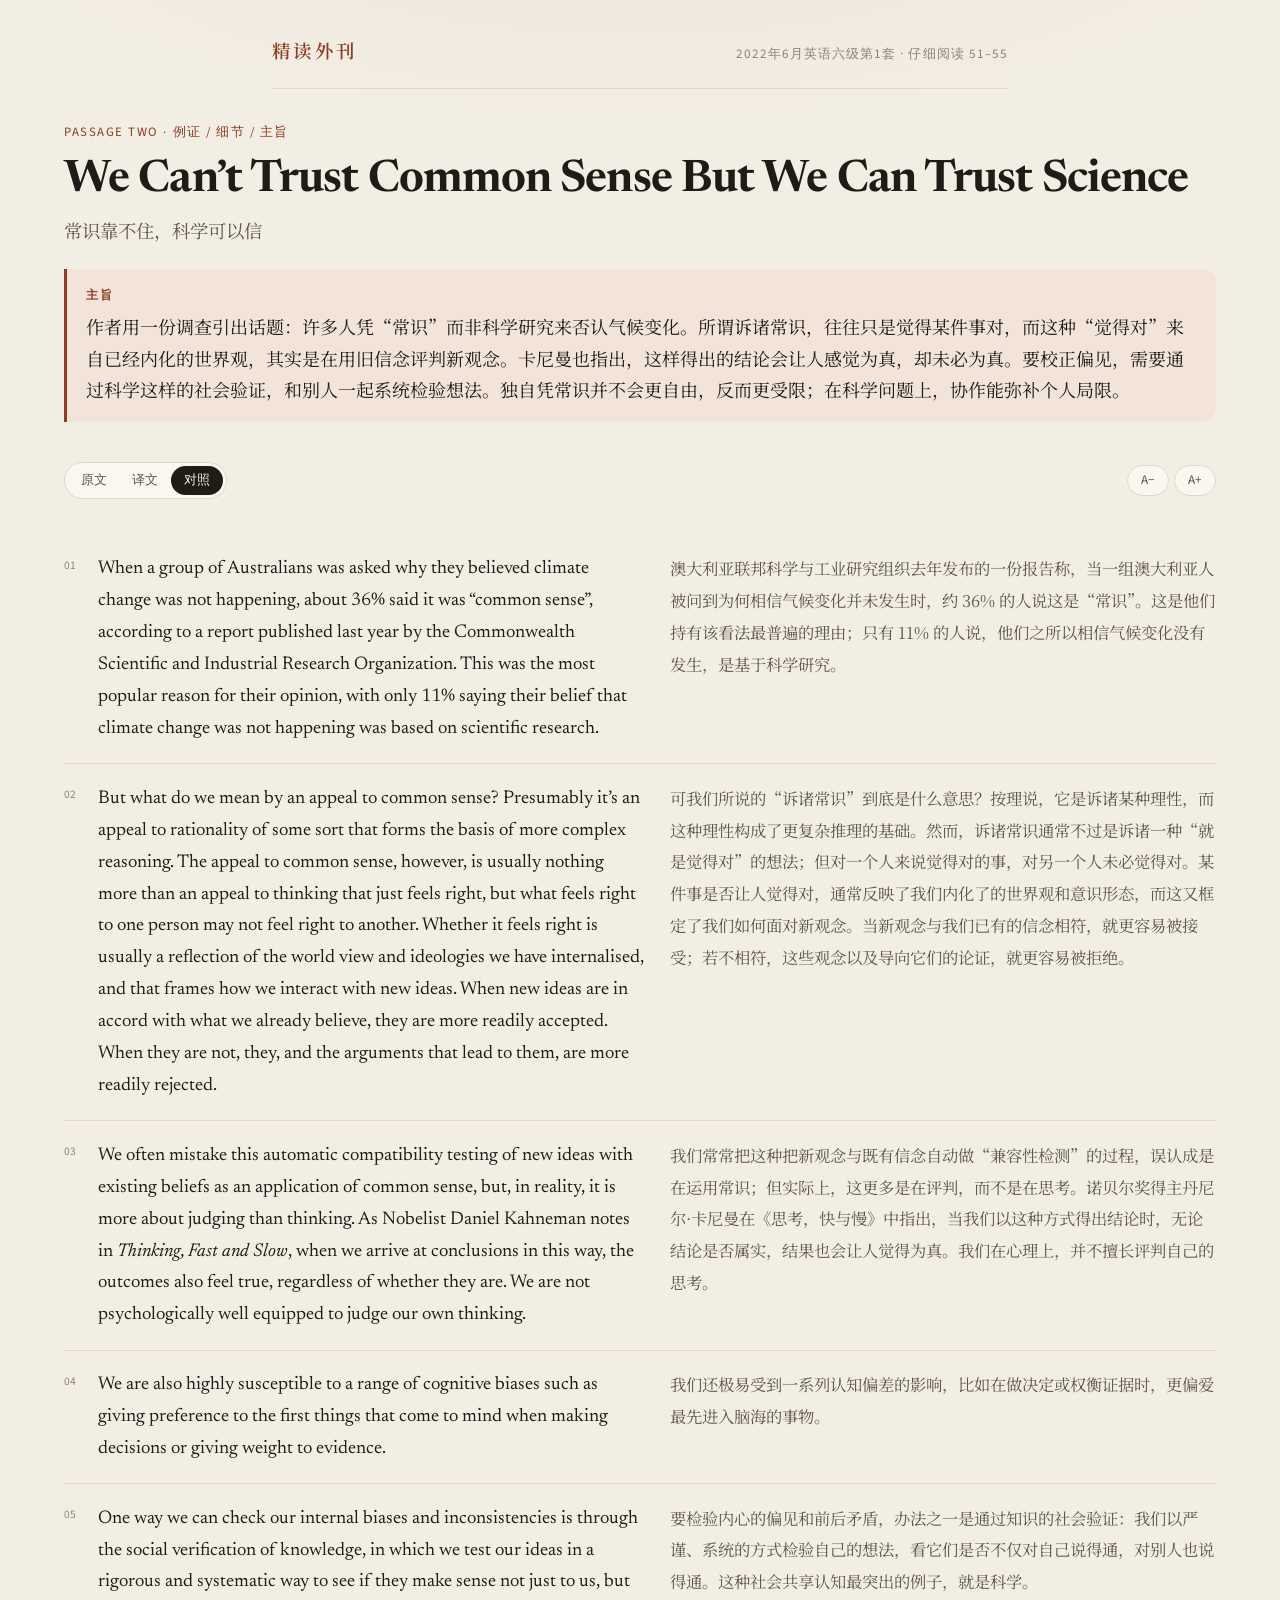
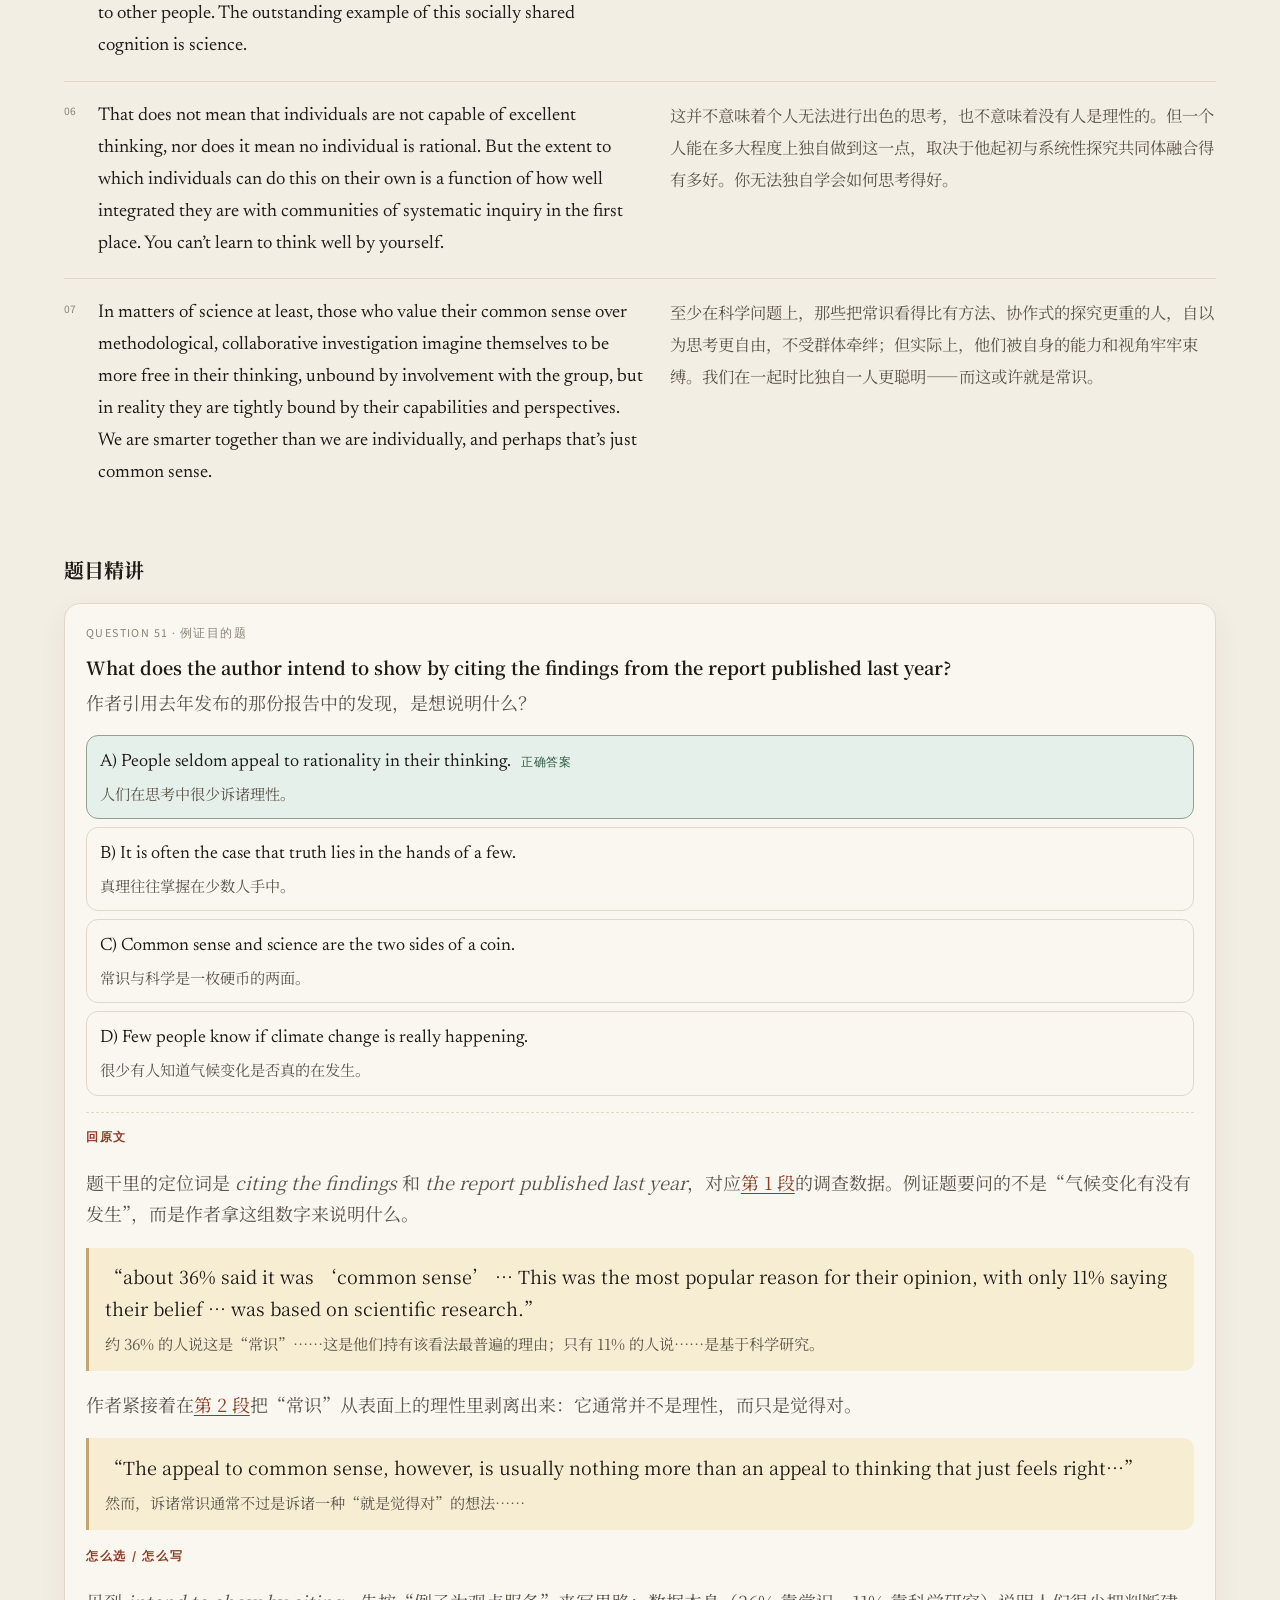
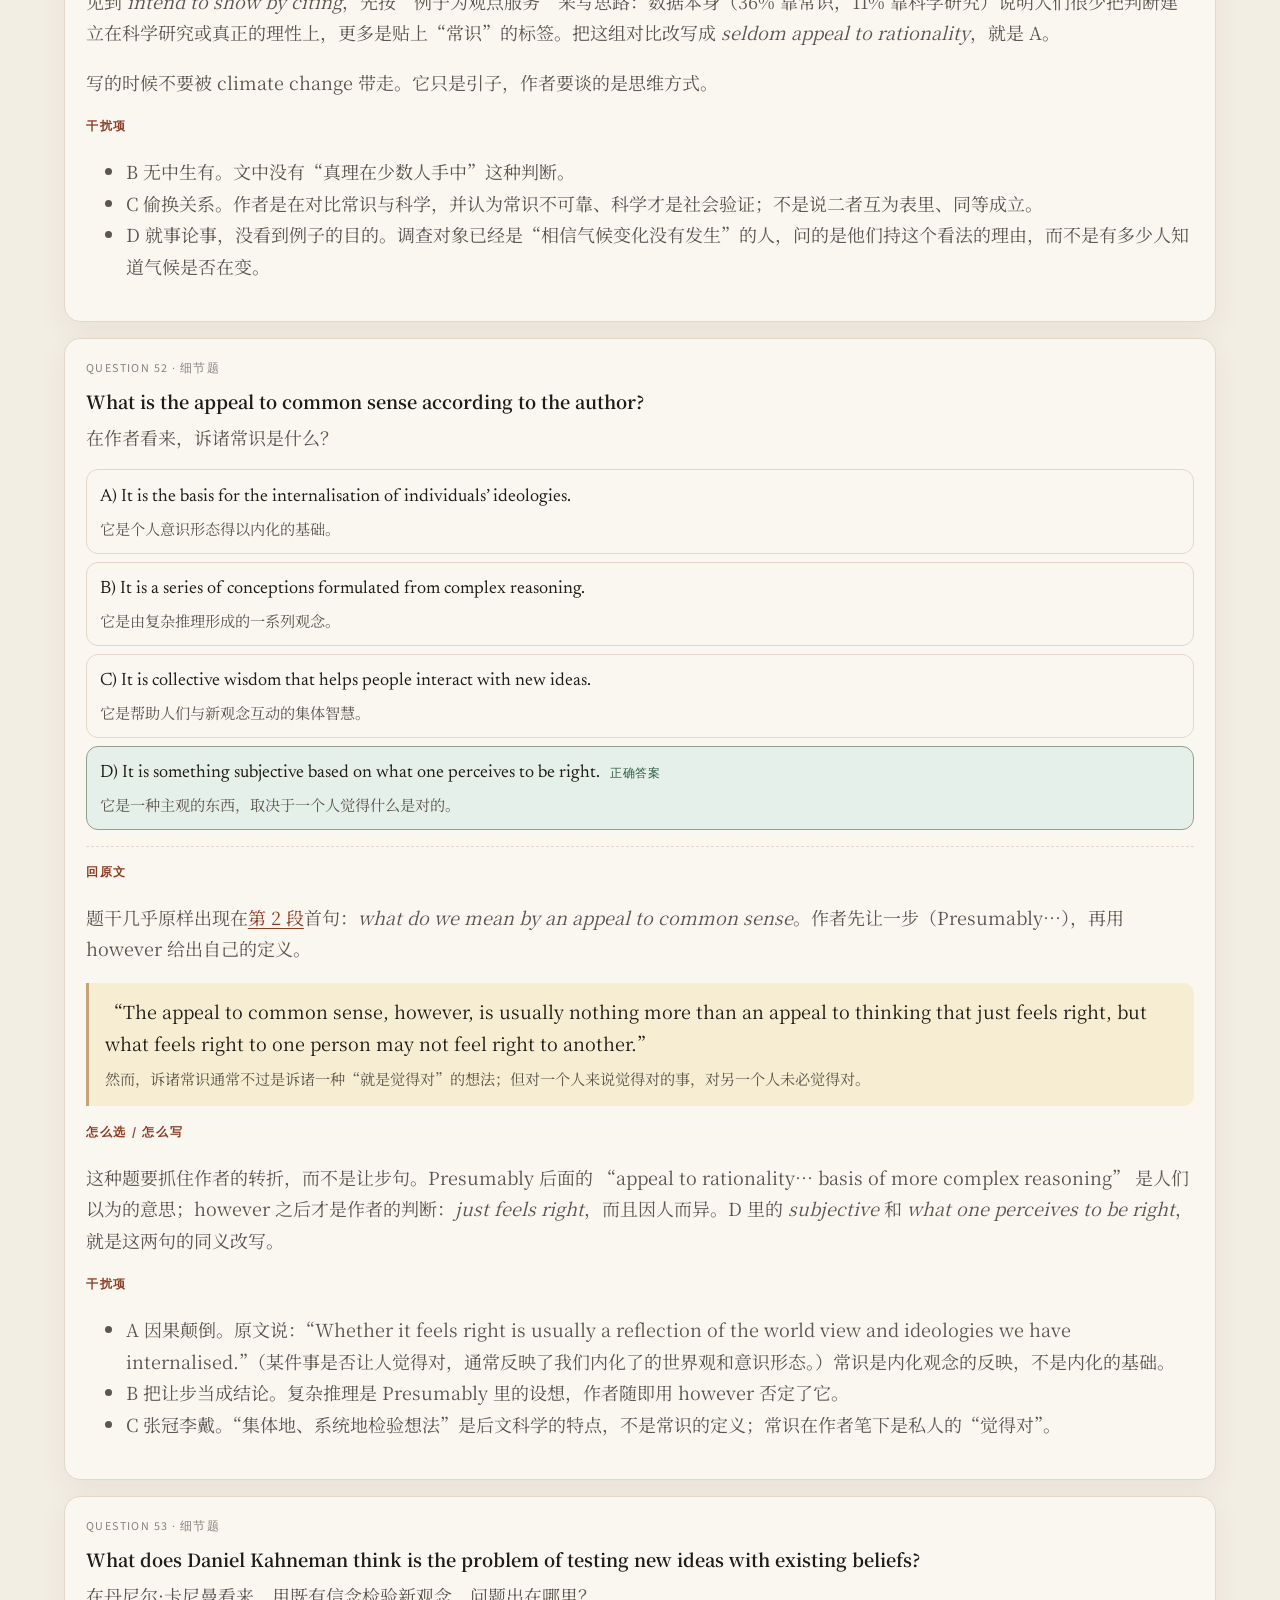
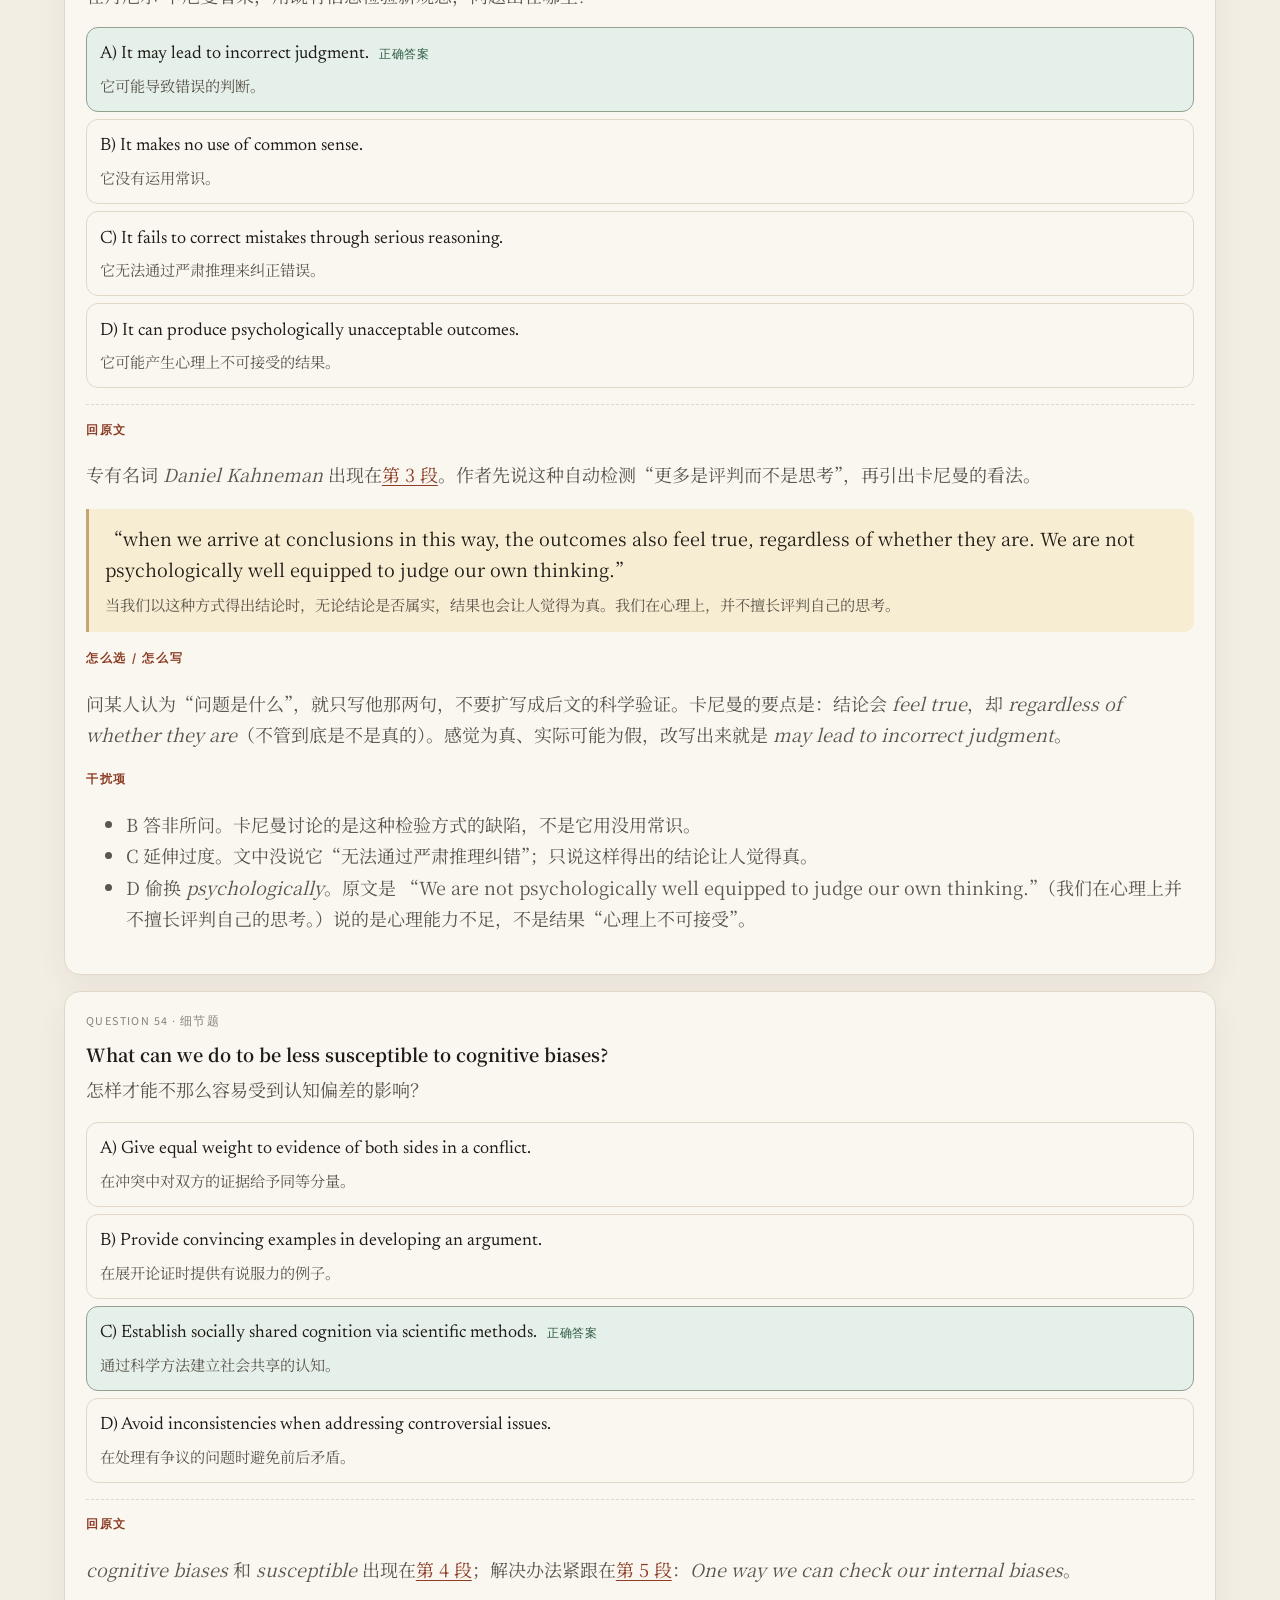
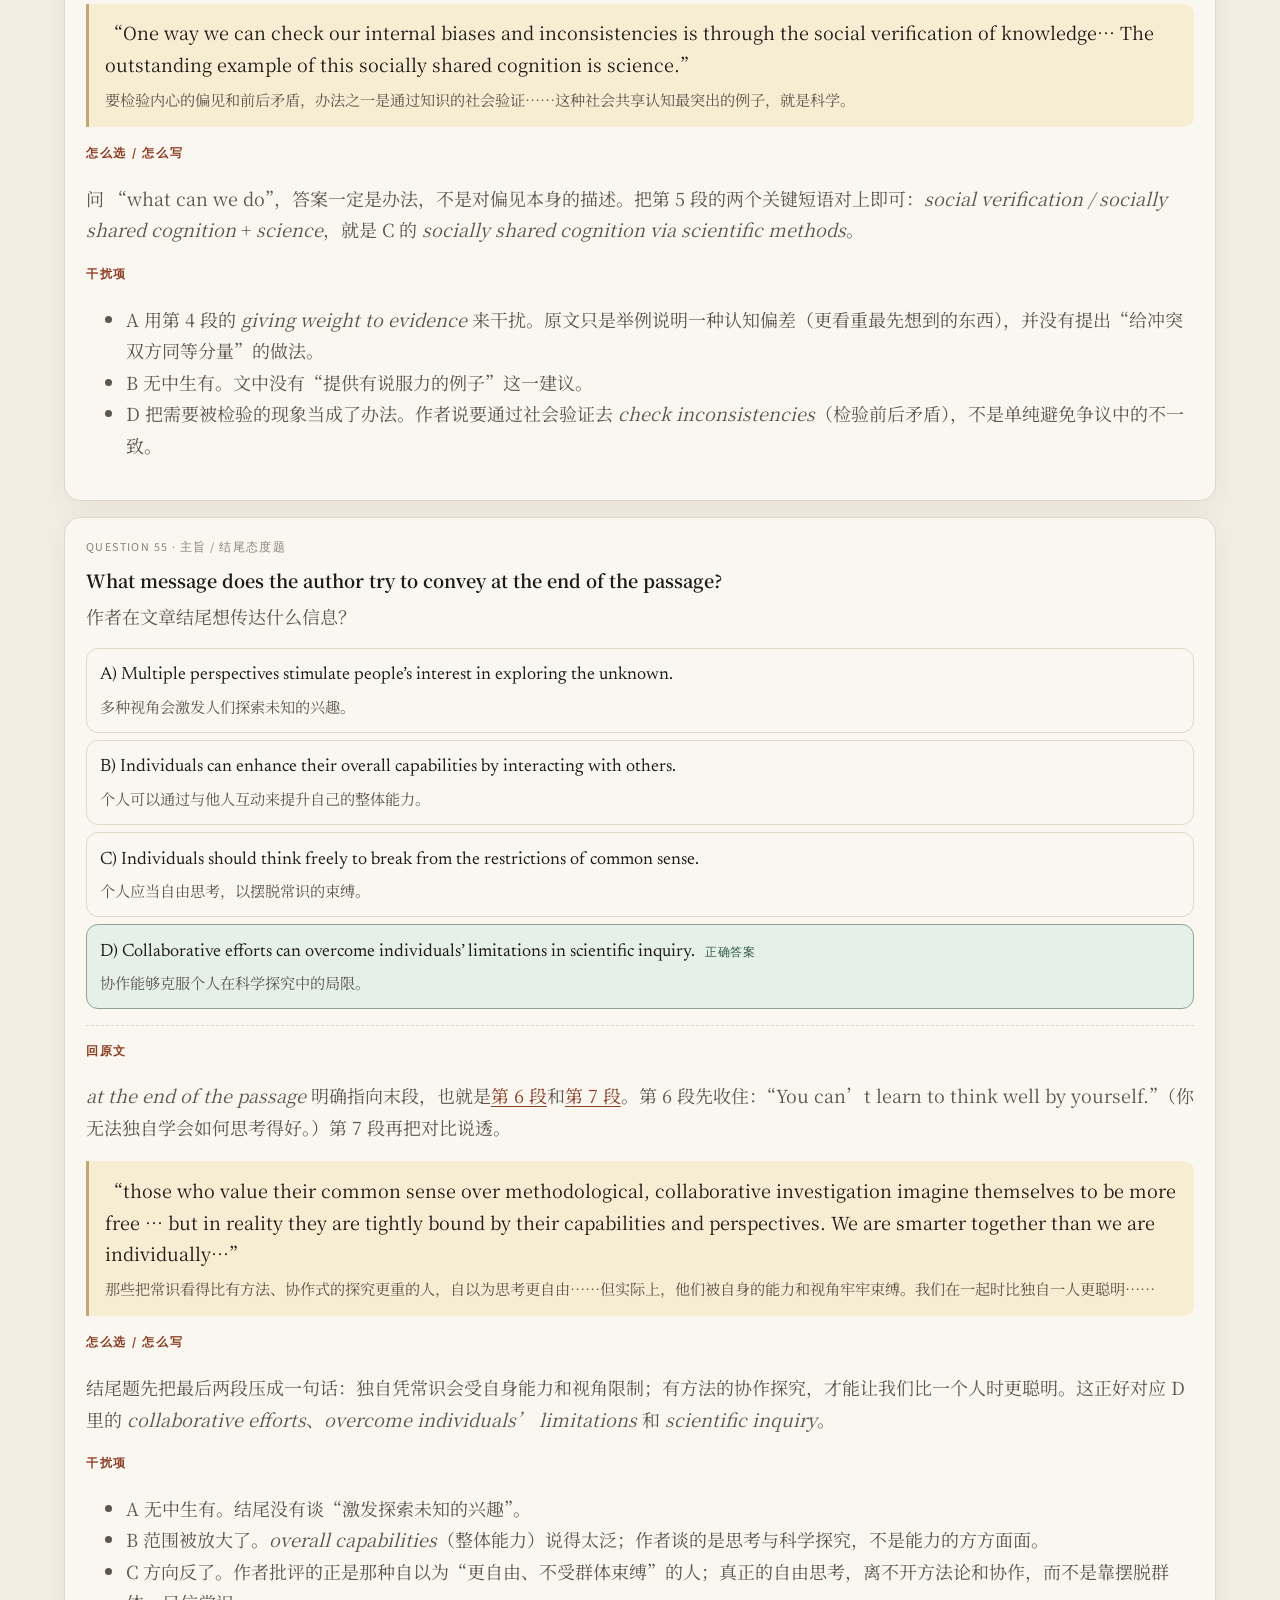
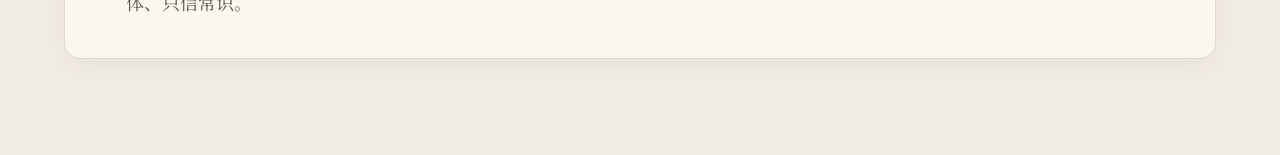
==== articles/cet6-2022-06-1-common-sense.html @ e443b9b5 "Add the static reading site for GitHub Pages. Place the catalog, article pages, assets, and .nojekyl" ====
<!DOCTYPE html>
<html lang="zh-CN">
<head>
  <meta charset="UTF-8" />
  <meta name="viewport" content="width=device-width, initial-scale=1" />
  <title>We Can’t Trust Common Sense But We Can Trust Science — 精读外刊</title>
  <link rel="preconnect" href="https://fonts.googleapis.com" />
  <link rel="preconnect" href="https://fonts.gstatic.com" crossorigin />
  <link href="https://fonts.googleapis.com/css2?family=Newsreader:ital,opsz,wght@0,8..60,400;0,8..60,650;1,8..60,400&family=Noto+Serif+SC:wght@400;600&family=Source+Sans+3:wght@400;600&display=swap" rel="stylesheet" />
  <link rel="stylesheet" href="../assets/style.css" />
</head>
<body>
  <header class="masthead">
    <p class="wordmark"><a href="../index.html">精读外刊</a></p>
    <p class="meta">2022年6月英语六级第1套 · 仔细阅读 51–55</p>
  </header>
  <article class="article-wrap">
    <p class="kicker">Passage Two · 例证 / 细节 / 主旨</p>
    <h1 class="article-title">We Can’t Trust Common Sense But We Can Trust Science</h1>
    <p class="article-title-zh">常识靠不住，科学可以信</p>

    <section class="gist">
      <h2>主旨</h2>
      <p>作者用一份调查引出话题：许多人凭“常识”而非科学研究来否认气候变化。所谓诉诸常识，往往只是觉得某件事对，而这种“觉得对”来自已经内化的世界观，其实是在用旧信念评判新观念。卡尼曼也指出，这样得出的结论会让人感觉为真，却未必为真。要校正偏见，需要通过科学这样的社会验证，和别人一起系统检验想法。独自凭常识并不会更自由，反而更受限；在科学问题上，协作能弥补个人局限。</p>
    </section>

    <div class="toolbar">
      <div class="seg" role="tablist" aria-label="阅读视图">
        <button type="button" data-view="en">原文</button>
        <button type="button" data-view="zh">译文</button>
        <button type="button" class="is-active" data-view="bilingual">对照</button>
      </div>
      <div class="type-controls" aria-label="字号">
        <button type="button" class="type-btn" data-type="-1" title="减小字号">A−</button>
        <button type="button" class="type-btn" data-type="1" title="增大字号">A+</button>
      </div>
    </div>

    <section class="passage" data-passage data-mode="bilingual">
      <div class="para" id="p1">
        <span class="num">01</span>
        <p class="en">When a group of Australians was asked why they believed climate change was not happening, about 36% said it was “common sense”, according to a report published last year by the Commonwealth Scientific and Industrial Research Organization. This was the most popular reason for their opinion, with only 11% saying their belief that climate change was not happening was based on scientific research.</p>
        <p class="zh">澳大利亚联邦科学与工业研究组织去年发布的一份报告称，当一组澳大利亚人被问到为何相信气候变化并未发生时，约 36% 的人说这是“常识”。这是他们持有该看法最普遍的理由；只有 11% 的人说，他们之所以相信气候变化没有发生，是基于科学研究。</p>
      </div>
      <div class="para" id="p2">
        <span class="num">02</span>
        <p class="en">But what do we mean by an appeal to common sense? Presumably it’s an appeal to rationality of some sort that forms the basis of more complex reasoning. The appeal to common sense, however, is usually nothing more than an appeal to thinking that just feels right, but what feels right to one person may not feel right to another. Whether it feels right is usually a reflection of the world view and ideologies we have internalised, and that frames how we interact with new ideas. When new ideas are in accord with what we already believe, they are more readily accepted. When they are not, they, and the arguments that lead to them, are more readily rejected.</p>
        <p class="zh">可我们所说的“诉诸常识”到底是什么意思？按理说，它是诉诸某种理性，而这种理性构成了更复杂推理的基础。然而，诉诸常识通常不过是诉诸一种“就是觉得对”的想法；但对一个人来说觉得对的事，对另一个人未必觉得对。某件事是否让人觉得对，通常反映了我们内化了的世界观和意识形态，而这又框定了我们如何面对新观念。当新观念与我们已有的信念相符，就更容易被接受；若不相符，这些观念以及导向它们的论证，就更容易被拒绝。</p>
      </div>
      <div class="para" id="p3">
        <span class="num">03</span>
        <p class="en">We often mistake this automatic compatibility testing of new ideas with existing beliefs as an application of common sense, but, in reality, it is more about judging than thinking. As Nobelist Daniel Kahneman notes in <em>Thinking, Fast and Slow</em>, when we arrive at conclusions in this way, the outcomes also feel true, regardless of whether they are. We are not psychologically well equipped to judge our own thinking.</p>
        <p class="zh">我们常常把这种把新观念与既有信念自动做“兼容性检测”的过程，误认成是在运用常识；但实际上，这更多是在评判，而不是在思考。诺贝尔奖得主丹尼尔·卡尼曼在《思考，快与慢》中指出，当我们以这种方式得出结论时，无论结论是否属实，结果也会让人觉得为真。我们在心理上，并不擅长评判自己的思考。</p>
      </div>
      <div class="para" id="p4">
        <span class="num">04</span>
        <p class="en">We are also highly susceptible to a range of cognitive biases such as giving preference to the first things that come to mind when making decisions or giving weight to evidence.</p>
        <p class="zh">我们还极易受到一系列认知偏差的影响，比如在做决定或权衡证据时，更偏爱最先进入脑海的事物。</p>
      </div>
      <div class="para" id="p5">
        <span class="num">05</span>
        <p class="en">One way we can check our internal biases and inconsistencies is through the social verification of knowledge, in which we test our ideas in a rigorous and systematic way to see if they make sense not just to us, but to other people. The outstanding example of this socially shared cognition is science.</p>
        <p class="zh">要检验内心的偏见和前后矛盾，办法之一是通过知识的社会验证：我们以严谨、系统的方式检验自己的想法，看它们是否不仅对自己说得通，对别人也说得通。这种社会共享认知最突出的例子，就是科学。</p>
      </div>
      <div class="para" id="p6">
        <span class="num">06</span>
        <p class="en">That does not mean that individuals are not capable of excellent thinking, nor does it mean no individual is rational. But the extent to which individuals can do this on their own is a function of how well integrated they are with communities of systematic inquiry in the first place. You can’t learn to think well by yourself.</p>
        <p class="zh">这并不意味着个人无法进行出色的思考，也不意味着没有人是理性的。但一个人能在多大程度上独自做到这一点，取决于他起初与系统性探究共同体融合得有多好。你无法独自学会如何思考得好。</p>
      </div>
      <div class="para" id="p7">
        <span class="num">07</span>
        <p class="en">In matters of science at least, those who value their common sense over methodological, collaborative investigation imagine themselves to be more free in their thinking, unbound by involvement with the group, but in reality they are tightly bound by their capabilities and perspectives. We are smarter together than we are individually, and perhaps that’s just common sense.</p>
        <p class="zh">至少在科学问题上，那些把常识看得比有方法、协作式的探究更重的人，自以为思考更自由，不受群体牵绊；但实际上，他们被自身的能力和视角牢牢束缚。我们在一起时比独自一人更聪明——而这或许就是常识。</p>
      </div>
    </section>

    <section class="questions">
      <h2>题目精讲</h2>

      <div class="q">
        <p class="q-label">Question 51 · 例证目的题</p>
        <p class="stem">What does the author intend to show by citing the findings from the report published last year?</p>
        <p class="stem-zh">作者引用去年发布的那份报告中的发现，是想说明什么？</p>
        <ul class="options">
          <li class="is-key">
            <p class="opt-en">A) People seldom appeal to rationality in their thinking. <span class="key-flag">正确答案</span></p>
            <p class="opt-zh">人们在思考中很少诉诸理性。</p>
          </li>
          <li>
            <p class="opt-en">B) It is often the case that truth lies in the hands of a few.</p>
            <p class="opt-zh">真理往往掌握在少数人手中。</p>
          </li>
          <li>
            <p class="opt-en">C) Common sense and science are the two sides of a coin.</p>
            <p class="opt-zh">常识与科学是一枚硬币的两面。</p>
          </li>
          <li>
            <p class="opt-en">D) Few people know if climate change is really happening.</p>
            <p class="opt-zh">很少有人知道气候变化是否真的在发生。</p>
          </li>
        </ul>
        <div class="teach">
          <h3>回原文</h3>
          <p>题干里的定位词是 <em>citing the findings</em> 和 <em>the report published last year</em>，对应<button class="jump" type="button" data-jump="p1">第 1 段</button>的调查数据。例证题要问的不是“气候变化有没有发生”，而是作者拿这组数字来说明什么。</p>
          <blockquote class="evidence">
            <p>“about 36% said it was ‘common sense’ … This was the most popular reason for their opinion, with only 11% saying their belief … was based on scientific research.”</p>
            <span class="tr">约 36% 的人说这是“常识”……这是他们持有该看法最普遍的理由；只有 11% 的人说……是基于科学研究。</span>
          </blockquote>
          <p>作者紧接着在<button class="jump" type="button" data-jump="p2">第 2 段</button>把“常识”从表面上的理性里剥离出来：它通常并不是理性，而只是觉得对。</p>
          <blockquote class="evidence">
            <p>“The appeal to common sense, however, is usually nothing more than an appeal to thinking that just feels right…”</p>
            <span class="tr">然而，诉诸常识通常不过是诉诸一种“就是觉得对”的想法……</span>
          </blockquote>
          <h3>怎么选 / 怎么写</h3>
          <p>见到 <em>intend to show by citing</em>，先按“例子为观点服务”来写思路：数据本身（36% 靠常识，11% 靠科学研究）说明人们很少把判断建立在科学研究或真正的理性上，更多是贴上“常识”的标签。把这组对比改写成 <em>seldom appeal to rationality</em>，就是 A。</p>
          <p>写的时候不要被 climate change 带走。它只是引子，作者要谈的是思维方式。</p>
          <h3>干扰项</h3>
          <ul>
            <li>B 无中生有。文中没有“真理在少数人手中”这种判断。</li>
            <li>C 偷换关系。作者是在对比常识与科学，并认为常识不可靠、科学才是社会验证；不是说二者互为表里、同等成立。</li>
            <li>D 就事论事，没看到例子的目的。调查对象已经是“相信气候变化没有发生”的人，问的是他们持这个看法的理由，而不是有多少人知道气候是否在变。</li>
          </ul>
        </div>
      </div>

      <div class="q">
        <p class="q-label">Question 52 · 细节题</p>
        <p class="stem">What is the appeal to common sense according to the author?</p>
        <p class="stem-zh">在作者看来，诉诸常识是什么？</p>
        <ul class="options">
          <li>
            <p class="opt-en">A) It is the basis for the internalisation of individuals’ ideologies.</p>
            <p class="opt-zh">它是个人意识形态得以内化的基础。</p>
          </li>
          <li>
            <p class="opt-en">B) It is a series of conceptions formulated from complex reasoning.</p>
            <p class="opt-zh">它是由复杂推理形成的一系列观念。</p>
          </li>
          <li>
            <p class="opt-en">C) It is collective wisdom that helps people interact with new ideas.</p>
            <p class="opt-zh">它是帮助人们与新观念互动的集体智慧。</p>
          </li>
          <li class="is-key">
            <p class="opt-en">D) It is something subjective based on what one perceives to be right. <span class="key-flag">正确答案</span></p>
            <p class="opt-zh">它是一种主观的东西，取决于一个人觉得什么是对的。</p>
          </li>
        </ul>
        <div class="teach">
          <h3>回原文</h3>
          <p>题干几乎原样出现在<button class="jump" type="button" data-jump="p2">第 2 段</button>首句：<em>what do we mean by an appeal to common sense</em>。作者先让一步（Presumably…），再用 however 给出自己的定义。</p>
          <blockquote class="evidence">
            <p>“The appeal to common sense, however, is usually nothing more than an appeal to thinking that just feels right, but what feels right to one person may not feel right to another.”</p>
            <span class="tr">然而，诉诸常识通常不过是诉诸一种“就是觉得对”的想法；但对一个人来说觉得对的事，对另一个人未必觉得对。</span>
          </blockquote>
          <h3>怎么选 / 怎么写</h3>
          <p>这种题要抓住作者的转折，而不是让步句。Presumably 后面的 “appeal to rationality… basis of more complex reasoning” 是人们以为的意思；however 之后才是作者的判断：<em>just feels right</em>，而且因人而异。D 里的 <em>subjective</em> 和 <em>what one perceives to be right</em>，就是这两句的同义改写。</p>
          <h3>干扰项</h3>
          <ul>
            <li>A 因果颠倒。原文说：“Whether it feels right is usually a reflection of the world view and ideologies we have internalised.”（某件事是否让人觉得对，通常反映了我们内化了的世界观和意识形态。）常识是内化观念的反映，不是内化的基础。</li>
            <li>B 把让步当成结论。复杂推理是 Presumably 里的设想，作者随即用 however 否定了它。</li>
            <li>C 张冠李戴。“集体地、系统地检验想法”是后文科学的特点，不是常识的定义；常识在作者笔下是私人的“觉得对”。</li>
          </ul>
        </div>
      </div>

      <div class="q">
        <p class="q-label">Question 53 · 细节题</p>
        <p class="stem">What does Daniel Kahneman think is the problem of testing new ideas with existing beliefs?</p>
        <p class="stem-zh">在丹尼尔·卡尼曼看来，用既有信念检验新观念，问题出在哪里？</p>
        <ul class="options">
          <li class="is-key">
            <p class="opt-en">A) It may lead to incorrect judgment. <span class="key-flag">正确答案</span></p>
            <p class="opt-zh">它可能导致错误的判断。</p>
          </li>
          <li>
            <p class="opt-en">B) It makes no use of common sense.</p>
            <p class="opt-zh">它没有运用常识。</p>
          </li>
          <li>
            <p class="opt-en">C) It fails to correct mistakes through serious reasoning.</p>
            <p class="opt-zh">它无法通过严肃推理来纠正错误。</p>
          </li>
          <li>
            <p class="opt-en">D) It can produce psychologically unacceptable outcomes.</p>
            <p class="opt-zh">它可能产生心理上不可接受的结果。</p>
          </li>
        </ul>
        <div class="teach">
          <h3>回原文</h3>
          <p>专有名词 <em>Daniel Kahneman</em> 出现在<button class="jump" type="button" data-jump="p3">第 3 段</button>。作者先说这种自动检测“更多是评判而不是思考”，再引出卡尼曼的看法。</p>
          <blockquote class="evidence">
            <p>“when we arrive at conclusions in this way, the outcomes also feel true, regardless of whether they are. We are not psychologically well equipped to judge our own thinking.”</p>
            <span class="tr">当我们以这种方式得出结论时，无论结论是否属实，结果也会让人觉得为真。我们在心理上，并不擅长评判自己的思考。</span>
          </blockquote>
          <h3>怎么选 / 怎么写</h3>
          <p>问某人认为“问题是什么”，就只写他那两句，不要扩写成后文的科学验证。卡尼曼的要点是：结论会 <em>feel true</em>，却 <em>regardless of whether they are</em>（不管到底是不是真的）。感觉为真、实际可能为假，改写出来就是 <em>may lead to incorrect judgment</em>。</p>
          <h3>干扰项</h3>
          <ul>
            <li>B 答非所问。卡尼曼讨论的是这种检验方式的缺陷，不是它用没用常识。</li>
            <li>C 延伸过度。文中没说它“无法通过严肃推理纠错”；只说这样得出的结论让人觉得真。</li>
            <li>D 偷换 <em>psychologically</em>。原文是 “We are not psychologically well equipped to judge our own thinking.”（我们在心理上并不擅长评判自己的思考。）说的是心理能力不足，不是结果“心理上不可接受”。</li>
          </ul>
        </div>
      </div>

      <div class="q">
        <p class="q-label">Question 54 · 细节题</p>
        <p class="stem">What can we do to be less susceptible to cognitive biases?</p>
        <p class="stem-zh">怎样才能不那么容易受到认知偏差的影响？</p>
        <ul class="options">
          <li>
            <p class="opt-en">A) Give equal weight to evidence of both sides in a conflict.</p>
            <p class="opt-zh">在冲突中对双方的证据给予同等分量。</p>
          </li>
          <li>
            <p class="opt-en">B) Provide convincing examples in developing an argument.</p>
            <p class="opt-zh">在展开论证时提供有说服力的例子。</p>
          </li>
          <li class="is-key">
            <p class="opt-en">C) Establish socially shared cognition via scientific methods. <span class="key-flag">正确答案</span></p>
            <p class="opt-zh">通过科学方法建立社会共享的认知。</p>
          </li>
          <li>
            <p class="opt-en">D) Avoid inconsistencies when addressing controversial issues.</p>
            <p class="opt-zh">在处理有争议的问题时避免前后矛盾。</p>
          </li>
        </ul>
        <div class="teach">
          <h3>回原文</h3>
          <p><em>cognitive biases</em> 和 <em>susceptible</em> 出现在<button class="jump" type="button" data-jump="p4">第 4 段</button>；解决办法紧跟在<button class="jump" type="button" data-jump="p5">第 5 段</button>：<em>One way we can check our internal biases</em>。</p>
          <blockquote class="evidence">
            <p>“One way we can check our internal biases and inconsistencies is through the social verification of knowledge… The outstanding example of this socially shared cognition is science.”</p>
            <span class="tr">要检验内心的偏见和前后矛盾，办法之一是通过知识的社会验证……这种社会共享认知最突出的例子，就是科学。</span>
          </blockquote>
          <h3>怎么选 / 怎么写</h3>
          <p>问 “what can we do”，答案一定是办法，不是对偏见本身的描述。把第 5 段的两个关键短语对上即可：<em>social verification / socially shared cognition</em> + <em>science</em>，就是 C 的 <em>socially shared cognition via scientific methods</em>。</p>
          <h3>干扰项</h3>
          <ul>
            <li>A 用第 4 段的 <em>giving weight to evidence</em> 来干扰。原文只是举例说明一种认知偏差（更看重最先想到的东西），并没有提出“给冲突双方同等分量”的做法。</li>
            <li>B 无中生有。文中没有“提供有说服力的例子”这一建议。</li>
            <li>D 把需要被检验的现象当成了办法。作者说要通过社会验证去 <em>check inconsistencies</em>（检验前后矛盾），不是单纯避免争议中的不一致。</li>
          </ul>
        </div>
      </div>

      <div class="q">
        <p class="q-label">Question 55 · 主旨 / 结尾态度题</p>
        <p class="stem">What message does the author try to convey at the end of the passage?</p>
        <p class="stem-zh">作者在文章结尾想传达什么信息？</p>
        <ul class="options">
          <li>
            <p class="opt-en">A) Multiple perspectives stimulate people’s interest in exploring the unknown.</p>
            <p class="opt-zh">多种视角会激发人们探索未知的兴趣。</p>
          </li>
          <li>
            <p class="opt-en">B) Individuals can enhance their overall capabilities by interacting with others.</p>
            <p class="opt-zh">个人可以通过与他人互动来提升自己的整体能力。</p>
          </li>
          <li>
            <p class="opt-en">C) Individuals should think freely to break from the restrictions of common sense.</p>
            <p class="opt-zh">个人应当自由思考，以摆脱常识的束缚。</p>
          </li>
          <li class="is-key">
            <p class="opt-en">D) Collaborative efforts can overcome individuals’ limitations in scientific inquiry. <span class="key-flag">正确答案</span></p>
            <p class="opt-zh">协作能够克服个人在科学探究中的局限。</p>
          </li>
        </ul>
        <div class="teach">
          <h3>回原文</h3>
          <p><em>at the end of the passage</em> 明确指向末段，也就是<button class="jump" type="button" data-jump="p6">第 6 段</button>和<button class="jump" type="button" data-jump="p7">第 7 段</button>。第 6 段先收住：“You can’t learn to think well by yourself.”（你无法独自学会如何思考得好。）第 7 段再把对比说透。</p>
          <blockquote class="evidence">
            <p>“those who value their common sense over methodological, collaborative investigation imagine themselves to be more free … but in reality they are tightly bound by their capabilities and perspectives. We are smarter together than we are individually…”</p>
            <span class="tr">那些把常识看得比有方法、协作式的探究更重的人，自以为思考更自由……但实际上，他们被自身的能力和视角牢牢束缚。我们在一起时比独自一人更聪明……</span>
          </blockquote>
          <h3>怎么选 / 怎么写</h3>
          <p>结尾题先把最后两段压成一句话：独自凭常识会受自身能力和视角限制；有方法的协作探究，才能让我们比一个人时更聪明。这正好对应 D 里的 <em>collaborative efforts</em>、<em>overcome individuals’ limitations</em> 和 <em>scientific inquiry</em>。</p>
          <h3>干扰项</h3>
          <ul>
            <li>A 无中生有。结尾没有谈“激发探索未知的兴趣”。</li>
            <li>B 范围被放大了。<em>overall capabilities</em>（整体能力）说得太泛；作者谈的是思考与科学探究，不是能力的方方面面。</li>
            <li>C 方向反了。作者批评的正是那种自以为“更自由、不受群体束缚”的人；真正的自由思考，离不开方法论和协作，而不是靠摆脱群体、只信常识。</li>
          </ul>
        </div>
      </div>
    </section>
  </article>
  <script src="../assets/app.js"></script>
</body>
</html>
---- assets/style.css ----
/* 精读外刊 — readable editorial style */
:root {
  --paper: #f3eee4;
  --paper-raised: #faf7f1;
  --ink: #1f1b16;
  --ink-soft: #5c564c;
  --ink-faint: #8a8378;
  --rule: #e2d8c8;
  --rule-strong: #c9bba6;
  --accent: #8c3d24;
  --accent-soft: #f3e4da;
  --gold: #c4a574;
  --highlight: #f4e2b0;
  --correct: #2f5d43;
  --correct-bg: #e6f0ea;
  --shadow: 0 10px 30px rgba(50, 38, 22, 0.06);
  --serif-en: "Newsreader", Georgia, "Times New Roman", serif;
  --serif-zh: "Noto Serif SC", "Songti SC", "STSong", "SimSun", serif;
  --sans: "Source Sans 3", "Source Sans Pro", "PingFang SC", "Noto Sans SC", sans-serif;
  --measure: 46rem;
}

* { box-sizing: border-box; }
html { scroll-behavior: smooth; }
body {
  margin: 0;
  background:
    radial-gradient(1200px 420px at 50% -120px, rgba(140, 61, 36, 0.06), transparent 60%),
    var(--paper);
  color: var(--ink);
  font-family: var(--serif-zh);
  font-size: 18px;
  line-height: 1.75;
  -webkit-font-smoothing: antialiased;
  text-rendering: optimizeLegibility;
}

a { color: var(--accent); text-decoration-thickness: 1px; text-underline-offset: 0.18em; }
a:hover { color: #6b2c18; }
:focus-visible { outline: 2px solid var(--accent); outline-offset: 3px; }

.masthead, .article-wrap, .home-main, .site-footer {
  width: min(var(--measure), calc(100% - 2.5rem));
  margin-left: auto;
  margin-right: auto;
}
body.is-bilingual .article-wrap {
  width: min(72rem, calc(100% - 2.5rem));
}

.masthead {
  padding: 2.1rem 0 1.4rem;
  border-bottom: 1px solid var(--rule);
  display: flex;
  align-items: baseline;
  justify-content: space-between;
  gap: 1rem;
}
.wordmark {
  margin: 0;
  font-family: var(--serif-zh);
  font-size: 1.15rem;
  font-weight: 600;
  letter-spacing: 0.18em;
  color: var(--accent);
}
.wordmark a { color: inherit; text-decoration: none; }
.tagline, .meta {
  margin: 0;
  font-family: var(--sans);
  font-size: 0.82rem;
  letter-spacing: 0.08em;
  color: var(--ink-faint);
}

.home-main { padding: 2.4rem 0 4rem; }
.lede {
  max-width: 36rem;
  margin: 0 0 2.4rem;
  color: var(--ink-soft);
  font-size: 1.05rem;
}

.catalog { display: grid; gap: 1rem; }
.card {
  display: block;
  background: var(--paper-raised);
  border: 1px solid var(--rule);
  border-radius: 16px;
  padding: 1.25rem 1.35rem 1.2rem;
  text-decoration: none;
  color: inherit;
  box-shadow: var(--shadow);
  transition: transform 0.18s ease, border-color 0.18s ease;
}
.card:hover { transform: translateY(-2px); border-color: var(--rule-strong); }
.card-kicker {
  display: flex;
  gap: 0.7rem;
  align-items: center;
  font-family: var(--sans);
  font-size: 0.78rem;
  letter-spacing: 0.06em;
  color: var(--ink-faint);
  margin-bottom: 0.45rem;
}
.badge {
  display: inline-block;
  padding: 0.1rem 0.45rem;
  border: 1px solid var(--rule-strong);
  border-radius: 999px;
  color: var(--accent);
}
.card h2 {
  margin: 0 0 0.35rem;
  font-size: 1.35rem;
  line-height: 1.35;
  font-weight: 650;
}
.card h2 small {
  display: block;
  margin-top: 0.2rem;
  font-family: var(--serif-en);
  font-weight: 400;
  font-style: italic;
  font-size: 0.95rem;
  color: var(--ink-soft);
}
.card p { margin: 0; color: var(--ink-soft); font-size: 0.95rem; }

.empty {
  padding: 1.4rem 0 0.2rem;
  color: var(--ink-soft);
}

.article-wrap { padding: 2rem 0 5rem; }
.kicker {
  font-family: var(--sans);
  font-size: 0.8rem;
  letter-spacing: 0.12em;
  text-transform: uppercase;
  color: var(--accent);
  margin: 0 0 0.7rem;
}
.article-title {
  margin: 0 0 0.5rem;
  font-family: var(--serif-en);
  font-size: clamp(2rem, 4vw, 2.8rem);
  line-height: 1.15;
  font-weight: 650;
  letter-spacing: -0.02em;
}
.article-title-zh {
  margin: 0 0 1.4rem;
  font-size: 1.15rem;
  color: var(--ink-soft);
  font-weight: 400;
}

.toolbar {
  position: sticky;
  top: 0;
  z-index: 5;
  display: flex;
  flex-wrap: wrap;
  gap: 0.5rem;
  align-items: center;
  justify-content: space-between;
  padding: 0.7rem 0;
  background: color-mix(in srgb, var(--paper) 88%, transparent);
  backdrop-filter: blur(10px);
  border-bottom: 1px solid transparent;
}
.seg {
  display: inline-flex;
  background: var(--paper-raised);
  border: 1px solid var(--rule);
  border-radius: 999px;
  padding: 0.18rem;
}
.seg button, .type-btn {
  appearance: none;
  border: 0;
  background: transparent;
  color: var(--ink-soft);
  font-family: var(--sans);
  font-size: 0.82rem;
  padding: 0.35rem 0.8rem;
  border-radius: 999px;
  cursor: pointer;
}
.seg button.is-active {
  background: var(--ink);
  color: var(--paper);
}
.type-btn { border: 1px solid var(--rule); background: var(--paper-raised); }
.type-controls { display: flex; gap: 0.35rem; }

.gist {
  background: var(--accent-soft);
  border-left: 3px solid var(--accent);
  border-radius: 0 14px 14px 0;
  padding: 1rem 1.2rem;
  margin: 1.4rem 0 1.8rem;
}
.gist h2 {
  margin: 0 0 0.35rem;
  font-family: var(--sans);
  font-size: 0.75rem;
  letter-spacing: 0.16em;
  text-transform: uppercase;
  color: var(--accent);
  font-weight: 600;
}
.gist p { margin: 0; color: var(--ink); }

.passage { margin: 1.5rem 0 2.8rem; }
.para {
  position: relative;
  padding: 1.15rem 0 1.15rem 2.1rem;
  border-bottom: 1px solid var(--rule);
}
.para:last-child { border-bottom: 0; }
.para .num {
  position: absolute;
  left: 0;
  top: 1.3rem;
  font-family: var(--sans);
  font-size: 0.72rem;
  color: var(--ink-faint);
  letter-spacing: 0.04em;
}
.en {
  font-family: var(--serif-en);
  font-size: 1.16rem;
  line-height: 1.72;
  margin: 0;
}
.zh {
  font-family: var(--serif-zh);
  font-size: 1.02rem;
  line-height: 1.95;
  margin: 0;
  color: var(--ink-soft);
}
[data-mode="en"] .zh,
[data-mode="zh"] .en { display: none; }
[data-mode="zh"] .zh { color: var(--ink); }
[data-mode="bilingual"] .para {
  display: grid;
  grid-template-columns: 1fr 1fr;
  gap: 1.6rem;
  padding-left: 2.1rem;
}
[data-mode="bilingual"] .zh { margin: 0; }
.para.is-lit {
  background: color-mix(in srgb, var(--highlight) 55%, transparent);
  margin-left: -0.8rem;
  margin-right: -0.8rem;
  padding-left: calc(2.1rem + 0.8rem);
  padding-right: 0.8rem;
  border-radius: 10px;
}

.questions h2 {
  margin: 0 0 1rem;
  font-size: 1.25rem;
}
.q {
  background: var(--paper-raised);
  border: 1px solid var(--rule);
  border-radius: 16px;
  padding: 1.2rem 1.3rem 1.3rem;
  margin: 0 0 1rem;
  box-shadow: var(--shadow);
}
.q-label {
  font-family: var(--sans);
  font-size: 0.75rem;
  letter-spacing: 0.12em;
  text-transform: uppercase;
  color: var(--ink-faint);
  margin: 0 0 0.45rem;
}
.stem { margin: 0 0 0.25rem; font-weight: 650; }
.stem-zh { margin: 0 0 1rem; color: var(--ink-soft); }

.options { list-style: none; margin: 0; padding: 0; display: grid; gap: 0.45rem; }
.options li {
  border: 1px solid var(--rule);
  border-radius: 12px;
  padding: 0.7rem 0.85rem;
}
.options .opt-en { font-family: var(--serif-en); margin: 0; }
.options .opt-zh { margin: 0.15rem 0 0; color: var(--ink-soft); font-size: 0.95rem; }
.options li.is-key {
  border-color: color-mix(in srgb, var(--correct) 45%, var(--rule));
  background: var(--correct-bg);
}
.key-flag {
  display: inline-block;
  margin-left: 0.35rem;
  font-family: var(--sans);
  font-size: 0.72rem;
  letter-spacing: 0.06em;
  color: var(--correct);
}

.teach { margin-top: 1rem; padding-top: 0.9rem; border-top: 1px dashed var(--rule); }
.teach h3 {
  margin: 1rem 0 0.35rem;
  font-family: var(--sans);
  font-size: 0.78rem;
  letter-spacing: 0.14em;
  text-transform: uppercase;
  color: var(--accent);
}
.teach h3:first-child { margin-top: 0; }
.teach p, .teach li { color: var(--ink-soft); }
blockquote.evidence {
  margin: 0.4rem 0 0.8rem;
  padding: 0.85rem 1rem;
  background: color-mix(in srgb, var(--highlight) 48%, var(--paper-raised));
  border-left: 3px solid var(--gold);
  border-radius: 0 10px 10px 0;
}
blockquote.evidence p { margin: 0; color: var(--ink); }
blockquote.evidence .tr {
  display: block;
  margin-top: 0.4rem;
  color: var(--ink-soft);
  font-size: 0.95rem;
}
.jump {
  appearance: none;
  border: 0;
  background: none;
  color: var(--accent);
  font-family: inherit;
  font-size: inherit;
  cursor: pointer;
  padding: 0;
  text-decoration: underline;
  text-underline-offset: 0.16em;
}

.site-footer {
  padding: 0 0 2.8rem;
  color: var(--ink-faint);
  font-family: var(--sans);
  font-size: 0.82rem;
}

@media (max-width: 820px) {
  [data-mode="bilingual"] .para {
    grid-template-columns: 1fr;
    gap: 0.55rem;
  }
  body.is-bilingual .article-wrap {
    width: min(var(--measure), calc(100% - 2rem));
  }
}
@media print {
  .toolbar, .masthead { position: static; }
  .card, .q { box-shadow: none; }
  body { background: white; }
}
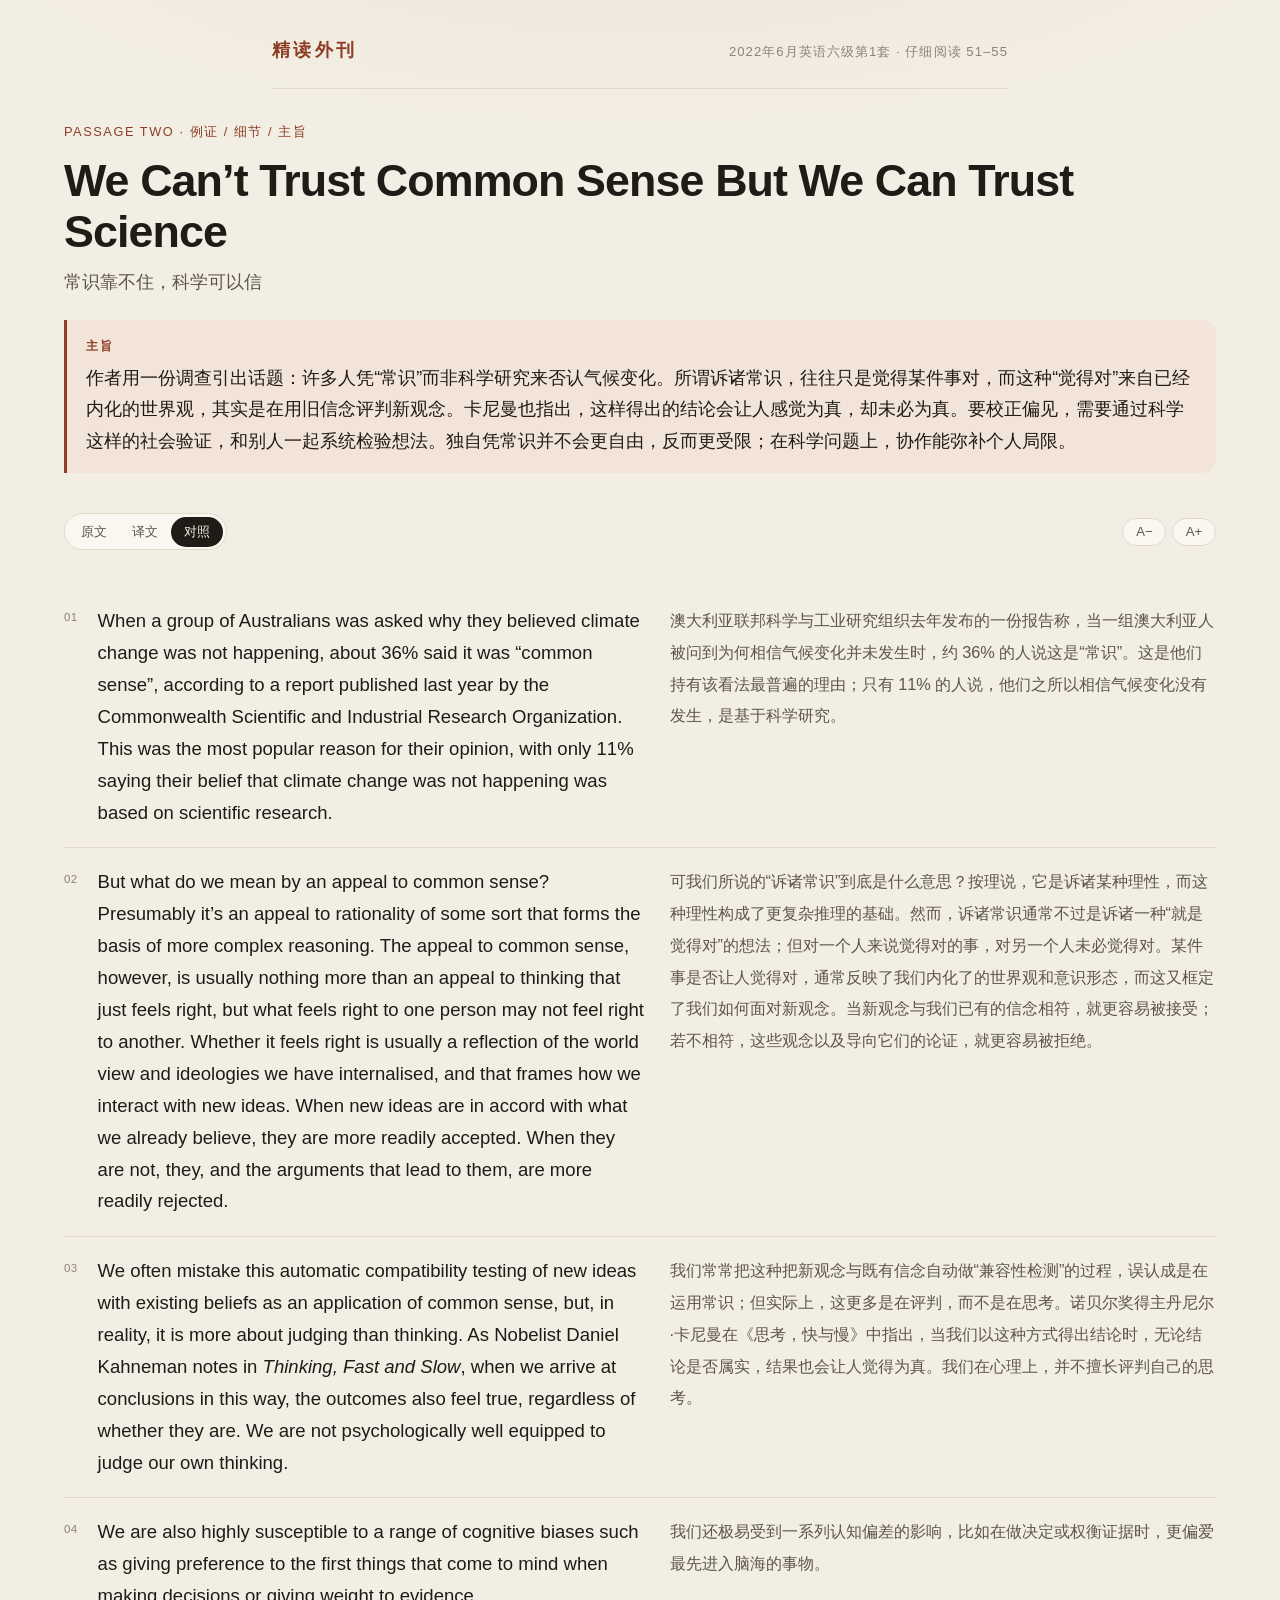
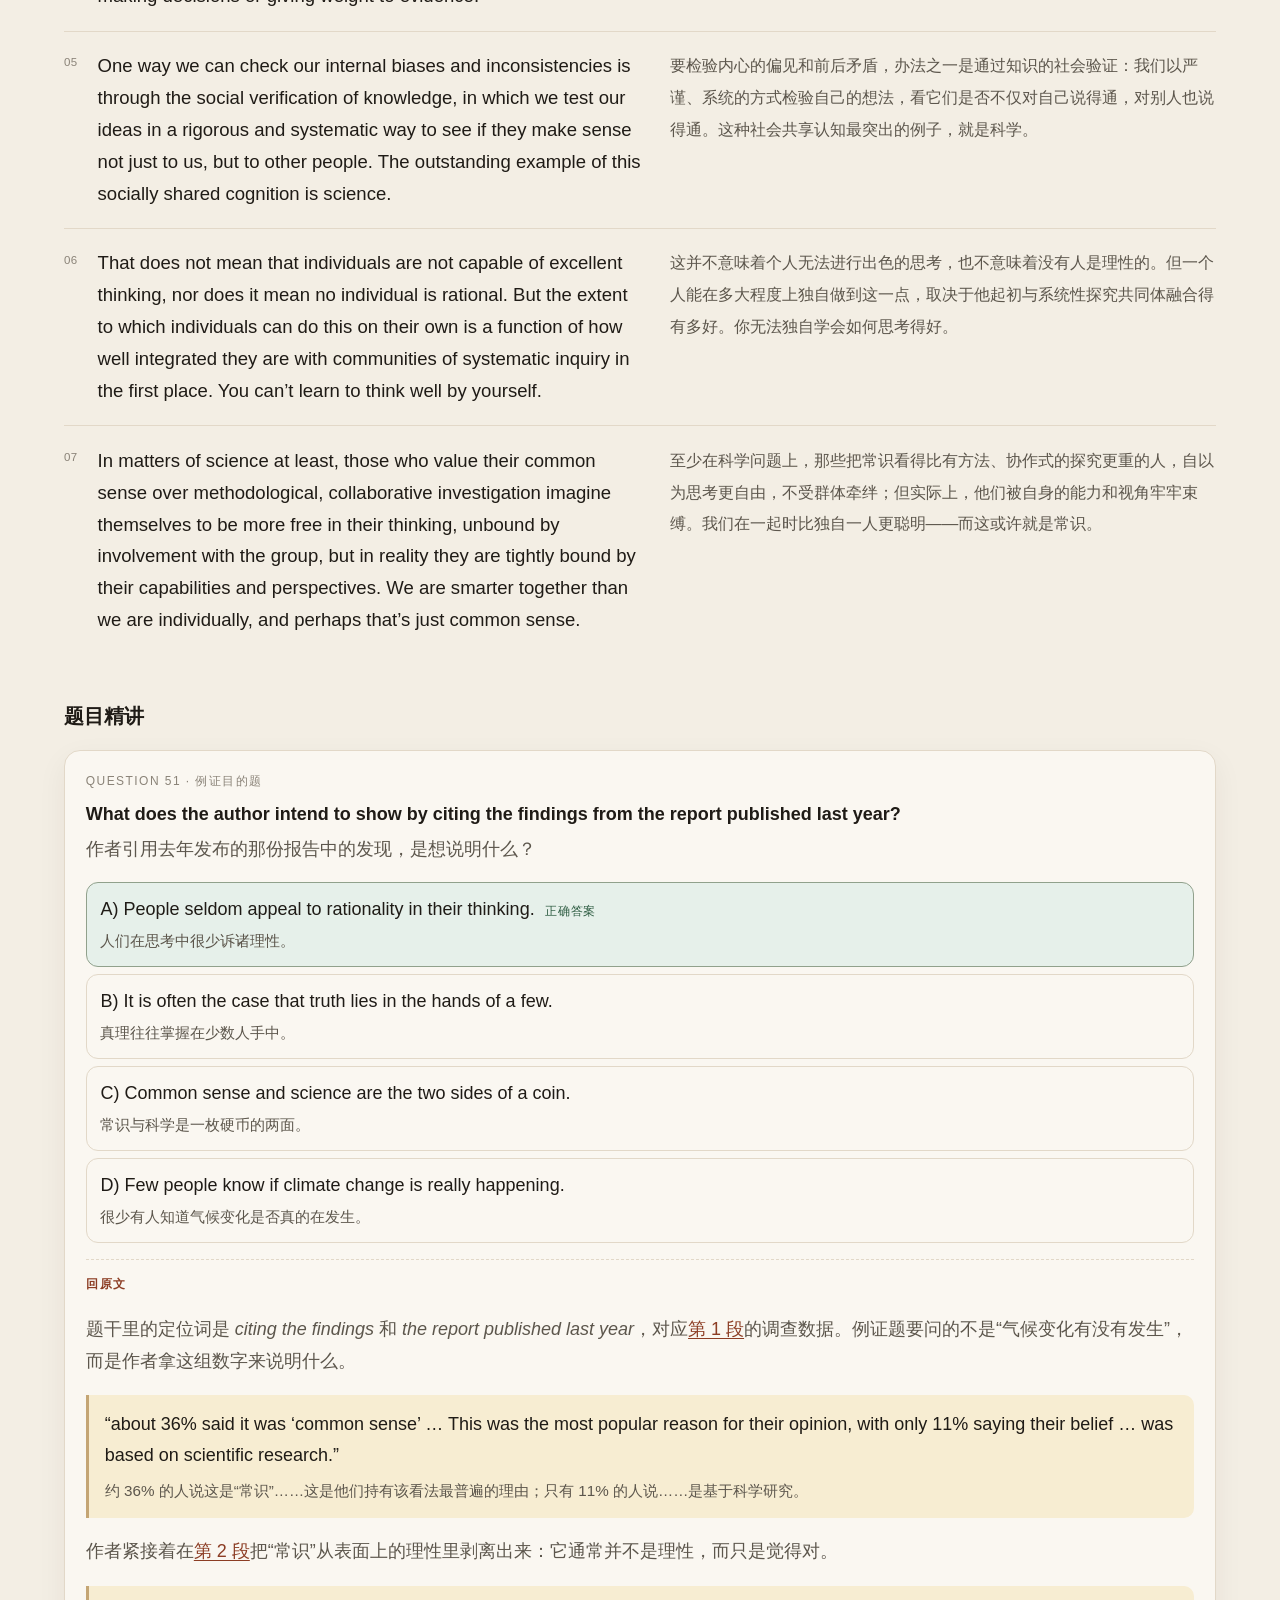
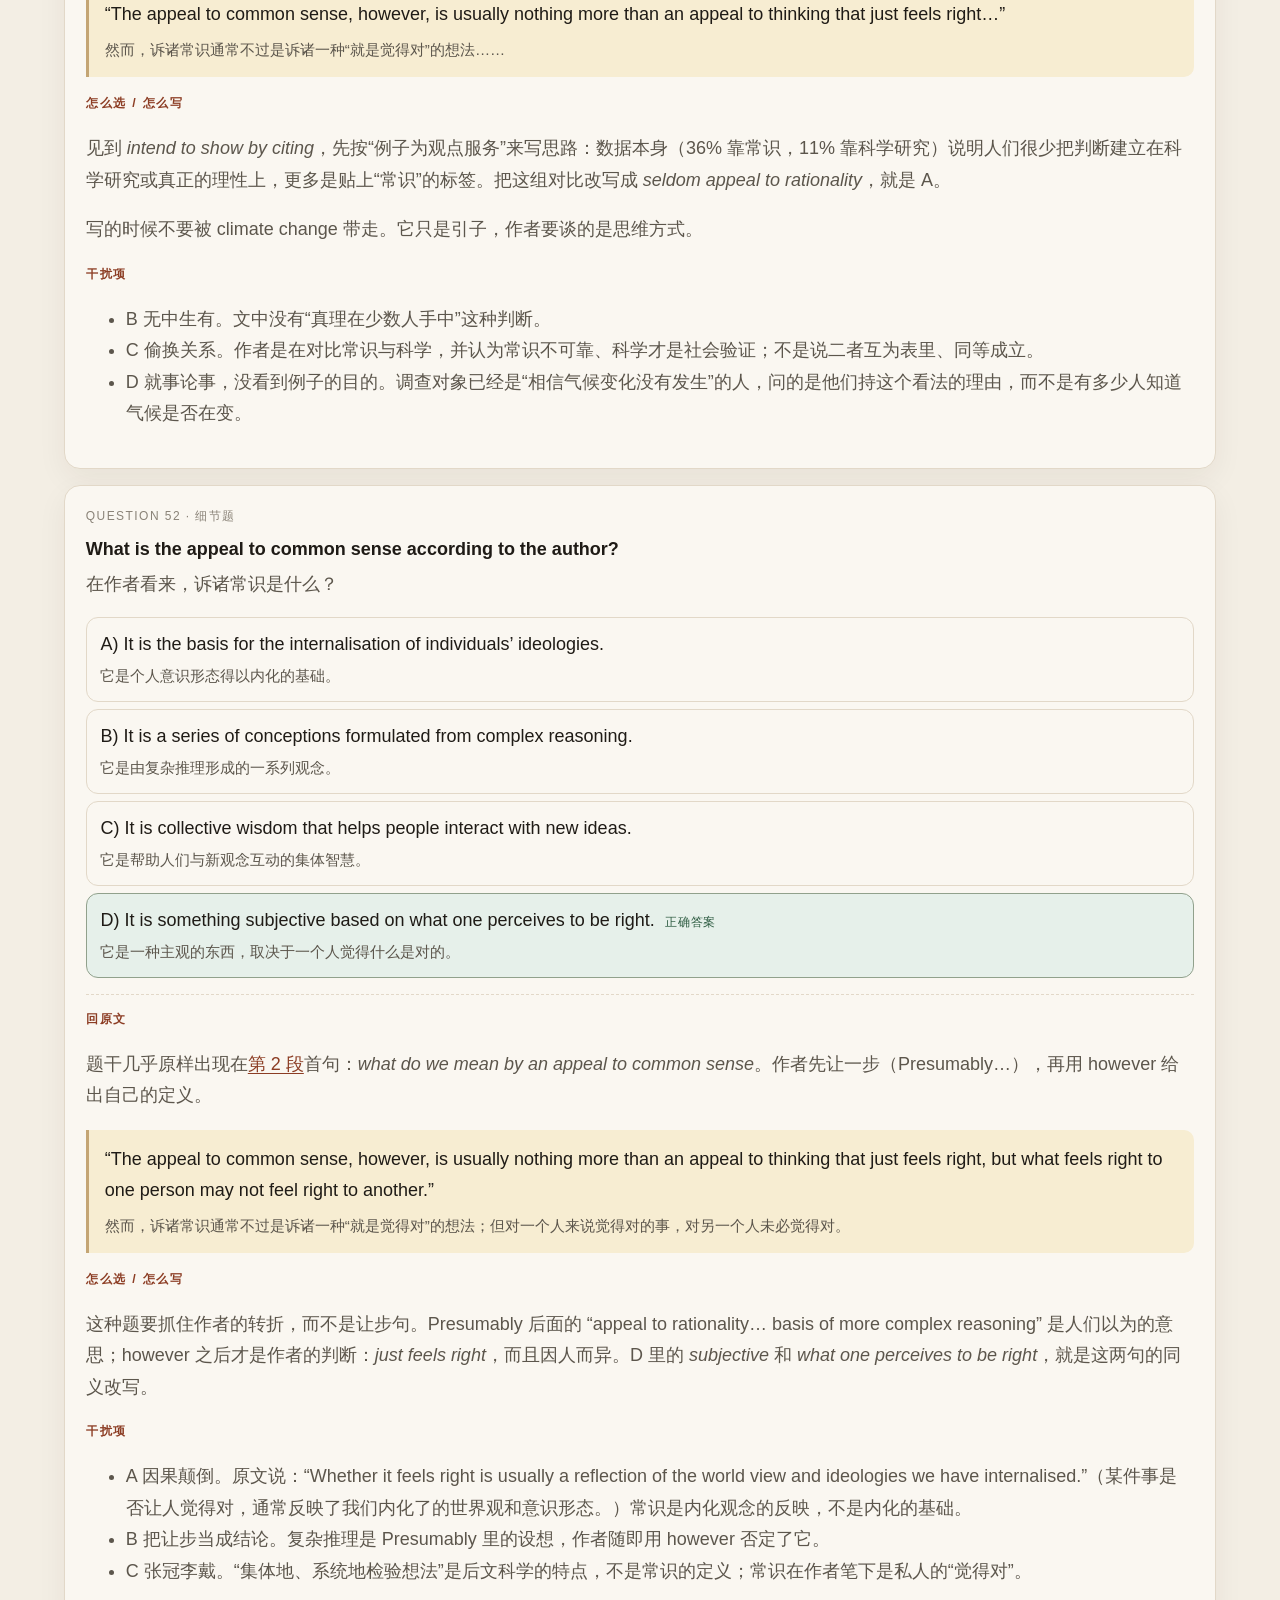
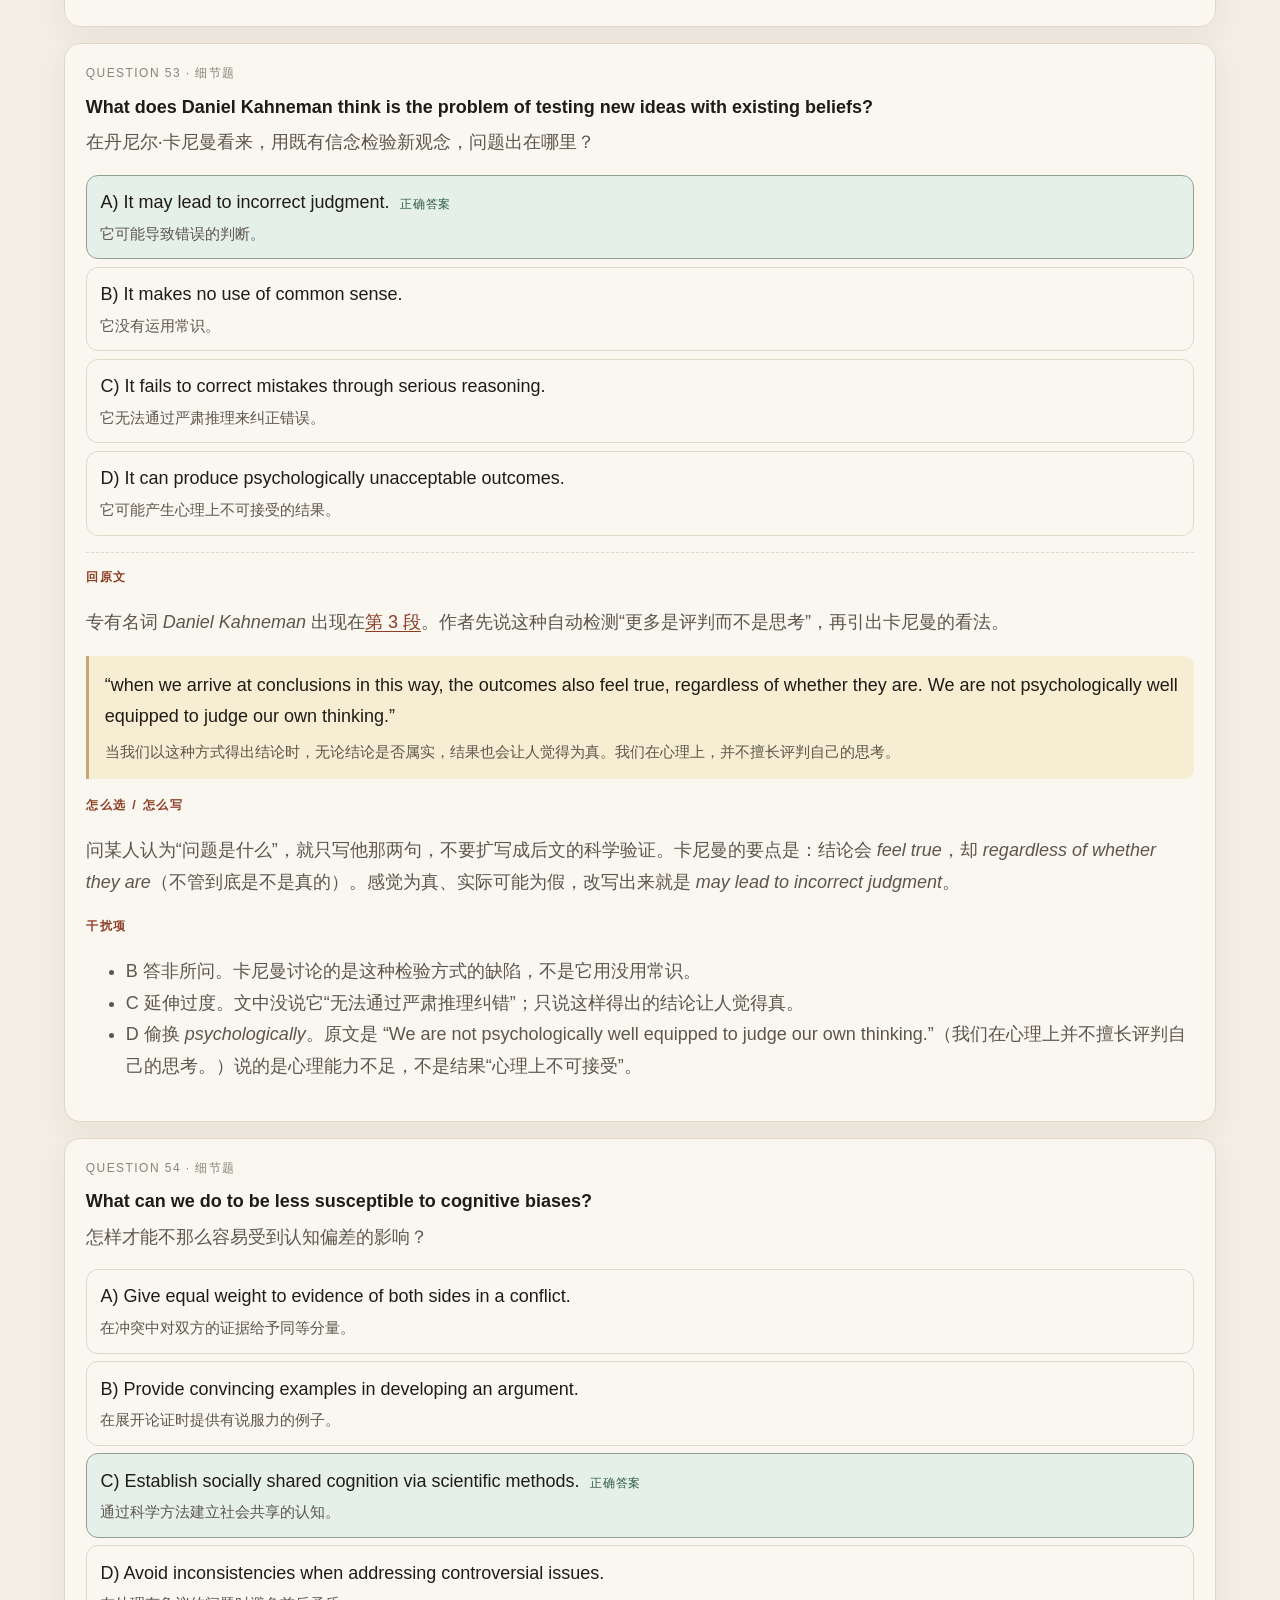
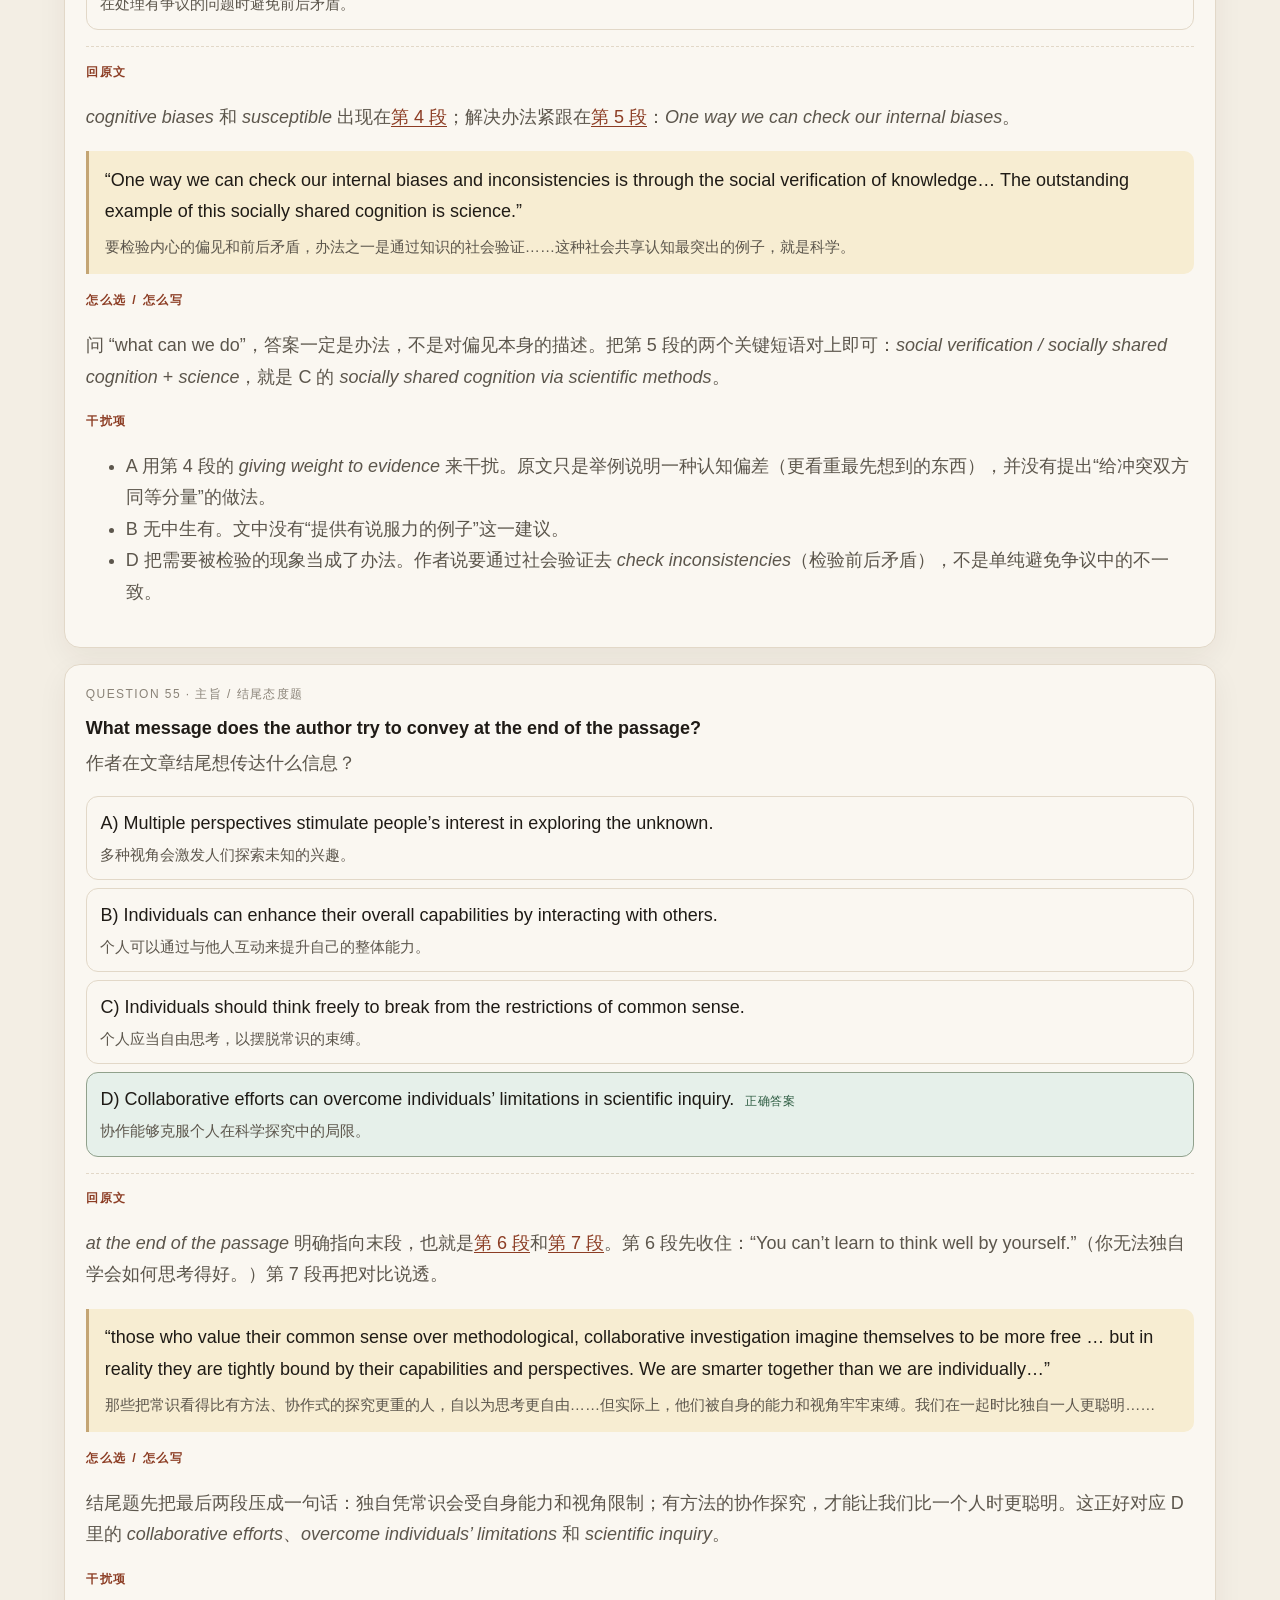
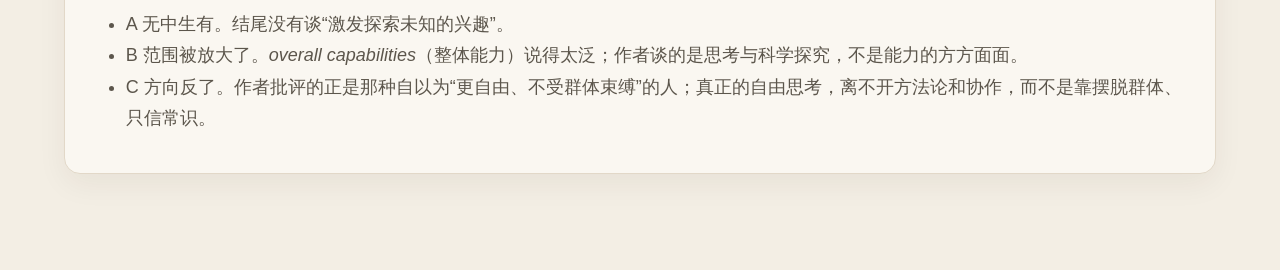
==== commit 77814f25: "Use Apple system fonts instead of decorative Google serifs. Drop Newsreader, Noto Serif SC, and Sour" ====
--- a/articles/cet6-2022-06-1-common-sense.html
+++ b/articles/cet6-2022-06-1-common-sense.html
@@ -4,9 +4,6 @@
   <meta charset="UTF-8" />
   <meta name="viewport" content="width=device-width, initial-scale=1" />
   <title>We Can’t Trust Common Sense But We Can Trust Science — 精读外刊</title>
-  <link rel="preconnect" href="https://fonts.googleapis.com" />
-  <link rel="preconnect" href="https://fonts.gstatic.com" crossorigin />
-  <link href="https://fonts.googleapis.com/css2?family=Newsreader:ital,opsz,wght@0,8..60,400;0,8..60,650;1,8..60,400&family=Noto+Serif+SC:wght@400;600&family=Source+Sans+3:wght@400;600&display=swap" rel="stylesheet" />
   <link rel="stylesheet" href="../assets/style.css" />
 </head>
 <body>
--- a/assets/style.css
+++ b/assets/style.css
@@ -14,9 +14,10 @@
   --correct: #2f5d43;
   --correct-bg: #e6f0ea;
   --shadow: 0 10px 30px rgba(50, 38, 22, 0.06);
-  --serif-en: "Newsreader", Georgia, "Times New Roman", serif;
-  --serif-zh: "Noto Serif SC", "Songti SC", "STSong", "SimSun", serif;
-  --sans: "Source Sans 3", "Source Sans Pro", "PingFang SC", "Noto Sans SC", sans-serif;
+  --apple: -apple-system, BlinkMacSystemFont, "SF Pro Text", "SF Pro Display", "Helvetica Neue", "PingFang SC", "Hiragino Sans GB", "Microsoft YaHei UI", "Microsoft YaHei", sans-serif;
+  --serif-en: var(--apple);
+  --serif-zh: var(--apple);
+  --sans: var(--apple);
   --measure: 46rem;
 }
 
@@ -28,7 +29,7 @@
     radial-gradient(1200px 420px at 50% -120px, rgba(140, 61, 36, 0.06), transparent 60%),
     var(--paper);
   color: var(--ink);
-  font-family: var(--serif-zh);
+  font-family: var(--apple);
   font-size: 18px;
   line-height: 1.75;
   -webkit-font-smoothing: antialiased;
@@ -115,7 +116,7 @@
   margin: 0 0 0.35rem;
   font-size: 1.35rem;
   line-height: 1.35;
-  font-weight: 650;
+  font-weight: 600;
 }
 .card h2 small {
   display: block;
@@ -147,7 +148,7 @@
   font-family: var(--serif-en);
   font-size: clamp(2rem, 4vw, 2.8rem);
   line-height: 1.15;
-  font-weight: 650;
+  font-weight: 600;
   letter-spacing: -0.02em;
 }
 .article-title-zh {
@@ -282,7 +283,7 @@
   color: var(--ink-faint);
   margin: 0 0 0.45rem;
 }
-.stem { margin: 0 0 0.25rem; font-weight: 650; }
+.stem { margin: 0 0 0.25rem; font-weight: 600; }
 .stem-zh { margin: 0 0 1rem; color: var(--ink-soft); }
 
 .options { list-style: none; margin: 0; padding: 0; display: grid; gap: 0.45rem; }
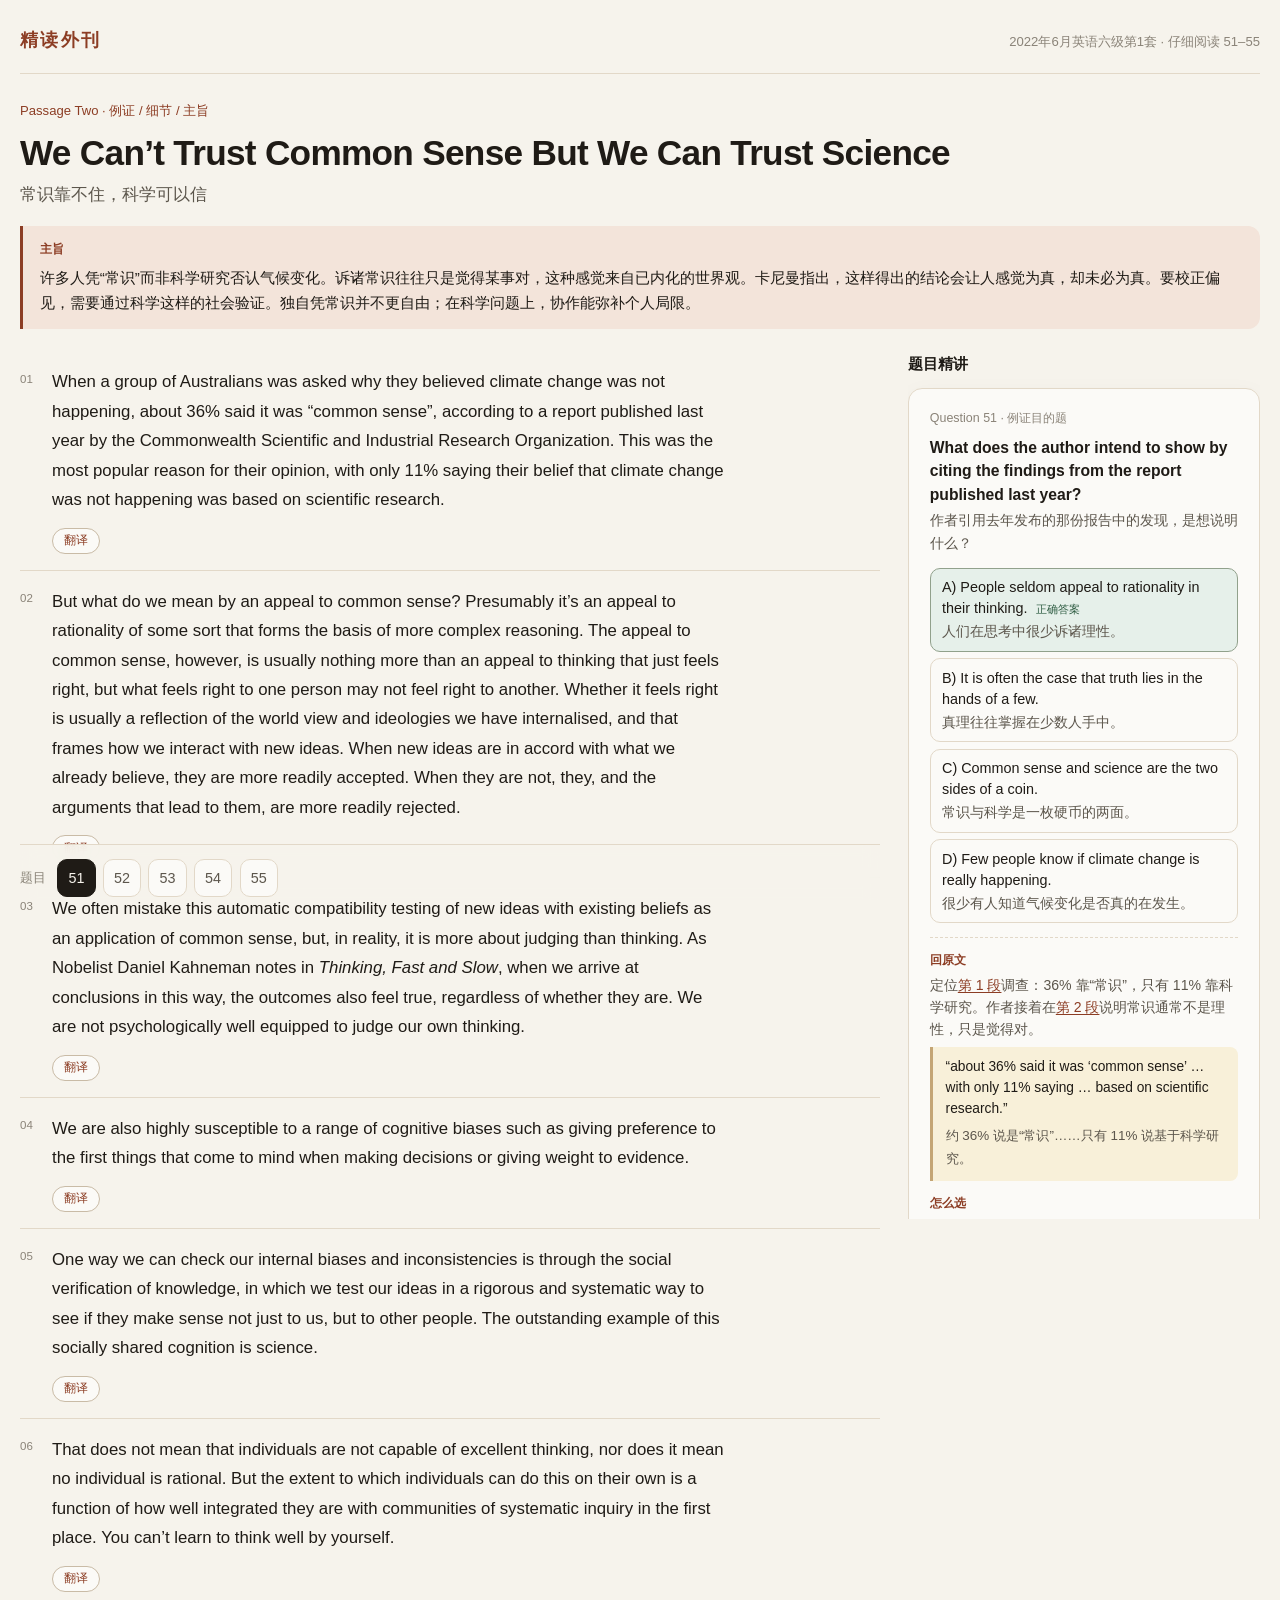
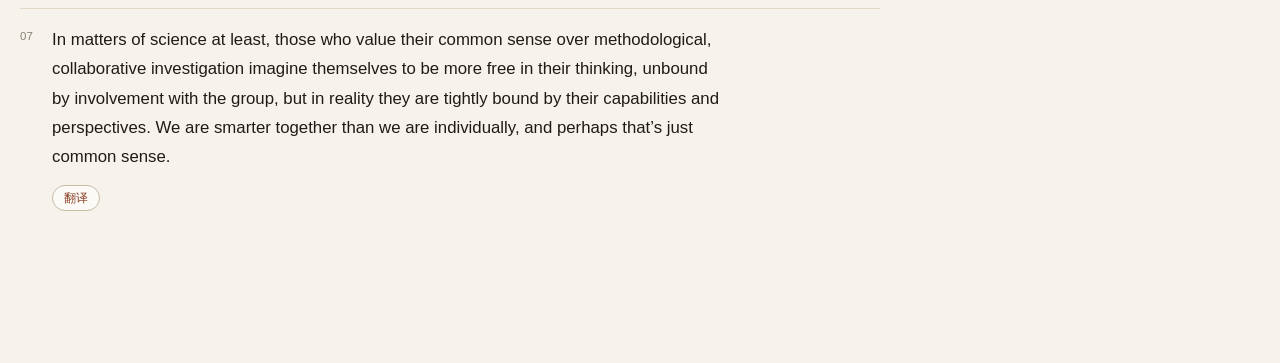
==== commit 6200378a: "Add a split-pane reading layout for the CET article. Keep the English passage and the 51–55 switcher" ====
--- a/articles/cet6-2022-06-1-common-sense.html
+++ b/articles/cet6-2022-06-1-common-sense.html
@@ -7,279 +7,274 @@
   <link rel="stylesheet" href="../assets/style.css" />
 </head>
 <body>
-  <header class="masthead">
+  <header class="masthead masthead-wide">
     <p class="wordmark"><a href="../index.html">精读外刊</a></p>
     <p class="meta">2022年6月英语六级第1套 · 仔细阅读 51–55</p>
   </header>
-  <article class="article-wrap">
-    <p class="kicker">Passage Two · 例证 / 细节 / 主旨</p>
-    <h1 class="article-title">We Can’t Trust Common Sense But We Can Trust Science</h1>
-    <p class="article-title-zh">常识靠不住，科学可以信</p>
-
-    <section class="gist">
-      <h2>主旨</h2>
-      <p>作者用一份调查引出话题：许多人凭“常识”而非科学研究来否认气候变化。所谓诉诸常识，往往只是觉得某件事对，而这种“觉得对”来自已经内化的世界观，其实是在用旧信念评判新观念。卡尼曼也指出，这样得出的结论会让人感觉为真，却未必为真。要校正偏见，需要通过科学这样的社会验证，和别人一起系统检验想法。独自凭常识并不会更自由，反而更受限；在科学问题上，协作能弥补个人局限。</p>
-    </section>
-
-    <div class="toolbar">
-      <div class="seg" role="tablist" aria-label="阅读视图">
-        <button type="button" data-view="en">原文</button>
-        <button type="button" data-view="zh">译文</button>
-        <button type="button" class="is-active" data-view="bilingual">对照</button>
+
+  <article class="article-wrap study">
+    <header class="study-intro">
+      <p class="kicker">Passage Two · 例证 / 细节 / 主旨</p>
+      <h1 class="article-title">We Can’t Trust Common Sense But We Can Trust Science</h1>
+      <p class="article-title-zh">常识靠不住，科学可以信</p>
+      <section class="gist">
+        <h2>主旨</h2>
+        <p>许多人凭“常识”而非科学研究否认气候变化。诉诸常识往往只是觉得某事对，这种感觉来自已内化的世界观。卡尼曼指出，这样得出的结论会让人感觉为真，却未必为真。要校正偏见，需要通过科学这样的社会验证。独自凭常识并不更自由；在科学问题上，协作能弥补个人局限。</p>
+      </section>
+    </header>
+
+    <div class="study-grid">
+      <div class="study-left">
+        <section class="passage" data-passage>
+          <div class="para" id="p1">
+            <span class="num">01</span>
+            <p class="en">When a group of Australians was asked why they believed climate change was not happening, about 36% said it was “common sense”, according to a report published last year by the Commonwealth Scientific and Industrial Research Organization. This was the most popular reason for their opinion, with only 11% saying their belief that climate change was not happening was based on scientific research.</p>
+            <button type="button" class="tr-toggle" aria-expanded="false">翻译</button>
+            <p class="zh">澳大利亚联邦科学与工业研究组织去年发布的一份报告称，当一组澳大利亚人被问到为何相信气候变化并未发生时，约 36% 的人说这是“常识”。这是他们持有该看法最普遍的理由；只有 11% 的人说，他们之所以相信气候变化没有发生，是基于科学研究。</p>
+          </div>
+          <div class="para" id="p2">
+            <span class="num">02</span>
+            <p class="en">But what do we mean by an appeal to common sense? Presumably it’s an appeal to rationality of some sort that forms the basis of more complex reasoning. The appeal to common sense, however, is usually nothing more than an appeal to thinking that just feels right, but what feels right to one person may not feel right to another. Whether it feels right is usually a reflection of the world view and ideologies we have internalised, and that frames how we interact with new ideas. When new ideas are in accord with what we already believe, they are more readily accepted. When they are not, they, and the arguments that lead to them, are more readily rejected.</p>
+            <button type="button" class="tr-toggle" aria-expanded="false">翻译</button>
+            <p class="zh">可我们所说的“诉诸常识”到底是什么意思？按理说，它是诉诸某种理性，而这种理性构成了更复杂推理的基础。然而，诉诸常识通常不过是诉诸一种“就是觉得对”的想法；但对一个人来说觉得对的事，对另一个人未必觉得对。某件事是否让人觉得对，通常反映了我们内化了的世界观和意识形态，而这又框定了我们如何面对新观念。当新观念与我们已有的信念相符，就更容易被接受；若不相符，这些观念以及导向它们的论证，就更容易被拒绝。</p>
+          </div>
+          <div class="para" id="p3">
+            <span class="num">03</span>
+            <p class="en">We often mistake this automatic compatibility testing of new ideas with existing beliefs as an application of common sense, but, in reality, it is more about judging than thinking. As Nobelist Daniel Kahneman notes in <em>Thinking, Fast and Slow</em>, when we arrive at conclusions in this way, the outcomes also feel true, regardless of whether they are. We are not psychologically well equipped to judge our own thinking.</p>
+            <button type="button" class="tr-toggle" aria-expanded="false">翻译</button>
+            <p class="zh">我们常常把这种把新观念与既有信念自动做“兼容性检测”的过程，误认成是在运用常识；但实际上，这更多是在评判，而不是在思考。诺贝尔奖得主丹尼尔·卡尼曼在《思考，快与慢》中指出，当我们以这种方式得出结论时，无论结论是否属实，结果也会让人觉得为真。我们在心理上，并不擅长评判自己的思考。</p>
+          </div>
+          <div class="para" id="p4">
+            <span class="num">04</span>
+            <p class="en">We are also highly susceptible to a range of cognitive biases such as giving preference to the first things that come to mind when making decisions or giving weight to evidence.</p>
+            <button type="button" class="tr-toggle" aria-expanded="false">翻译</button>
+            <p class="zh">我们还极易受到一系列认知偏差的影响，比如在做决定或权衡证据时，更偏爱最先进入脑海的事物。</p>
+          </div>
+          <div class="para" id="p5">
+            <span class="num">05</span>
+            <p class="en">One way we can check our internal biases and inconsistencies is through the social verification of knowledge, in which we test our ideas in a rigorous and systematic way to see if they make sense not just to us, but to other people. The outstanding example of this socially shared cognition is science.</p>
+            <button type="button" class="tr-toggle" aria-expanded="false">翻译</button>
+            <p class="zh">要检验内心的偏见和前后矛盾，办法之一是通过知识的社会验证：我们以严谨、系统的方式检验自己的想法，看它们是否不仅对自己说得通，对别人也说得通。这种社会共享认知最突出的例子，就是科学。</p>
+          </div>
+          <div class="para" id="p6">
+            <span class="num">06</span>
+            <p class="en">That does not mean that individuals are not capable of excellent thinking, nor does it mean no individual is rational. But the extent to which individuals can do this on their own is a function of how well integrated they are with communities of systematic inquiry in the first place. You can’t learn to think well by yourself.</p>
+            <button type="button" class="tr-toggle" aria-expanded="false">翻译</button>
+            <p class="zh">这并不意味着个人无法进行出色的思考，也不意味着没有人是理性的。但一个人能在多大程度上独自做到这一点，取决于他起初与系统性探究共同体融合得有多好。你无法独自学会如何思考得好。</p>
+          </div>
+          <div class="para" id="p7">
+            <span class="num">07</span>
+            <p class="en">In matters of science at least, those who value their common sense over methodological, collaborative investigation imagine themselves to be more free in their thinking, unbound by involvement with the group, but in reality they are tightly bound by their capabilities and perspectives. We are smarter together than we are individually, and perhaps that’s just common sense.</p>
+            <button type="button" class="tr-toggle" aria-expanded="false">翻译</button>
+            <p class="zh">至少在科学问题上，那些把常识看得比有方法、协作式的探究更重的人，自以为思考更自由，不受群体牵绊；但实际上，他们被自身的能力和视角牢牢束缚。我们在一起时比独自一人更聪明——而这或许就是常识。</p>
+          </div>
+        </section>
+
+        <nav class="q-switcher" aria-label="切换题目">
+          <span class="q-switcher-label">题目</span>
+          <button type="button" data-q-goto="51" aria-current="true">51</button>
+          <button type="button" data-q-goto="52">52</button>
+          <button type="button" data-q-goto="53">53</button>
+          <button type="button" data-q-goto="54">54</button>
+          <button type="button" data-q-goto="55">55</button>
+        </nav>
       </div>
-      <div class="type-controls" aria-label="字号">
-        <button type="button" class="type-btn" data-type="-1" title="减小字号">A−</button>
-        <button type="button" class="type-btn" data-type="1" title="增大字号">A+</button>
-      </div>
+
+      <aside class="study-right" aria-live="polite">
+        <p class="questions-head">题目精讲</p>
+        <section class="questions">
+          <div class="q is-active" data-q="51">
+            <p class="q-label">Question 51 · 例证目的题</p>
+            <p class="stem">What does the author intend to show by citing the findings from the report published last year?</p>
+            <p class="stem-zh">作者引用去年发布的那份报告中的发现，是想说明什么？</p>
+            <ul class="options">
+              <li class="is-key">
+                <p class="opt-en">A) People seldom appeal to rationality in their thinking. <span class="key-flag">正确答案</span></p>
+                <p class="opt-zh">人们在思考中很少诉诸理性。</p>
+              </li>
+              <li>
+                <p class="opt-en">B) It is often the case that truth lies in the hands of a few.</p>
+                <p class="opt-zh">真理往往掌握在少数人手中。</p>
+              </li>
+              <li>
+                <p class="opt-en">C) Common sense and science are the two sides of a coin.</p>
+                <p class="opt-zh">常识与科学是一枚硬币的两面。</p>
+              </li>
+              <li>
+                <p class="opt-en">D) Few people know if climate change is really happening.</p>
+                <p class="opt-zh">很少有人知道气候变化是否真的在发生。</p>
+              </li>
+            </ul>
+            <div class="teach">
+              <h3>回原文</h3>
+              <p>定位<button class="jump" type="button" data-jump="p1">第 1 段</button>调查：36% 靠“常识”，只有 11% 靠科学研究。作者接着在<button class="jump" type="button" data-jump="p2">第 2 段</button>说明常识通常不是理性，只是觉得对。</p>
+              <blockquote class="evidence">
+                <p>“about 36% said it was ‘common sense’ … with only 11% saying … based on scientific research.”</p>
+                <span class="tr">约 36% 说是“常识”……只有 11% 说基于科学研究。</span>
+              </blockquote>
+              <h3>怎么选</h3>
+              <p>例证题问的是例子服务什么观点，不是气候本身。36% vs 11% 改写成 <em>seldom appeal to rationality</em>，选 A。</p>
+              <h3>干扰项</h3>
+              <ul>
+                <li>B 无中生有；C 偷换关系（作者在对比，不是说二者对等）；D 就事论事，没看例子目的。</li>
+              </ul>
+            </div>
+          </div>
+
+          <div class="q" data-q="52" hidden>
+            <p class="q-label">Question 52 · 细节题</p>
+            <p class="stem">What is the appeal to common sense according to the author?</p>
+            <p class="stem-zh">在作者看来，诉诸常识是什么？</p>
+            <ul class="options">
+              <li>
+                <p class="opt-en">A) It is the basis for the internalisation of individuals’ ideologies.</p>
+                <p class="opt-zh">它是个人意识形态得以内化的基础。</p>
+              </li>
+              <li>
+                <p class="opt-en">B) It is a series of conceptions formulated from complex reasoning.</p>
+                <p class="opt-zh">它是由复杂推理形成的一系列观念。</p>
+              </li>
+              <li>
+                <p class="opt-en">C) It is collective wisdom that helps people interact with new ideas.</p>
+                <p class="opt-zh">它是帮助人们与新观念互动的集体智慧。</p>
+              </li>
+              <li class="is-key">
+                <p class="opt-en">D) It is something subjective based on what one perceives to be right. <span class="key-flag">正确答案</span></p>
+                <p class="opt-zh">它是一种主观的东西，取决于一个人觉得什么是对的。</p>
+              </li>
+            </ul>
+            <div class="teach">
+              <h3>回原文</h3>
+              <p><button class="jump" type="button" data-jump="p2">第 2 段</button>先让步（Presumably…），再用 however 下定义：just feels right，且因人而异。</p>
+              <blockquote class="evidence">
+                <p>“usually nothing more than an appeal to thinking that just feels right…”</p>
+                <span class="tr">通常不过是诉诸一种“就是觉得对”的想法……</span>
+              </blockquote>
+              <h3>怎么选</h3>
+              <p>抓转折句，不抓让步句。D 的 <em>subjective</em> / <em>perceives to be right</em> 即同义改写。</p>
+              <h3>干扰项</h3>
+              <ul>
+                <li>A 因果颠倒（常识是内化观念的反映，不是基础）；B 把让步当结论；C 把后文科学特点安到常识上。</li>
+              </ul>
+            </div>
+          </div>
+
+          <div class="q" data-q="53" hidden>
+            <p class="q-label">Question 53 · 细节题</p>
+            <p class="stem">What does Daniel Kahneman think is the problem of testing new ideas with existing beliefs?</p>
+            <p class="stem-zh">在丹尼尔·卡尼曼看来，用既有信念检验新观念，问题出在哪里？</p>
+            <ul class="options">
+              <li class="is-key">
+                <p class="opt-en">A) It may lead to incorrect judgment. <span class="key-flag">正确答案</span></p>
+                <p class="opt-zh">它可能导致错误的判断。</p>
+              </li>
+              <li>
+                <p class="opt-en">B) It makes no use of common sense.</p>
+                <p class="opt-zh">它没有运用常识。</p>
+              </li>
+              <li>
+                <p class="opt-en">C) It fails to correct mistakes through serious reasoning.</p>
+                <p class="opt-zh">它无法通过严肃推理来纠正错误。</p>
+              </li>
+              <li>
+                <p class="opt-en">D) It can produce psychologically unacceptable outcomes.</p>
+                <p class="opt-zh">它可能产生心理上不可接受的结果。</p>
+              </li>
+            </ul>
+            <div class="teach">
+              <h3>回原文</h3>
+              <p>卡尼曼在<button class="jump" type="button" data-jump="p3">第 3 段</button>：这样得出的结论会 feel true，regardless of whether they are。</p>
+              <blockquote class="evidence">
+                <p>“the outcomes also feel true, regardless of whether they are.”</p>
+                <span class="tr">无论结论是否属实，结果也会让人觉得为真。</span>
+              </blockquote>
+              <h3>怎么选</h3>
+              <p>感觉为真 ≠ 实际为真，改写为 <em>may lead to incorrect judgment</em>，选 A。只写卡尼曼那两句，不扩到后文科学验证。</p>
+              <h3>干扰项</h3>
+              <ul>
+                <li>B 答非所问；C 延伸过度；D 偷换 <em>psychologically</em>（原文说心理能力不足，不是结果不可接受）。</li>
+              </ul>
+            </div>
+          </div>
+
+          <div class="q" data-q="54" hidden>
+            <p class="q-label">Question 54 · 细节题</p>
+            <p class="stem">What can we do to be less susceptible to cognitive biases?</p>
+            <p class="stem-zh">怎样才能不那么容易受到认知偏差的影响？</p>
+            <ul class="options">
+              <li>
+                <p class="opt-en">A) Give equal weight to evidence of both sides in a conflict.</p>
+                <p class="opt-zh">在冲突中对双方的证据给予同等分量。</p>
+              </li>
+              <li>
+                <p class="opt-en">B) Provide convincing examples in developing an argument.</p>
+                <p class="opt-zh">在展开论证时提供有说服力的例子。</p>
+              </li>
+              <li class="is-key">
+                <p class="opt-en">C) Establish socially shared cognition via scientific methods. <span class="key-flag">正确答案</span></p>
+                <p class="opt-zh">通过科学方法建立社会共享的认知。</p>
+              </li>
+              <li>
+                <p class="opt-en">D) Avoid inconsistencies when addressing controversial issues.</p>
+                <p class="opt-zh">在处理有争议的问题时避免前后矛盾。</p>
+              </li>
+            </ul>
+            <div class="teach">
+              <h3>回原文</h3>
+              <p><button class="jump" type="button" data-jump="p4">第 4 段</button>提出 biases；办法在<button class="jump" type="button" data-jump="p5">第 5 段</button>：social verification / socially shared cognition，突出例子是 science。</p>
+              <blockquote class="evidence">
+                <p>“check our internal biases … through the social verification of knowledge… socially shared cognition is science.”</p>
+                <span class="tr">通过知识的社会验证检验偏见……社会共享认知最突出的例子是科学。</span>
+              </blockquote>
+              <h3>怎么选</h3>
+              <p>问 “what can we do”，答案必须是办法。C 把社会共享认知 + 科学方法合在一起。</p>
+              <h3>干扰项</h3>
+              <ul>
+                <li>A 误用第 4 段 “giving weight to evidence”；B 无中生有；D 把要被检验的现象当成办法。</li>
+              </ul>
+            </div>
+          </div>
+
+          <div class="q" data-q="55" hidden>
+            <p class="q-label">Question 55 · 主旨 / 结尾态度题</p>
+            <p class="stem">What message does the author try to convey at the end of the passage?</p>
+            <p class="stem-zh">作者在文章结尾想传达什么信息？</p>
+            <ul class="options">
+              <li>
+                <p class="opt-en">A) Multiple perspectives stimulate people’s interest in exploring the unknown.</p>
+                <p class="opt-zh">多种视角会激发人们探索未知的兴趣。</p>
+              </li>
+              <li>
+                <p class="opt-en">B) Individuals can enhance their overall capabilities by interacting with others.</p>
+                <p class="opt-zh">个人可以通过与他人互动来提升自己的整体能力。</p>
+              </li>
+              <li>
+                <p class="opt-en">C) Individuals should think freely to break from the restrictions of common sense.</p>
+                <p class="opt-zh">个人应当自由思考，以摆脱常识的束缚。</p>
+              </li>
+              <li class="is-key">
+                <p class="opt-en">D) Collaborative efforts can overcome individuals’ limitations in scientific inquiry. <span class="key-flag">正确答案</span></p>
+                <p class="opt-zh">协作能够克服个人在科学探究中的局限。</p>
+              </li>
+            </ul>
+            <div class="teach">
+              <h3>回原文</h3>
+              <p>结尾看<button class="jump" type="button" data-jump="p6">第 6 段</button>与<button class="jump" type="button" data-jump="p7">第 7 段</button>：You can’t learn to think well by yourself；We are smarter together…</p>
+              <blockquote class="evidence">
+                <p>“value their common sense over methodological, collaborative investigation… tightly bound… We are smarter together…”</p>
+                <span class="tr">把常识看得比协作探究更重……被自身能力和视角束缚。我们在一起时更聪明……</span>
+              </blockquote>
+              <h3>怎么选</h3>
+              <p>独自凭常识受限；有方法的协作探究让人更聪明 → D。</p>
+              <h3>干扰项</h3>
+              <ul>
+                <li>A 无中生有；B 范围过大（overall capabilities 太泛）；C 方向反了（作者批评自以为更自由的人）。</li>
+              </ul>
+            </div>
+          </div>
+        </section>
+      </aside>
     </div>
-
-    <section class="passage" data-passage data-mode="bilingual">
-      <div class="para" id="p1">
-        <span class="num">01</span>
-        <p class="en">When a group of Australians was asked why they believed climate change was not happening, about 36% said it was “common sense”, according to a report published last year by the Commonwealth Scientific and Industrial Research Organization. This was the most popular reason for their opinion, with only 11% saying their belief that climate change was not happening was based on scientific research.</p>
-        <p class="zh">澳大利亚联邦科学与工业研究组织去年发布的一份报告称，当一组澳大利亚人被问到为何相信气候变化并未发生时，约 36% 的人说这是“常识”。这是他们持有该看法最普遍的理由；只有 11% 的人说，他们之所以相信气候变化没有发生，是基于科学研究。</p>
-      </div>
-      <div class="para" id="p2">
-        <span class="num">02</span>
-        <p class="en">But what do we mean by an appeal to common sense? Presumably it’s an appeal to rationality of some sort that forms the basis of more complex reasoning. The appeal to common sense, however, is usually nothing more than an appeal to thinking that just feels right, but what feels right to one person may not feel right to another. Whether it feels right is usually a reflection of the world view and ideologies we have internalised, and that frames how we interact with new ideas. When new ideas are in accord with what we already believe, they are more readily accepted. When they are not, they, and the arguments that lead to them, are more readily rejected.</p>
-        <p class="zh">可我们所说的“诉诸常识”到底是什么意思？按理说，它是诉诸某种理性，而这种理性构成了更复杂推理的基础。然而，诉诸常识通常不过是诉诸一种“就是觉得对”的想法；但对一个人来说觉得对的事，对另一个人未必觉得对。某件事是否让人觉得对，通常反映了我们内化了的世界观和意识形态，而这又框定了我们如何面对新观念。当新观念与我们已有的信念相符，就更容易被接受；若不相符，这些观念以及导向它们的论证，就更容易被拒绝。</p>
-      </div>
-      <div class="para" id="p3">
-        <span class="num">03</span>
-        <p class="en">We often mistake this automatic compatibility testing of new ideas with existing beliefs as an application of common sense, but, in reality, it is more about judging than thinking. As Nobelist Daniel Kahneman notes in <em>Thinking, Fast and Slow</em>, when we arrive at conclusions in this way, the outcomes also feel true, regardless of whether they are. We are not psychologically well equipped to judge our own thinking.</p>
-        <p class="zh">我们常常把这种把新观念与既有信念自动做“兼容性检测”的过程，误认成是在运用常识；但实际上，这更多是在评判，而不是在思考。诺贝尔奖得主丹尼尔·卡尼曼在《思考，快与慢》中指出，当我们以这种方式得出结论时，无论结论是否属实，结果也会让人觉得为真。我们在心理上，并不擅长评判自己的思考。</p>
-      </div>
-      <div class="para" id="p4">
-        <span class="num">04</span>
-        <p class="en">We are also highly susceptible to a range of cognitive biases such as giving preference to the first things that come to mind when making decisions or giving weight to evidence.</p>
-        <p class="zh">我们还极易受到一系列认知偏差的影响，比如在做决定或权衡证据时，更偏爱最先进入脑海的事物。</p>
-      </div>
-      <div class="para" id="p5">
-        <span class="num">05</span>
-        <p class="en">One way we can check our internal biases and inconsistencies is through the social verification of knowledge, in which we test our ideas in a rigorous and systematic way to see if they make sense not just to us, but to other people. The outstanding example of this socially shared cognition is science.</p>
-        <p class="zh">要检验内心的偏见和前后矛盾，办法之一是通过知识的社会验证：我们以严谨、系统的方式检验自己的想法，看它们是否不仅对自己说得通，对别人也说得通。这种社会共享认知最突出的例子，就是科学。</p>
-      </div>
-      <div class="para" id="p6">
-        <span class="num">06</span>
-        <p class="en">That does not mean that individuals are not capable of excellent thinking, nor does it mean no individual is rational. But the extent to which individuals can do this on their own is a function of how well integrated they are with communities of systematic inquiry in the first place. You can’t learn to think well by yourself.</p>
-        <p class="zh">这并不意味着个人无法进行出色的思考，也不意味着没有人是理性的。但一个人能在多大程度上独自做到这一点，取决于他起初与系统性探究共同体融合得有多好。你无法独自学会如何思考得好。</p>
-      </div>
-      <div class="para" id="p7">
-        <span class="num">07</span>
-        <p class="en">In matters of science at least, those who value their common sense over methodological, collaborative investigation imagine themselves to be more free in their thinking, unbound by involvement with the group, but in reality they are tightly bound by their capabilities and perspectives. We are smarter together than we are individually, and perhaps that’s just common sense.</p>
-        <p class="zh">至少在科学问题上，那些把常识看得比有方法、协作式的探究更重的人，自以为思考更自由，不受群体牵绊；但实际上，他们被自身的能力和视角牢牢束缚。我们在一起时比独自一人更聪明——而这或许就是常识。</p>
-      </div>
-    </section>
-
-    <section class="questions">
-      <h2>题目精讲</h2>
-
-      <div class="q">
-        <p class="q-label">Question 51 · 例证目的题</p>
-        <p class="stem">What does the author intend to show by citing the findings from the report published last year?</p>
-        <p class="stem-zh">作者引用去年发布的那份报告中的发现，是想说明什么？</p>
-        <ul class="options">
-          <li class="is-key">
-            <p class="opt-en">A) People seldom appeal to rationality in their thinking. <span class="key-flag">正确答案</span></p>
-            <p class="opt-zh">人们在思考中很少诉诸理性。</p>
-          </li>
-          <li>
-            <p class="opt-en">B) It is often the case that truth lies in the hands of a few.</p>
-            <p class="opt-zh">真理往往掌握在少数人手中。</p>
-          </li>
-          <li>
-            <p class="opt-en">C) Common sense and science are the two sides of a coin.</p>
-            <p class="opt-zh">常识与科学是一枚硬币的两面。</p>
-          </li>
-          <li>
-            <p class="opt-en">D) Few people know if climate change is really happening.</p>
-            <p class="opt-zh">很少有人知道气候变化是否真的在发生。</p>
-          </li>
-        </ul>
-        <div class="teach">
-          <h3>回原文</h3>
-          <p>题干里的定位词是 <em>citing the findings</em> 和 <em>the report published last year</em>，对应<button class="jump" type="button" data-jump="p1">第 1 段</button>的调查数据。例证题要问的不是“气候变化有没有发生”，而是作者拿这组数字来说明什么。</p>
-          <blockquote class="evidence">
-            <p>“about 36% said it was ‘common sense’ … This was the most popular reason for their opinion, with only 11% saying their belief … was based on scientific research.”</p>
-            <span class="tr">约 36% 的人说这是“常识”……这是他们持有该看法最普遍的理由；只有 11% 的人说……是基于科学研究。</span>
-          </blockquote>
-          <p>作者紧接着在<button class="jump" type="button" data-jump="p2">第 2 段</button>把“常识”从表面上的理性里剥离出来：它通常并不是理性，而只是觉得对。</p>
-          <blockquote class="evidence">
-            <p>“The appeal to common sense, however, is usually nothing more than an appeal to thinking that just feels right…”</p>
-            <span class="tr">然而，诉诸常识通常不过是诉诸一种“就是觉得对”的想法……</span>
-          </blockquote>
-          <h3>怎么选 / 怎么写</h3>
-          <p>见到 <em>intend to show by citing</em>，先按“例子为观点服务”来写思路：数据本身（36% 靠常识，11% 靠科学研究）说明人们很少把判断建立在科学研究或真正的理性上，更多是贴上“常识”的标签。把这组对比改写成 <em>seldom appeal to rationality</em>，就是 A。</p>
-          <p>写的时候不要被 climate change 带走。它只是引子，作者要谈的是思维方式。</p>
-          <h3>干扰项</h3>
-          <ul>
-            <li>B 无中生有。文中没有“真理在少数人手中”这种判断。</li>
-            <li>C 偷换关系。作者是在对比常识与科学，并认为常识不可靠、科学才是社会验证；不是说二者互为表里、同等成立。</li>
-            <li>D 就事论事，没看到例子的目的。调查对象已经是“相信气候变化没有发生”的人，问的是他们持这个看法的理由，而不是有多少人知道气候是否在变。</li>
-          </ul>
-        </div>
-      </div>
-
-      <div class="q">
-        <p class="q-label">Question 52 · 细节题</p>
-        <p class="stem">What is the appeal to common sense according to the author?</p>
-        <p class="stem-zh">在作者看来，诉诸常识是什么？</p>
-        <ul class="options">
-          <li>
-            <p class="opt-en">A) It is the basis for the internalisation of individuals’ ideologies.</p>
-            <p class="opt-zh">它是个人意识形态得以内化的基础。</p>
-          </li>
-          <li>
-            <p class="opt-en">B) It is a series of conceptions formulated from complex reasoning.</p>
-            <p class="opt-zh">它是由复杂推理形成的一系列观念。</p>
-          </li>
-          <li>
-            <p class="opt-en">C) It is collective wisdom that helps people interact with new ideas.</p>
-            <p class="opt-zh">它是帮助人们与新观念互动的集体智慧。</p>
-          </li>
-          <li class="is-key">
-            <p class="opt-en">D) It is something subjective based on what one perceives to be right. <span class="key-flag">正确答案</span></p>
-            <p class="opt-zh">它是一种主观的东西，取决于一个人觉得什么是对的。</p>
-          </li>
-        </ul>
-        <div class="teach">
-          <h3>回原文</h3>
-          <p>题干几乎原样出现在<button class="jump" type="button" data-jump="p2">第 2 段</button>首句：<em>what do we mean by an appeal to common sense</em>。作者先让一步（Presumably…），再用 however 给出自己的定义。</p>
-          <blockquote class="evidence">
-            <p>“The appeal to common sense, however, is usually nothing more than an appeal to thinking that just feels right, but what feels right to one person may not feel right to another.”</p>
-            <span class="tr">然而，诉诸常识通常不过是诉诸一种“就是觉得对”的想法；但对一个人来说觉得对的事，对另一个人未必觉得对。</span>
-          </blockquote>
-          <h3>怎么选 / 怎么写</h3>
-          <p>这种题要抓住作者的转折，而不是让步句。Presumably 后面的 “appeal to rationality… basis of more complex reasoning” 是人们以为的意思；however 之后才是作者的判断：<em>just feels right</em>，而且因人而异。D 里的 <em>subjective</em> 和 <em>what one perceives to be right</em>，就是这两句的同义改写。</p>
-          <h3>干扰项</h3>
-          <ul>
-            <li>A 因果颠倒。原文说：“Whether it feels right is usually a reflection of the world view and ideologies we have internalised.”（某件事是否让人觉得对，通常反映了我们内化了的世界观和意识形态。）常识是内化观念的反映，不是内化的基础。</li>
-            <li>B 把让步当成结论。复杂推理是 Presumably 里的设想，作者随即用 however 否定了它。</li>
-            <li>C 张冠李戴。“集体地、系统地检验想法”是后文科学的特点，不是常识的定义；常识在作者笔下是私人的“觉得对”。</li>
-          </ul>
-        </div>
-      </div>
-
-      <div class="q">
-        <p class="q-label">Question 53 · 细节题</p>
-        <p class="stem">What does Daniel Kahneman think is the problem of testing new ideas with existing beliefs?</p>
-        <p class="stem-zh">在丹尼尔·卡尼曼看来，用既有信念检验新观念，问题出在哪里？</p>
-        <ul class="options">
-          <li class="is-key">
-            <p class="opt-en">A) It may lead to incorrect judgment. <span class="key-flag">正确答案</span></p>
-            <p class="opt-zh">它可能导致错误的判断。</p>
-          </li>
-          <li>
-            <p class="opt-en">B) It makes no use of common sense.</p>
-            <p class="opt-zh">它没有运用常识。</p>
-          </li>
-          <li>
-            <p class="opt-en">C) It fails to correct mistakes through serious reasoning.</p>
-            <p class="opt-zh">它无法通过严肃推理来纠正错误。</p>
-          </li>
-          <li>
-            <p class="opt-en">D) It can produce psychologically unacceptable outcomes.</p>
-            <p class="opt-zh">它可能产生心理上不可接受的结果。</p>
-          </li>
-        </ul>
-        <div class="teach">
-          <h3>回原文</h3>
-          <p>专有名词 <em>Daniel Kahneman</em> 出现在<button class="jump" type="button" data-jump="p3">第 3 段</button>。作者先说这种自动检测“更多是评判而不是思考”，再引出卡尼曼的看法。</p>
-          <blockquote class="evidence">
-            <p>“when we arrive at conclusions in this way, the outcomes also feel true, regardless of whether they are. We are not psychologically well equipped to judge our own thinking.”</p>
-            <span class="tr">当我们以这种方式得出结论时，无论结论是否属实，结果也会让人觉得为真。我们在心理上，并不擅长评判自己的思考。</span>
-          </blockquote>
-          <h3>怎么选 / 怎么写</h3>
-          <p>问某人认为“问题是什么”，就只写他那两句，不要扩写成后文的科学验证。卡尼曼的要点是：结论会 <em>feel true</em>，却 <em>regardless of whether they are</em>（不管到底是不是真的）。感觉为真、实际可能为假，改写出来就是 <em>may lead to incorrect judgment</em>。</p>
-          <h3>干扰项</h3>
-          <ul>
-            <li>B 答非所问。卡尼曼讨论的是这种检验方式的缺陷，不是它用没用常识。</li>
-            <li>C 延伸过度。文中没说它“无法通过严肃推理纠错”；只说这样得出的结论让人觉得真。</li>
-            <li>D 偷换 <em>psychologically</em>。原文是 “We are not psychologically well equipped to judge our own thinking.”（我们在心理上并不擅长评判自己的思考。）说的是心理能力不足，不是结果“心理上不可接受”。</li>
-          </ul>
-        </div>
-      </div>
-
-      <div class="q">
-        <p class="q-label">Question 54 · 细节题</p>
-        <p class="stem">What can we do to be less susceptible to cognitive biases?</p>
-        <p class="stem-zh">怎样才能不那么容易受到认知偏差的影响？</p>
-        <ul class="options">
-          <li>
-            <p class="opt-en">A) Give equal weight to evidence of both sides in a conflict.</p>
-            <p class="opt-zh">在冲突中对双方的证据给予同等分量。</p>
-          </li>
-          <li>
-            <p class="opt-en">B) Provide convincing examples in developing an argument.</p>
-            <p class="opt-zh">在展开论证时提供有说服力的例子。</p>
-          </li>
-          <li class="is-key">
-            <p class="opt-en">C) Establish socially shared cognition via scientific methods. <span class="key-flag">正确答案</span></p>
-            <p class="opt-zh">通过科学方法建立社会共享的认知。</p>
-          </li>
-          <li>
-            <p class="opt-en">D) Avoid inconsistencies when addressing controversial issues.</p>
-            <p class="opt-zh">在处理有争议的问题时避免前后矛盾。</p>
-          </li>
-        </ul>
-        <div class="teach">
-          <h3>回原文</h3>
-          <p><em>cognitive biases</em> 和 <em>susceptible</em> 出现在<button class="jump" type="button" data-jump="p4">第 4 段</button>；解决办法紧跟在<button class="jump" type="button" data-jump="p5">第 5 段</button>：<em>One way we can check our internal biases</em>。</p>
-          <blockquote class="evidence">
-            <p>“One way we can check our internal biases and inconsistencies is through the social verification of knowledge… The outstanding example of this socially shared cognition is science.”</p>
-            <span class="tr">要检验内心的偏见和前后矛盾，办法之一是通过知识的社会验证……这种社会共享认知最突出的例子，就是科学。</span>
-          </blockquote>
-          <h3>怎么选 / 怎么写</h3>
-          <p>问 “what can we do”，答案一定是办法，不是对偏见本身的描述。把第 5 段的两个关键短语对上即可：<em>social verification / socially shared cognition</em> + <em>science</em>，就是 C 的 <em>socially shared cognition via scientific methods</em>。</p>
-          <h3>干扰项</h3>
-          <ul>
-            <li>A 用第 4 段的 <em>giving weight to evidence</em> 来干扰。原文只是举例说明一种认知偏差（更看重最先想到的东西），并没有提出“给冲突双方同等分量”的做法。</li>
-            <li>B 无中生有。文中没有“提供有说服力的例子”这一建议。</li>
-            <li>D 把需要被检验的现象当成了办法。作者说要通过社会验证去 <em>check inconsistencies</em>（检验前后矛盾），不是单纯避免争议中的不一致。</li>
-          </ul>
-        </div>
-      </div>
-
-      <div class="q">
-        <p class="q-label">Question 55 · 主旨 / 结尾态度题</p>
-        <p class="stem">What message does the author try to convey at the end of the passage?</p>
-        <p class="stem-zh">作者在文章结尾想传达什么信息？</p>
-        <ul class="options">
-          <li>
-            <p class="opt-en">A) Multiple perspectives stimulate people’s interest in exploring the unknown.</p>
-            <p class="opt-zh">多种视角会激发人们探索未知的兴趣。</p>
-          </li>
-          <li>
-            <p class="opt-en">B) Individuals can enhance their overall capabilities by interacting with others.</p>
-            <p class="opt-zh">个人可以通过与他人互动来提升自己的整体能力。</p>
-          </li>
-          <li>
-            <p class="opt-en">C) Individuals should think freely to break from the restrictions of common sense.</p>
-            <p class="opt-zh">个人应当自由思考，以摆脱常识的束缚。</p>
-          </li>
-          <li class="is-key">
-            <p class="opt-en">D) Collaborative efforts can overcome individuals’ limitations in scientific inquiry. <span class="key-flag">正确答案</span></p>
-            <p class="opt-zh">协作能够克服个人在科学探究中的局限。</p>
-          </li>
-        </ul>
-        <div class="teach">
-          <h3>回原文</h3>
-          <p><em>at the end of the passage</em> 明确指向末段，也就是<button class="jump" type="button" data-jump="p6">第 6 段</button>和<button class="jump" type="button" data-jump="p7">第 7 段</button>。第 6 段先收住：“You can’t learn to think well by yourself.”（你无法独自学会如何思考得好。）第 7 段再把对比说透。</p>
-          <blockquote class="evidence">
-            <p>“those who value their common sense over methodological, collaborative investigation imagine themselves to be more free … but in reality they are tightly bound by their capabilities and perspectives. We are smarter together than we are individually…”</p>
-            <span class="tr">那些把常识看得比有方法、协作式的探究更重的人，自以为思考更自由……但实际上，他们被自身的能力和视角牢牢束缚。我们在一起时比独自一人更聪明……</span>
-          </blockquote>
-          <h3>怎么选 / 怎么写</h3>
-          <p>结尾题先把最后两段压成一句话：独自凭常识会受自身能力和视角限制；有方法的协作探究，才能让我们比一个人时更聪明。这正好对应 D 里的 <em>collaborative efforts</em>、<em>overcome individuals’ limitations</em> 和 <em>scientific inquiry</em>。</p>
-          <h3>干扰项</h3>
-          <ul>
-            <li>A 无中生有。结尾没有谈“激发探索未知的兴趣”。</li>
-            <li>B 范围被放大了。<em>overall capabilities</em>（整体能力）说得太泛；作者谈的是思考与科学探究，不是能力的方方面面。</li>
-            <li>C 方向反了。作者批评的正是那种自以为“更自由、不受群体束缚”的人；真正的自由思考，离不开方法论和协作，而不是靠摆脱群体、只信常识。</li>
-          </ul>
-        </div>
-      </div>
-    </section>
   </article>
   <script src="../assets/app.js"></script>
 </body>
--- a/assets/style.css
+++ b/assets/style.css
@@ -1,7 +1,7 @@
-/* 精读外刊 — readable editorial style */
+/* 精读外刊 — clean study layout, Apple system fonts */
 :root {
-  --paper: #f3eee4;
-  --paper-raised: #faf7f1;
+  --paper: #f6f3ec;
+  --paper-raised: #fbfaf7;
   --ink: #1f1b16;
   --ink-soft: #5c564c;
   --ink-faint: #8a8378;
@@ -13,68 +13,97 @@
   --highlight: #f4e2b0;
   --correct: #2f5d43;
   --correct-bg: #e6f0ea;
-  --shadow: 0 10px 30px rgba(50, 38, 22, 0.06);
+  --shadow: 0 8px 24px rgba(50, 38, 22, 0.05);
   --apple: -apple-system, BlinkMacSystemFont, "SF Pro Text", "SF Pro Display", "Helvetica Neue", "PingFang SC", "Hiragino Sans GB", "Microsoft YaHei UI", "Microsoft YaHei", sans-serif;
   --serif-en: var(--apple);
   --serif-zh: var(--apple);
   --sans: var(--apple);
   --measure: 46rem;
+  --study-max: 78rem;
 }
 
 * { box-sizing: border-box; }
+
 html { scroll-behavior: smooth; }
+
+@media (prefers-reduced-motion: reduce) {
+  html { scroll-behavior: auto; }
+  *, *::before, *::after {
+    animation-duration: 0.01ms !important;
+    animation-iteration-count: 1 !important;
+    transition-duration: 0.01ms !important;
+  }
+}
+
 body {
   margin: 0;
-  background:
-    radial-gradient(1200px 420px at 50% -120px, rgba(140, 61, 36, 0.06), transparent 60%),
-    var(--paper);
+  background: var(--paper);
   color: var(--ink);
   font-family: var(--apple);
   font-size: 18px;
-  line-height: 1.75;
+  line-height: 1.7;
   -webkit-font-smoothing: antialiased;
   text-rendering: optimizeLegibility;
 }
 
-a { color: var(--accent); text-decoration-thickness: 1px; text-underline-offset: 0.18em; }
+a {
+  color: var(--accent);
+  text-decoration-thickness: 1px;
+  text-underline-offset: 0.18em;
+}
 a:hover { color: #6b2c18; }
-:focus-visible { outline: 2px solid var(--accent); outline-offset: 3px; }
-
-.masthead, .article-wrap, .home-main, .site-footer {
+:focus-visible {
+  outline: 2px solid var(--accent);
+  outline-offset: 3px;
+}
+
+.masthead,
+.article-wrap,
+.home-main,
+.site-footer {
   width: min(var(--measure), calc(100% - 2.5rem));
   margin-left: auto;
   margin-right: auto;
 }
+
 body.is-bilingual .article-wrap {
   width: min(72rem, calc(100% - 2.5rem));
 }
 
+.masthead.masthead-wide,
+.article-wrap.study {
+  width: min(var(--study-max), calc(100% - 2.5rem));
+}
+
 .masthead {
-  padding: 2.1rem 0 1.4rem;
+  padding: 1.6rem 0 1.1rem;
   border-bottom: 1px solid var(--rule);
   display: flex;
   align-items: baseline;
   justify-content: space-between;
   gap: 1rem;
 }
+
 .wordmark {
   margin: 0;
   font-family: var(--serif-zh);
-  font-size: 1.15rem;
+  font-size: 1.1rem;
   font-weight: 600;
-  letter-spacing: 0.18em;
+  letter-spacing: 0.14em;
   color: var(--accent);
 }
 .wordmark a { color: inherit; text-decoration: none; }
-.tagline, .meta {
+
+.tagline,
+.meta {
   margin: 0;
   font-family: var(--sans);
   font-size: 0.82rem;
-  letter-spacing: 0.08em;
   color: var(--ink-faint);
 }
 
 .home-main { padding: 2.4rem 0 4rem; }
+
 .lede {
   max-width: 36rem;
   margin: 0 0 2.4rem;
@@ -83,28 +112,33 @@
 }
 
 .catalog { display: grid; gap: 1rem; }
+
 .card {
   display: block;
   background: var(--paper-raised);
   border: 1px solid var(--rule);
-  border-radius: 16px;
+  border-radius: 14px;
   padding: 1.25rem 1.35rem 1.2rem;
   text-decoration: none;
   color: inherit;
   box-shadow: var(--shadow);
   transition: transform 0.18s ease, border-color 0.18s ease;
 }
-.card:hover { transform: translateY(-2px); border-color: var(--rule-strong); }
+.card:hover {
+  transform: translateY(-2px);
+  border-color: var(--rule-strong);
+}
+
 .card-kicker {
   display: flex;
   gap: 0.7rem;
   align-items: center;
   font-family: var(--sans);
   font-size: 0.78rem;
-  letter-spacing: 0.06em;
   color: var(--ink-faint);
   margin-bottom: 0.45rem;
 }
+
 .badge {
   display: inline-block;
   padding: 0.1rem 0.45rem;
@@ -112,52 +146,57 @@
   border-radius: 999px;
   color: var(--accent);
 }
+
 .card h2 {
   margin: 0 0 0.35rem;
-  font-size: 1.35rem;
+  font-size: 1.3rem;
   line-height: 1.35;
   font-weight: 600;
 }
 .card h2 small {
   display: block;
   margin-top: 0.2rem;
-  font-family: var(--serif-en);
   font-weight: 400;
-  font-style: italic;
   font-size: 0.95rem;
   color: var(--ink-soft);
 }
-.card p { margin: 0; color: var(--ink-soft); font-size: 0.95rem; }
+.card p {
+  margin: 0;
+  color: var(--ink-soft);
+  font-size: 0.95rem;
+}
 
 .empty {
   padding: 1.4rem 0 0.2rem;
   color: var(--ink-soft);
 }
 
-.article-wrap { padding: 2rem 0 5rem; }
+.article-wrap { padding: 1.6rem 0 4rem; }
+
 .kicker {
   font-family: var(--sans);
-  font-size: 0.8rem;
-  letter-spacing: 0.12em;
-  text-transform: uppercase;
-  color: var(--accent);
-  margin: 0 0 0.7rem;
-}
+  font-size: 0.82rem;
+  color: var(--accent);
+  margin: 0 0 0.55rem;
+}
+
 .article-title {
-  margin: 0 0 0.5rem;
+  margin: 0 0 0.4rem;
   font-family: var(--serif-en);
-  font-size: clamp(2rem, 4vw, 2.8rem);
-  line-height: 1.15;
-  font-weight: 600;
+  font-size: clamp(1.7rem, 3.2vw, 2.2rem);
+  line-height: 1.25;
+  font-weight: 650;
   letter-spacing: -0.02em;
 }
+
 .article-title-zh {
-  margin: 0 0 1.4rem;
-  font-size: 1.15rem;
+  margin: 0 0 1rem;
+  font-size: 1.05rem;
   color: var(--ink-soft);
   font-weight: 400;
 }
 
+/* Legacy toolbar for example.html */
 .toolbar {
   position: sticky;
   top: 0;
@@ -170,8 +209,8 @@
   padding: 0.7rem 0;
   background: color-mix(in srgb, var(--paper) 88%, transparent);
   backdrop-filter: blur(10px);
-  border-bottom: 1px solid transparent;
-}
+}
+
 .seg {
   display: inline-flex;
   background: var(--paper-raised);
@@ -179,7 +218,9 @@
   border-radius: 999px;
   padding: 0.18rem;
 }
-.seg button, .type-btn {
+
+.seg button,
+.type-btn {
   appearance: none;
   border: 0;
   background: transparent;
@@ -190,60 +231,119 @@
   border-radius: 999px;
   cursor: pointer;
 }
+
 .seg button.is-active {
   background: var(--ink);
   color: var(--paper);
 }
-.type-btn { border: 1px solid var(--rule); background: var(--paper-raised); }
+
+.type-btn {
+  border: 1px solid var(--rule);
+  background: var(--paper-raised);
+}
 .type-controls { display: flex; gap: 0.35rem; }
 
 .gist {
   background: var(--accent-soft);
   border-left: 3px solid var(--accent);
-  border-radius: 0 14px 14px 0;
-  padding: 1rem 1.2rem;
-  margin: 1.4rem 0 1.8rem;
+  border-radius: 0 12px 12px 0;
+  padding: 0.85rem 1.05rem;
+  margin: 0 0 1.4rem;
 }
 .gist h2 {
-  margin: 0 0 0.35rem;
-  font-family: var(--sans);
-  font-size: 0.75rem;
-  letter-spacing: 0.16em;
-  text-transform: uppercase;
+  margin: 0 0 0.3rem;
+  font-family: var(--sans);
+  font-size: 0.78rem;
   color: var(--accent);
   font-weight: 600;
 }
-.gist p { margin: 0; color: var(--ink); }
-
-.passage { margin: 1.5rem 0 2.8rem; }
+.gist p { margin: 0; color: var(--ink); font-size: 0.95rem; line-height: 1.65; }
+
+/* —— Study split layout —— */
+.study-intro { margin-bottom: 1.2rem; }
+
+.study-grid {
+  display: grid;
+  grid-template-columns: minmax(0, 1.7fr) minmax(260px, 22rem);
+  gap: 1.25rem 1.75rem;
+  align-items: start;
+}
+
+.study-left {
+  min-width: 0;
+  display: flex;
+  flex-direction: column;
+  gap: 1rem;
+}
+
+.study-right {
+  min-width: 0;
+  position: sticky;
+  top: 1rem;
+  max-height: calc(100vh - 2rem);
+  overflow: auto;
+}
+
+.passage { margin: 0; }
+
 .para {
   position: relative;
-  padding: 1.15rem 0 1.15rem 2.1rem;
+  padding: 1rem 0 1rem 2rem;
   border-bottom: 1px solid var(--rule);
 }
-.para:last-child { border-bottom: 0; }
+.para:last-of-type { border-bottom: 0; }
+
 .para .num {
   position: absolute;
   left: 0;
-  top: 1.3rem;
+  top: 1.15rem;
   font-family: var(--sans);
   font-size: 0.72rem;
   color: var(--ink-faint);
-  letter-spacing: 0.04em;
-}
+}
+
 .en {
   font-family: var(--serif-en);
-  font-size: 1.16rem;
-  line-height: 1.72;
-  margin: 0;
-}
+  font-size: 1.05rem;
+  line-height: 1.75;
+  margin: 0 0 0.55rem;
+  max-width: 42rem;
+}
+
 .zh {
   font-family: var(--serif-zh);
-  font-size: 1.02rem;
-  line-height: 1.95;
-  margin: 0;
-  color: var(--ink-soft);
-}
+  font-size: 0.98rem;
+  line-height: 1.85;
+  margin: 0.55rem 0 0;
+  color: var(--ink-soft);
+  max-width: 42rem;
+}
+
+/* Per-paragraph translation (study page) */
+.study .para > .zh { display: none; }
+.study .para.is-open > .zh { display: block; }
+
+.tr-toggle {
+  appearance: none;
+  border: 1px solid var(--rule-strong);
+  background: var(--paper-raised);
+  color: var(--accent);
+  font-family: var(--sans);
+  font-size: 0.78rem;
+  padding: 0.22rem 0.7rem;
+  border-radius: 999px;
+  cursor: pointer;
+}
+.tr-toggle:hover {
+  border-color: var(--accent);
+  background: var(--accent-soft);
+}
+.para.is-open .tr-toggle {
+  background: var(--accent-soft);
+  border-color: color-mix(in srgb, var(--accent) 40%, var(--rule));
+}
+
+/* Legacy example.html view modes */
 [data-mode="en"] .zh,
 [data-mode="zh"] .en { display: none; }
 [data-mode="zh"] .zh { color: var(--ink); }
@@ -254,84 +354,187 @@
   padding-left: 2.1rem;
 }
 [data-mode="bilingual"] .zh { margin: 0; }
+
 .para.is-lit {
   background: color-mix(in srgb, var(--highlight) 55%, transparent);
-  margin-left: -0.8rem;
-  margin-right: -0.8rem;
-  padding-left: calc(2.1rem + 0.8rem);
-  padding-right: 0.8rem;
+  margin-left: -0.6rem;
+  margin-right: -0.6rem;
+  padding-left: calc(2rem + 0.6rem);
+  padding-right: 0.6rem;
   border-radius: 10px;
 }
 
+/* Question switcher — bottom of left column */
+.q-switcher {
+  display: flex;
+  flex-wrap: wrap;
+  align-items: center;
+  gap: 0.45rem;
+  padding: 0.85rem 0 0.2rem;
+  border-top: 1px solid var(--rule);
+  position: sticky;
+  bottom: 0;
+  background: color-mix(in srgb, var(--paper) 92%, transparent);
+  backdrop-filter: blur(8px);
+}
+.q-switcher-label {
+  margin-right: 0.25rem;
+  font-size: 0.82rem;
+  color: var(--ink-faint);
+}
+.q-switcher button {
+  appearance: none;
+  min-width: 2.4rem;
+  height: 2.4rem;
+  border: 1px solid var(--rule);
+  background: var(--paper-raised);
+  color: var(--ink-soft);
+  font-family: var(--sans);
+  font-size: 0.9rem;
+  border-radius: 10px;
+  cursor: pointer;
+}
+.q-switcher button:hover { border-color: var(--rule-strong); color: var(--ink); }
+.q-switcher button[aria-current="true"] {
+  background: var(--ink);
+  border-color: var(--ink);
+  color: var(--paper);
+}
+
+/* Right question pane */
+.study-right .questions-head {
+  margin: 0 0 0.65rem;
+  font-size: 0.95rem;
+  font-weight: 600;
+}
+
+.study .q {
+  display: none;
+  background: var(--paper-raised);
+  border: 1px solid var(--rule);
+  border-radius: 14px;
+  padding: 1rem 1.05rem 1.1rem;
+  box-shadow: var(--shadow);
+  margin: 0;
+}
+.study .q.is-active { display: block; }
+
+/* Legacy stacked questions (example.html) */
 .questions h2 {
   margin: 0 0 1rem;
   font-size: 1.25rem;
 }
-.q {
-  background: var(--paper-raised);
-  border: 1px solid var(--rule);
-  border-radius: 16px;
+.questions .q {
+  background: var(--paper-raised);
+  border: 1px solid var(--rule);
+  border-radius: 14px;
   padding: 1.2rem 1.3rem 1.3rem;
   margin: 0 0 1rem;
   box-shadow: var(--shadow);
 }
+.study .questions .q { margin: 0; }
+
 .q-label {
   font-family: var(--sans);
-  font-size: 0.75rem;
-  letter-spacing: 0.12em;
-  text-transform: uppercase;
+  font-size: 0.78rem;
   color: var(--ink-faint);
-  margin: 0 0 0.45rem;
-}
-.stem { margin: 0 0 0.25rem; font-weight: 600; }
-.stem-zh { margin: 0 0 1rem; color: var(--ink-soft); }
-
-.options { list-style: none; margin: 0; padding: 0; display: grid; gap: 0.45rem; }
+  margin: 0 0 0.4rem;
+}
+
+.stem {
+  margin: 0 0 0.2rem;
+  font-weight: 600;
+  font-size: 0.98rem;
+  line-height: 1.5;
+}
+.stem-zh {
+  margin: 0 0 0.85rem;
+  color: var(--ink-soft);
+  font-size: 0.9rem;
+  line-height: 1.55;
+}
+
+.options {
+  list-style: none;
+  margin: 0;
+  padding: 0;
+  display: grid;
+  gap: 0.4rem;
+}
 .options li {
   border: 1px solid var(--rule);
-  border-radius: 12px;
-  padding: 0.7rem 0.85rem;
-}
-.options .opt-en { font-family: var(--serif-en); margin: 0; }
-.options .opt-zh { margin: 0.15rem 0 0; color: var(--ink-soft); font-size: 0.95rem; }
+  border-radius: 10px;
+  padding: 0.55rem 0.7rem;
+}
+.options .opt-en {
+  font-family: var(--serif-en);
+  margin: 0;
+  font-size: 0.9rem;
+  line-height: 1.45;
+}
+.options .opt-zh {
+  margin: 0.18rem 0 0;
+  color: var(--ink-soft);
+  font-size: 0.86rem;
+  line-height: 1.45;
+}
 .options li.is-key {
   border-color: color-mix(in srgb, var(--correct) 45%, var(--rule));
   background: var(--correct-bg);
 }
 .key-flag {
   display: inline-block;
-  margin-left: 0.35rem;
-  font-family: var(--sans);
-  font-size: 0.72rem;
-  letter-spacing: 0.06em;
+  margin-left: 0.3rem;
+  font-family: var(--sans);
+  font-size: 0.7rem;
   color: var(--correct);
 }
 
-.teach { margin-top: 1rem; padding-top: 0.9rem; border-top: 1px dashed var(--rule); }
+.teach {
+  margin-top: 0.85rem;
+  padding-top: 0.75rem;
+  border-top: 1px dashed var(--rule);
+}
 .teach h3 {
-  margin: 1rem 0 0.35rem;
+  margin: 0.75rem 0 0.25rem;
   font-family: var(--sans);
   font-size: 0.78rem;
-  letter-spacing: 0.14em;
-  text-transform: uppercase;
-  color: var(--accent);
+  color: var(--accent);
+  font-weight: 600;
 }
 .teach h3:first-child { margin-top: 0; }
-.teach p, .teach li { color: var(--ink-soft); }
+.teach p,
+.teach li {
+  color: var(--ink-soft);
+  font-size: 0.88rem;
+  line-height: 1.55;
+  margin: 0 0 0.4rem;
+}
+.teach ul {
+  margin: 0.2rem 0 0;
+  padding-left: 1.1rem;
+}
+
 blockquote.evidence {
-  margin: 0.4rem 0 0.8rem;
-  padding: 0.85rem 1rem;
-  background: color-mix(in srgb, var(--highlight) 48%, var(--paper-raised));
+  margin: 0.35rem 0 0.65rem;
+  padding: 0.65rem 0.8rem;
+  background: color-mix(in srgb, var(--highlight) 42%, var(--paper-raised));
   border-left: 3px solid var(--gold);
-  border-radius: 0 10px 10px 0;
-}
-blockquote.evidence p { margin: 0; color: var(--ink); }
+  border-radius: 0 8px 8px 0;
+}
+blockquote.evidence p {
+  margin: 0;
+  color: var(--ink);
+  font-size: 0.86rem;
+  line-height: 1.5;
+}
 blockquote.evidence .tr {
   display: block;
-  margin-top: 0.4rem;
-  color: var(--ink-soft);
-  font-size: 0.95rem;
-}
+  margin-top: 0.35rem;
+  color: var(--ink-soft);
+  font-size: 0.84rem;
+}
+
 .jump {
   appearance: none;
   border: 0;
@@ -352,6 +555,27 @@
   font-size: 0.82rem;
 }
 
+@media (max-width: 920px) {
+  .study-grid {
+    grid-template-columns: 1fr;
+  }
+  .study-right {
+    position: static;
+    max-height: none;
+    overflow: visible;
+  }
+  .q-switcher {
+    position: sticky;
+    bottom: 0;
+    z-index: 4;
+    padding-bottom: 0.6rem;
+  }
+  .masthead.masthead-wide,
+  .article-wrap.study {
+    width: min(var(--measure), calc(100% - 2rem));
+  }
+}
+
 @media (max-width: 820px) {
   [data-mode="bilingual"] .para {
     grid-template-columns: 1fr;
@@ -361,8 +585,14 @@
     width: min(var(--measure), calc(100% - 2rem));
   }
 }
+
 @media print {
-  .toolbar, .masthead { position: static; }
-  .card, .q { box-shadow: none; }
+  .toolbar,
+  .masthead,
+  .q-switcher { position: static; }
+  .card,
+  .q { box-shadow: none; }
   body { background: white; }
-}
+  .study-right { position: static; max-height: none; }
+  .study .q { display: block !important; break-inside: avoid; margin-bottom: 1rem; }
+}
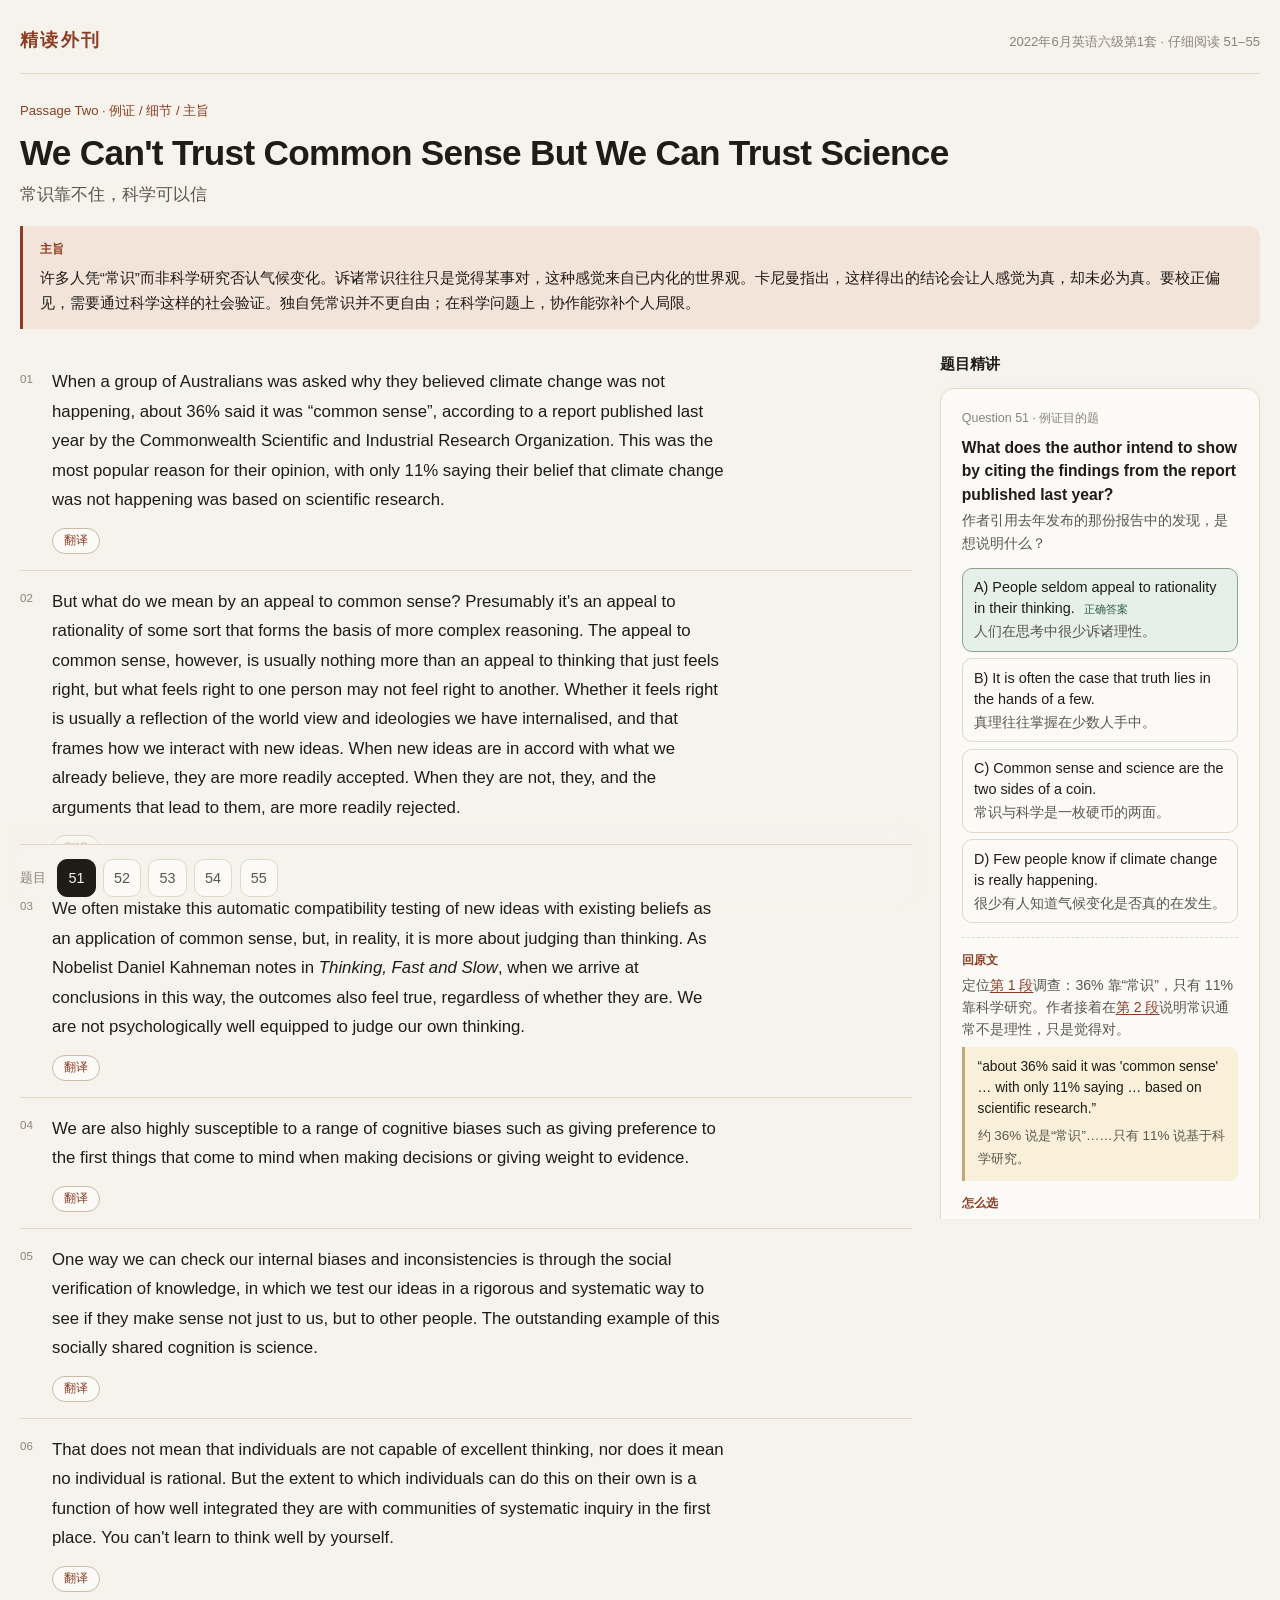
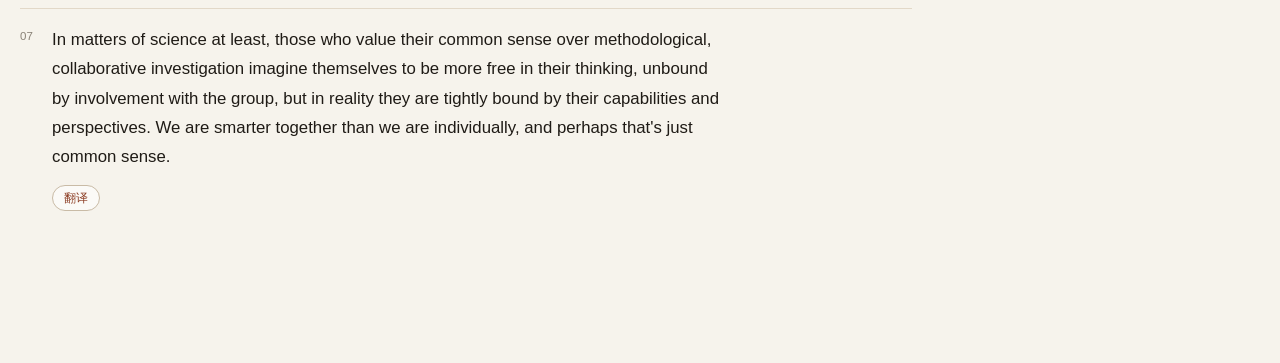
==== commit 378c6054: "Tighten the study layout and use straight apostrophes. Keep the article title at weight 600 so contr" ====
--- a/articles/cet6-2022-06-1-common-sense.html
+++ b/articles/cet6-2022-06-1-common-sense.html
@@ -3,7 +3,7 @@
 <head>
   <meta charset="UTF-8" />
   <meta name="viewport" content="width=device-width, initial-scale=1" />
-  <title>We Can’t Trust Common Sense But We Can Trust Science — 精读外刊</title>
+  <title>We Can't Trust Common Sense But We Can Trust Science — 精读外刊</title>
   <link rel="stylesheet" href="../assets/style.css" />
 </head>
 <body>
@@ -15,7 +15,7 @@
   <article class="article-wrap study">
     <header class="study-intro">
       <p class="kicker">Passage Two · 例证 / 细节 / 主旨</p>
-      <h1 class="article-title">We Can’t Trust Common Sense But We Can Trust Science</h1>
+      <h1 class="article-title">We Can't Trust Common Sense But We Can Trust Science</h1>
       <p class="article-title-zh">常识靠不住，科学可以信</p>
       <section class="gist">
         <h2>主旨</h2>
@@ -34,7 +34,7 @@
           </div>
           <div class="para" id="p2">
             <span class="num">02</span>
-            <p class="en">But what do we mean by an appeal to common sense? Presumably it’s an appeal to rationality of some sort that forms the basis of more complex reasoning. The appeal to common sense, however, is usually nothing more than an appeal to thinking that just feels right, but what feels right to one person may not feel right to another. Whether it feels right is usually a reflection of the world view and ideologies we have internalised, and that frames how we interact with new ideas. When new ideas are in accord with what we already believe, they are more readily accepted. When they are not, they, and the arguments that lead to them, are more readily rejected.</p>
+            <p class="en">But what do we mean by an appeal to common sense? Presumably it's an appeal to rationality of some sort that forms the basis of more complex reasoning. The appeal to common sense, however, is usually nothing more than an appeal to thinking that just feels right, but what feels right to one person may not feel right to another. Whether it feels right is usually a reflection of the world view and ideologies we have internalised, and that frames how we interact with new ideas. When new ideas are in accord with what we already believe, they are more readily accepted. When they are not, they, and the arguments that lead to them, are more readily rejected.</p>
             <button type="button" class="tr-toggle" aria-expanded="false">翻译</button>
             <p class="zh">可我们所说的“诉诸常识”到底是什么意思？按理说，它是诉诸某种理性，而这种理性构成了更复杂推理的基础。然而，诉诸常识通常不过是诉诸一种“就是觉得对”的想法；但对一个人来说觉得对的事，对另一个人未必觉得对。某件事是否让人觉得对，通常反映了我们内化了的世界观和意识形态，而这又框定了我们如何面对新观念。当新观念与我们已有的信念相符，就更容易被接受；若不相符，这些观念以及导向它们的论证，就更容易被拒绝。</p>
           </div>
@@ -58,13 +58,13 @@
           </div>
           <div class="para" id="p6">
             <span class="num">06</span>
-            <p class="en">That does not mean that individuals are not capable of excellent thinking, nor does it mean no individual is rational. But the extent to which individuals can do this on their own is a function of how well integrated they are with communities of systematic inquiry in the first place. You can’t learn to think well by yourself.</p>
+            <p class="en">That does not mean that individuals are not capable of excellent thinking, nor does it mean no individual is rational. But the extent to which individuals can do this on their own is a function of how well integrated they are with communities of systematic inquiry in the first place. You can't learn to think well by yourself.</p>
             <button type="button" class="tr-toggle" aria-expanded="false">翻译</button>
             <p class="zh">这并不意味着个人无法进行出色的思考，也不意味着没有人是理性的。但一个人能在多大程度上独自做到这一点，取决于他起初与系统性探究共同体融合得有多好。你无法独自学会如何思考得好。</p>
           </div>
           <div class="para" id="p7">
             <span class="num">07</span>
-            <p class="en">In matters of science at least, those who value their common sense over methodological, collaborative investigation imagine themselves to be more free in their thinking, unbound by involvement with the group, but in reality they are tightly bound by their capabilities and perspectives. We are smarter together than we are individually, and perhaps that’s just common sense.</p>
+            <p class="en">In matters of science at least, those who value their common sense over methodological, collaborative investigation imagine themselves to be more free in their thinking, unbound by involvement with the group, but in reality they are tightly bound by their capabilities and perspectives. We are smarter together than we are individually, and perhaps that's just common sense.</p>
             <button type="button" class="tr-toggle" aria-expanded="false">翻译</button>
             <p class="zh">至少在科学问题上，那些把常识看得比有方法、协作式的探究更重的人，自以为思考更自由，不受群体牵绊；但实际上，他们被自身的能力和视角牢牢束缚。我们在一起时比独自一人更聪明——而这或许就是常识。</p>
           </div>
@@ -109,7 +109,7 @@
               <h3>回原文</h3>
               <p>定位<button class="jump" type="button" data-jump="p1">第 1 段</button>调查：36% 靠“常识”，只有 11% 靠科学研究。作者接着在<button class="jump" type="button" data-jump="p2">第 2 段</button>说明常识通常不是理性，只是觉得对。</p>
               <blockquote class="evidence">
-                <p>“about 36% said it was ‘common sense’ … with only 11% saying … based on scientific research.”</p>
+                <p>“about 36% said it was 'common sense' … with only 11% saying … based on scientific research.”</p>
                 <span class="tr">约 36% 说是“常识”……只有 11% 说基于科学研究。</span>
               </blockquote>
               <h3>怎么选</h3>
@@ -127,7 +127,7 @@
             <p class="stem-zh">在作者看来，诉诸常识是什么？</p>
             <ul class="options">
               <li>
-                <p class="opt-en">A) It is the basis for the internalisation of individuals’ ideologies.</p>
+                <p class="opt-en">A) It is the basis for the internalisation of individuals' ideologies.</p>
                 <p class="opt-zh">它是个人意识形态得以内化的基础。</p>
               </li>
               <li>
@@ -241,7 +241,7 @@
             <p class="stem-zh">作者在文章结尾想传达什么信息？</p>
             <ul class="options">
               <li>
-                <p class="opt-en">A) Multiple perspectives stimulate people’s interest in exploring the unknown.</p>
+                <p class="opt-en">A) Multiple perspectives stimulate people's interest in exploring the unknown.</p>
                 <p class="opt-zh">多种视角会激发人们探索未知的兴趣。</p>
               </li>
               <li>
@@ -253,13 +253,13 @@
                 <p class="opt-zh">个人应当自由思考，以摆脱常识的束缚。</p>
               </li>
               <li class="is-key">
-                <p class="opt-en">D) Collaborative efforts can overcome individuals’ limitations in scientific inquiry. <span class="key-flag">正确答案</span></p>
+                <p class="opt-en">D) Collaborative efforts can overcome individuals' limitations in scientific inquiry. <span class="key-flag">正确答案</span></p>
                 <p class="opt-zh">协作能够克服个人在科学探究中的局限。</p>
               </li>
             </ul>
             <div class="teach">
               <h3>回原文</h3>
-              <p>结尾看<button class="jump" type="button" data-jump="p6">第 6 段</button>与<button class="jump" type="button" data-jump="p7">第 7 段</button>：You can’t learn to think well by yourself；We are smarter together…</p>
+              <p>结尾看<button class="jump" type="button" data-jump="p6">第 6 段</button>与<button class="jump" type="button" data-jump="p7">第 7 段</button>：You can't learn to think well by yourself；We are smarter together…</p>
               <blockquote class="evidence">
                 <p>“value their common sense over methodological, collaborative investigation… tightly bound… We are smarter together…”</p>
                 <span class="tr">把常识看得比协作探究更重……被自身能力和视角束缚。我们在一起时更聪明……</span>
--- a/assets/style.css
+++ b/assets/style.css
@@ -185,8 +185,10 @@
   font-family: var(--serif-en);
   font-size: clamp(1.7rem, 3.2vw, 2.2rem);
   line-height: 1.25;
-  font-weight: 650;
+  font-weight: 600;
   letter-spacing: -0.02em;
+  overflow-wrap: break-word;
+  max-width: 100%;
 }
 
 .article-title-zh {
@@ -257,14 +259,14 @@
   color: var(--accent);
   font-weight: 600;
 }
-.gist p { margin: 0; color: var(--ink); font-size: 0.95rem; line-height: 1.65; }
+.gist p { margin: 0; color: var(--ink); font-size: 0.95rem; line-height: 1.65; overflow-wrap: break-word; }
 
 /* —— Study split layout —— */
 .study-intro { margin-bottom: 1.2rem; }
 
 .study-grid {
   display: grid;
-  grid-template-columns: minmax(0, 1.7fr) minmax(260px, 22rem);
+  grid-template-columns: minmax(0, 1fr) minmax(240px, 20rem);
   gap: 1.25rem 1.75rem;
   align-items: start;
 }
@@ -374,8 +376,9 @@
   border-top: 1px solid var(--rule);
   position: sticky;
   bottom: 0;
-  background: color-mix(in srgb, var(--paper) 92%, transparent);
-  backdrop-filter: blur(8px);
+  background: color-mix(in srgb, var(--paper) 97%, white);
+  backdrop-filter: blur(10px);
+  box-shadow: 0 -8px 16px color-mix(in srgb, var(--paper) 80%, transparent);
 }
 .q-switcher-label {
   margin-right: 0.25rem;
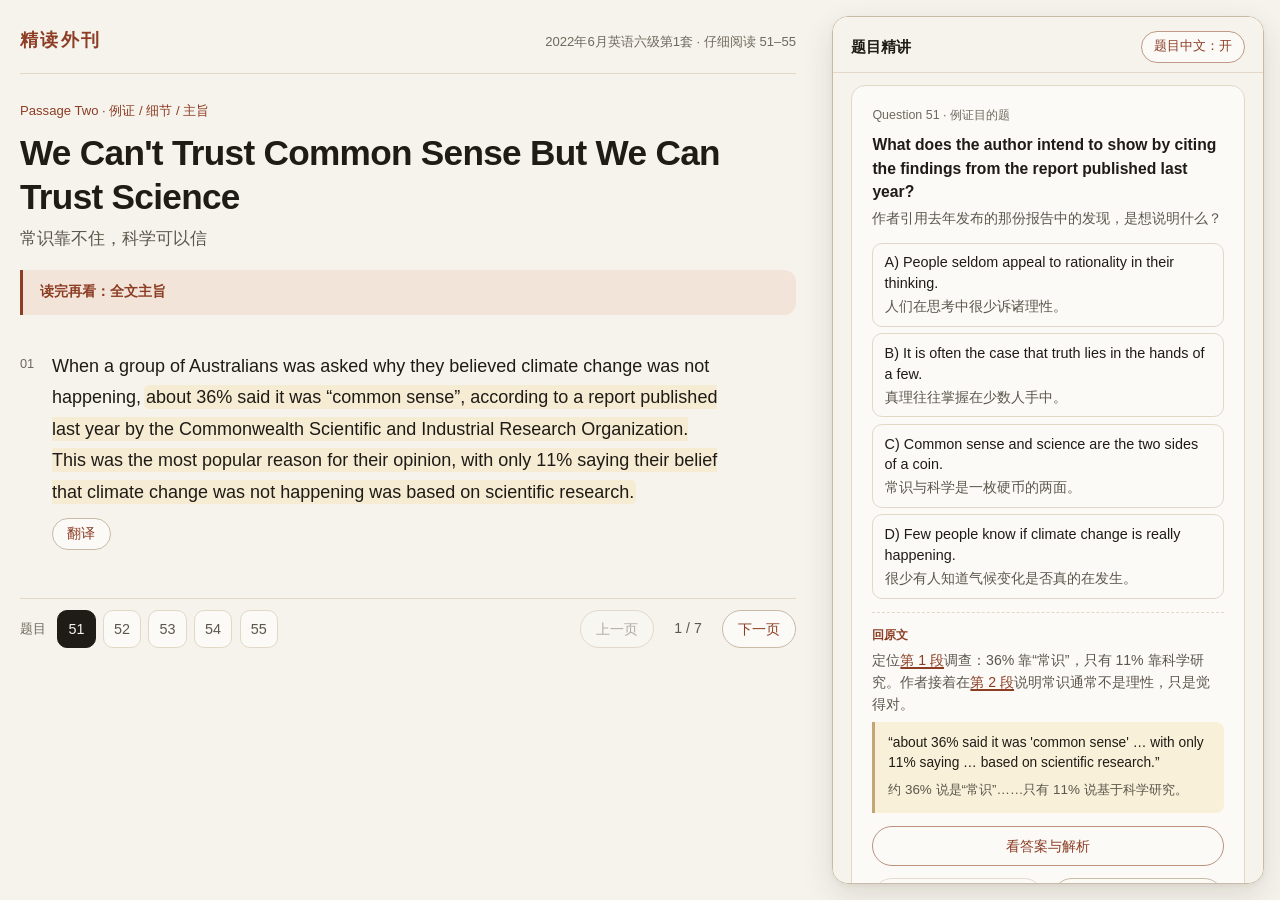
==== commit a3669d1a: "Update the CET study page with reveal, paging, and a floating sidebar. Hide answers until they are r" ====
--- a/articles/cet6-2022-06-1-common-sense.html
+++ b/articles/cet6-2022-06-1-common-sense.html
@@ -17,59 +17,65 @@
       <p class="kicker">Passage Two · 例证 / 细节 / 主旨</p>
       <h1 class="article-title">We Can't Trust Common Sense But We Can Trust Science</h1>
       <p class="article-title-zh">常识靠不住，科学可以信</p>
-      <section class="gist">
-        <h2>主旨</h2>
+      <details class="gist">
+        <summary>读完再看：全文主旨</summary>
         <p>许多人凭“常识”而非科学研究否认气候变化。诉诸常识往往只是觉得某事对，这种感觉来自已内化的世界观。卡尼曼指出，这样得出的结论会让人感觉为真，却未必为真。要校正偏见，需要通过科学这样的社会验证。独自凭常识并不更自由；在科学问题上，协作能弥补个人局限。</p>
-      </section>
+      </details>
     </header>
 
     <div class="study-grid">
       <div class="study-left">
         <section class="passage" data-passage>
-          <div class="para" id="p1">
-            <span class="num">01</span>
-            <p class="en">When a group of Australians was asked why they believed climate change was not happening, about 36% said it was “common sense”, according to a report published last year by the Commonwealth Scientific and Industrial Research Organization. This was the most popular reason for their opinion, with only 11% saying their belief that climate change was not happening was based on scientific research.</p>
-            <button type="button" class="tr-toggle" aria-expanded="false">翻译</button>
-            <p class="zh">澳大利亚联邦科学与工业研究组织去年发布的一份报告称，当一组澳大利亚人被问到为何相信气候变化并未发生时，约 36% 的人说这是“常识”。这是他们持有该看法最普遍的理由；只有 11% 的人说，他们之所以相信气候变化没有发生，是基于科学研究。</p>
-          </div>
-          <div class="para" id="p2">
-            <span class="num">02</span>
-            <p class="en">But what do we mean by an appeal to common sense? Presumably it's an appeal to rationality of some sort that forms the basis of more complex reasoning. The appeal to common sense, however, is usually nothing more than an appeal to thinking that just feels right, but what feels right to one person may not feel right to another. Whether it feels right is usually a reflection of the world view and ideologies we have internalised, and that frames how we interact with new ideas. When new ideas are in accord with what we already believe, they are more readily accepted. When they are not, they, and the arguments that lead to them, are more readily rejected.</p>
-            <button type="button" class="tr-toggle" aria-expanded="false">翻译</button>
-            <p class="zh">可我们所说的“诉诸常识”到底是什么意思？按理说，它是诉诸某种理性，而这种理性构成了更复杂推理的基础。然而，诉诸常识通常不过是诉诸一种“就是觉得对”的想法；但对一个人来说觉得对的事，对另一个人未必觉得对。某件事是否让人觉得对，通常反映了我们内化了的世界观和意识形态，而这又框定了我们如何面对新观念。当新观念与我们已有的信念相符，就更容易被接受；若不相符，这些观念以及导向它们的论证，就更容易被拒绝。</p>
-          </div>
-          <div class="para" id="p3">
-            <span class="num">03</span>
-            <p class="en">We often mistake this automatic compatibility testing of new ideas with existing beliefs as an application of common sense, but, in reality, it is more about judging than thinking. As Nobelist Daniel Kahneman notes in <em>Thinking, Fast and Slow</em>, when we arrive at conclusions in this way, the outcomes also feel true, regardless of whether they are. We are not psychologically well equipped to judge our own thinking.</p>
-            <button type="button" class="tr-toggle" aria-expanded="false">翻译</button>
-            <p class="zh">我们常常把这种把新观念与既有信念自动做“兼容性检测”的过程，误认成是在运用常识；但实际上，这更多是在评判，而不是在思考。诺贝尔奖得主丹尼尔·卡尼曼在《思考，快与慢》中指出，当我们以这种方式得出结论时，无论结论是否属实，结果也会让人觉得为真。我们在心理上，并不擅长评判自己的思考。</p>
-          </div>
-          <div class="para" id="p4">
-            <span class="num">04</span>
-            <p class="en">We are also highly susceptible to a range of cognitive biases such as giving preference to the first things that come to mind when making decisions or giving weight to evidence.</p>
-            <button type="button" class="tr-toggle" aria-expanded="false">翻译</button>
-            <p class="zh">我们还极易受到一系列认知偏差的影响，比如在做决定或权衡证据时，更偏爱最先进入脑海的事物。</p>
-          </div>
-          <div class="para" id="p5">
-            <span class="num">05</span>
-            <p class="en">One way we can check our internal biases and inconsistencies is through the social verification of knowledge, in which we test our ideas in a rigorous and systematic way to see if they make sense not just to us, but to other people. The outstanding example of this socially shared cognition is science.</p>
-            <button type="button" class="tr-toggle" aria-expanded="false">翻译</button>
-            <p class="zh">要检验内心的偏见和前后矛盾，办法之一是通过知识的社会验证：我们以严谨、系统的方式检验自己的想法，看它们是否不仅对自己说得通，对别人也说得通。这种社会共享认知最突出的例子，就是科学。</p>
-          </div>
-          <div class="para" id="p6">
-            <span class="num">06</span>
-            <p class="en">That does not mean that individuals are not capable of excellent thinking, nor does it mean no individual is rational. But the extent to which individuals can do this on their own is a function of how well integrated they are with communities of systematic inquiry in the first place. You can't learn to think well by yourself.</p>
-            <button type="button" class="tr-toggle" aria-expanded="false">翻译</button>
-            <p class="zh">这并不意味着个人无法进行出色的思考，也不意味着没有人是理性的。但一个人能在多大程度上独自做到这一点，取决于他起初与系统性探究共同体融合得有多好。你无法独自学会如何思考得好。</p>
-          </div>
-          <div class="para" id="p7">
-            <span class="num">07</span>
-            <p class="en">In matters of science at least, those who value their common sense over methodological, collaborative investigation imagine themselves to be more free in their thinking, unbound by involvement with the group, but in reality they are tightly bound by their capabilities and perspectives. We are smarter together than we are individually, and perhaps that's just common sense.</p>
-            <button type="button" class="tr-toggle" aria-expanded="false">翻译</button>
-            <p class="zh">至少在科学问题上，那些把常识看得比有方法、协作式的探究更重的人，自以为思考更自由，不受群体牵绊；但实际上，他们被自身的能力和视角牢牢束缚。我们在一起时比独自一人更聪明——而这或许就是常识。</p>
+          <div class="para" id="p1" tabindex="-1">
+            <a class="num" href="#p1" aria-label="第 1 段链接">01</a>
+            <p class="en" lang="en">When a group of Australians was asked why they believed climate change was not happening, <mark class="ev" id="q51-ev" tabindex="-1">about 36% said it was “common sense”, according to a report published last year by the Commonwealth Scientific and Industrial Research Organization. This was the most popular reason for their opinion, with only 11% saying their belief that climate change was not happening was based on scientific research.</mark></p>
+            <button type="button" class="tr-toggle" aria-expanded="false">翻译</button>
+            <p class="zh">澳大利亚联邦科学与工业研究组织去年发布的一份报告称，当一组澳大利亚人被问到为何相信气候变化并未发生时，约 36% 的人说这是“常识”。这是他们持有该看法最普遍的理由；只有 11% 的人说，他们之所以相信气候变化没有发生，是基于科学研究。<button type="button" class="tr-close">收起</button></p>
+          </div>
+          <div class="para" id="p2" tabindex="-1">
+            <a class="num" href="#p2" aria-label="第 2 段链接">02</a>
+            <p class="en" lang="en">But what do we mean by an appeal to common sense? Presumably it's an appeal to rationality of some sort that forms the basis of more complex reasoning. <mark class="ev" id="q52-ev" tabindex="-1">The appeal to common sense, however, is usually nothing more than an appeal to thinking that just feels right, but what feels right to one person may not feel right to another.</mark> Whether it feels right is usually a reflection of the world view and ideologies we have internalised, and that frames how we interact with new ideas. When new ideas are in accord with what we already believe, they are more readily accepted. When they are not, they, and the arguments that lead to them, are more readily rejected.</p>
+            <button type="button" class="tr-toggle" aria-expanded="false">翻译</button>
+            <p class="zh">可我们所说的“诉诸常识”到底是什么意思？按理说，它是诉诸某种理性，而这种理性构成了更复杂推理的基础。然而，诉诸常识通常不过是诉诸一种“就是觉得对”的想法；但对一个人来说觉得对的事，对另一个人未必觉得对。某件事是否让人觉得对，通常反映了我们内化了的世界观和意识形态，而这又框定了我们如何面对新观念。当新观念与我们已有的信念相符，就更容易被接受；若不相符，这些观念以及导向它们的论证，就更容易被拒绝。<button type="button" class="tr-close">收起</button></p>
+          </div>
+          <div class="para" id="p3" tabindex="-1">
+            <a class="num" href="#p3" aria-label="第 3 段链接">03</a>
+            <p class="en" lang="en">We often mistake this automatic compatibility testing of new ideas with existing beliefs as an application of common sense, but, in reality, it is more about judging than thinking. As Nobelist Daniel Kahneman notes in <em>Thinking, Fast and Slow</em>, <mark class="ev" id="q53-ev" tabindex="-1">when we arrive at conclusions in this way, the outcomes also feel true, regardless of whether they are.</mark> We are not psychologically well equipped to judge our own thinking.</p>
+            <button type="button" class="tr-toggle" aria-expanded="false">翻译</button>
+            <p class="zh">我们常常把这种把新观念与既有信念自动做“兼容性检测”的过程，误认成是在运用常识；但实际上，这更多是在评判，而不是在思考。诺贝尔奖得主丹尼尔·卡尼曼在《思考，快与慢》中指出，当我们以这种方式得出结论时，无论结论是否属实，结果也会让人觉得为真。我们在心理上，并不擅长评判自己的思考。<button type="button" class="tr-close">收起</button></p>
+          </div>
+          <div class="para" id="p4" tabindex="-1">
+            <a class="num" href="#p4" aria-label="第 4 段链接">04</a>
+            <p class="en" lang="en">We are also highly susceptible to a range of cognitive biases such as giving preference to the first things that come to mind when making decisions or giving weight to evidence.</p>
+            <button type="button" class="tr-toggle" aria-expanded="false">翻译</button>
+            <p class="zh">我们还极易受到一系列认知偏差的影响，比如在做决定或权衡证据时，更偏爱最先进入脑海的事物。<button type="button" class="tr-close">收起</button></p>
+          </div>
+          <div class="para" id="p5" tabindex="-1">
+            <a class="num" href="#p5" aria-label="第 5 段链接">05</a>
+            <p class="en" lang="en"><mark class="ev" id="q54-ev" tabindex="-1">One way we can check our internal biases and inconsistencies is through the social verification of knowledge</mark>, in which we test our ideas in a rigorous and systematic way to see if they make sense not just to us, but to other people. <mark class="ev" data-ev="54">The outstanding example of this socially shared cognition is science.</mark></p>
+            <button type="button" class="tr-toggle" aria-expanded="false">翻译</button>
+            <p class="zh">要检验内心的偏见和前后矛盾，办法之一是通过知识的社会验证：我们以严谨、系统的方式检验自己的想法，看它们是否不仅对自己说得通，对别人也说得通。这种社会共享认知最突出的例子，就是科学。<button type="button" class="tr-close">收起</button></p>
+          </div>
+          <div class="para" id="p6" tabindex="-1">
+            <a class="num" href="#p6" aria-label="第 6 段链接">06</a>
+            <p class="en" lang="en">That does not mean that individuals are not capable of excellent thinking, nor does it mean no individual is rational. But the extent to which individuals can do this on their own is a function of how well integrated they are with communities of systematic inquiry in the first place. You can't learn to think well by yourself.</p>
+            <button type="button" class="tr-toggle" aria-expanded="false">翻译</button>
+            <p class="zh">这并不意味着个人无法进行出色的思考，也不意味着没有人是理性的。但一个人能在多大程度上独自做到这一点，取决于他起初与系统性探究共同体融合得有多好。你无法独自学会如何思考得好。<button type="button" class="tr-close">收起</button></p>
+          </div>
+          <div class="para" id="p7" tabindex="-1">
+            <a class="num" href="#p7" aria-label="第 7 段链接">07</a>
+            <p class="en" lang="en">In matters of science at least, those who value their common sense over methodological, collaborative investigation imagine themselves to be more free in their thinking, unbound by involvement with the group, but in reality they are tightly bound by their capabilities and perspectives. <mark class="ev" id="q55-ev" tabindex="-1">We are smarter together than we are individually</mark>, and perhaps that's just common sense.</p>
+            <button type="button" class="tr-toggle" aria-expanded="false">翻译</button>
+            <p class="zh">至少在科学问题上，那些把常识看得比有方法、协作式的探究更重的人，自以为思考更自由，不受群体牵绊；但实际上，他们被自身的能力和视角牢牢束缚。我们在一起时比独自一人更聪明——而这或许就是常识。<button type="button" class="tr-close">收起</button></p>
           </div>
         </section>
 
+        <div class="study-bar">
+        <nav class="page-switcher" aria-label="原文翻页">
+          <button type="button" class="page-prev">上一页</button>
+          <span class="page-count" aria-hidden="true">1 / 7</span>
+          <button type="button" class="page-next">下一页</button>
+        </nav>
         <nav class="q-switcher" aria-label="切换题目">
           <span class="q-switcher-label">题目</span>
           <button type="button" data-q-goto="51" aria-current="true">51</button>
@@ -78,40 +84,34 @@
           <button type="button" data-q-goto="54">54</button>
           <button type="button" data-q-goto="55">55</button>
         </nav>
+        </div>
+        <p class="sr-only" id="page-status" aria-live="polite"></p>
       </div>
 
-      <aside class="study-right" aria-live="polite">
-        <p class="questions-head">题目精讲</p>
+      <p class="sr-only" id="q-status" aria-live="polite"></p>
+      <aside class="study-right" aria-label="题目精讲">
+        <div class="questions-top"><p class="questions-head">题目精讲</p><button type="button" class="stemzh-toggle" aria-pressed="true">题目中文：开</button></div>
         <section class="questions">
           <div class="q is-active" data-q="51">
-            <p class="q-label">Question 51 · 例证目的题</p>
-            <p class="stem">What does the author intend to show by citing the findings from the report published last year?</p>
+            <h2 class="q-label" tabindex="-1">Question 51 · 例证目的题</h2>
+            <p class="stem" lang="en">What does the author intend to show by citing the findings from the report published last year?</p>
             <p class="stem-zh">作者引用去年发布的那份报告中的发现，是想说明什么？</p>
             <ul class="options">
-              <li class="is-key">
-                <p class="opt-en">A) People seldom appeal to rationality in their thinking. <span class="key-flag">正确答案</span></p>
-                <p class="opt-zh">人们在思考中很少诉诸理性。</p>
-              </li>
-              <li>
-                <p class="opt-en">B) It is often the case that truth lies in the hands of a few.</p>
-                <p class="opt-zh">真理往往掌握在少数人手中。</p>
-              </li>
-              <li>
-                <p class="opt-en">C) Common sense and science are the two sides of a coin.</p>
-                <p class="opt-zh">常识与科学是一枚硬币的两面。</p>
-              </li>
-              <li>
-                <p class="opt-en">D) Few people know if climate change is really happening.</p>
-                <p class="opt-zh">很少有人知道气候变化是否真的在发生。</p>
-              </li>
-            </ul>
-            <div class="teach">
-              <h3>回原文</h3>
-              <p>定位<button class="jump" type="button" data-jump="p1">第 1 段</button>调查：36% 靠“常识”，只有 11% 靠科学研究。作者接着在<button class="jump" type="button" data-jump="p2">第 2 段</button>说明常识通常不是理性，只是觉得对。</p>
+              <li class="is-key"><button type="button" class="opt" aria-pressed="false"><span class="opt-en" lang="en">A) People seldom appeal to rationality in their thinking.</span><span class="opt-zh">人们在思考中很少诉诸理性。</span><span class="key-flag">正确答案</span><span class="wrong-flag">选错了</span></button></li>
+              <li><button type="button" class="opt" aria-pressed="false"><span class="opt-en" lang="en">B) It is often the case that truth lies in the hands of a few.</span><span class="opt-zh">真理往往掌握在少数人手中。</span><span class="key-flag">正确答案</span><span class="wrong-flag">选错了</span></button></li>
+              <li><button type="button" class="opt" aria-pressed="false"><span class="opt-en" lang="en">C) Common sense and science are the two sides of a coin.</span><span class="opt-zh">常识与科学是一枚硬币的两面。</span><span class="key-flag">正确答案</span><span class="wrong-flag">选错了</span></button></li>
+              <li><button type="button" class="opt" aria-pressed="false"><span class="opt-en" lang="en">D) Few people know if climate change is really happening.</span><span class="opt-zh">很少有人知道气候变化是否真的在发生。</span><span class="key-flag">正确答案</span><span class="wrong-flag">选错了</span></button></li>
+            </ul>
+            <div class="teach">
+              <div class="teach-locate">
+              <h3>回原文</h3>
+              <p>定位<button class="jump" type="button" data-jump="q51-ev">第 1 段</button>调查：36% 靠“常识”，只有 11% 靠科学研究。作者接着在<button class="jump" type="button" data-jump="p2">第 2 段</button>说明常识通常不是理性，只是觉得对。</p>
               <blockquote class="evidence">
                 <p>“about 36% said it was 'common sense' … with only 11% saying … based on scientific research.”</p>
                 <span class="tr">约 36% 说是“常识”……只有 11% 说基于科学研究。</span>
               </blockquote>
+              </div>
+              <div class="teach-answer" id="ans-51" hidden>
               <h3>怎么选</h3>
               <p>例证题问的是例子服务什么观点，不是气候本身。36% vs 11% 改写成 <em>seldom appeal to rationality</em>，选 A。</p>
               <h3>干扰项</h3>
@@ -119,37 +119,31 @@
                 <li>B 无中生有；C 偷换关系（作者在对比，不是说二者对等）；D 就事论事，没看例子目的。</li>
               </ul>
             </div>
+              </div>
+            <button type="button" class="reveal" aria-expanded="false" aria-controls="ans-51">看答案与解析</button>
+            <div class="q-pager"><button type="button" class="q-prev">上一题</button><button type="button" class="q-next">下一题</button></div>
           </div>
 
           <div class="q" data-q="52" hidden>
-            <p class="q-label">Question 52 · 细节题</p>
-            <p class="stem">What is the appeal to common sense according to the author?</p>
+            <h2 class="q-label" tabindex="-1">Question 52 · 细节题</h2>
+            <p class="stem" lang="en">What is the appeal to common sense according to the author?</p>
             <p class="stem-zh">在作者看来，诉诸常识是什么？</p>
             <ul class="options">
-              <li>
-                <p class="opt-en">A) It is the basis for the internalisation of individuals' ideologies.</p>
-                <p class="opt-zh">它是个人意识形态得以内化的基础。</p>
-              </li>
-              <li>
-                <p class="opt-en">B) It is a series of conceptions formulated from complex reasoning.</p>
-                <p class="opt-zh">它是由复杂推理形成的一系列观念。</p>
-              </li>
-              <li>
-                <p class="opt-en">C) It is collective wisdom that helps people interact with new ideas.</p>
-                <p class="opt-zh">它是帮助人们与新观念互动的集体智慧。</p>
-              </li>
-              <li class="is-key">
-                <p class="opt-en">D) It is something subjective based on what one perceives to be right. <span class="key-flag">正确答案</span></p>
-                <p class="opt-zh">它是一种主观的东西，取决于一个人觉得什么是对的。</p>
-              </li>
-            </ul>
-            <div class="teach">
-              <h3>回原文</h3>
-              <p><button class="jump" type="button" data-jump="p2">第 2 段</button>先让步（Presumably…），再用 however 下定义：just feels right，且因人而异。</p>
+              <li><button type="button" class="opt" aria-pressed="false"><span class="opt-en" lang="en">A) It is the basis for the internalisation of individuals' ideologies.</span><span class="opt-zh">它是个人意识形态得以内化的基础。</span><span class="key-flag">正确答案</span><span class="wrong-flag">选错了</span></button></li>
+              <li><button type="button" class="opt" aria-pressed="false"><span class="opt-en" lang="en">B) It is a series of conceptions formulated from complex reasoning.</span><span class="opt-zh">它是由复杂推理形成的一系列观念。</span><span class="key-flag">正确答案</span><span class="wrong-flag">选错了</span></button></li>
+              <li><button type="button" class="opt" aria-pressed="false"><span class="opt-en" lang="en">C) It is collective wisdom that helps people interact with new ideas.</span><span class="opt-zh">它是帮助人们与新观念互动的集体智慧。</span><span class="key-flag">正确答案</span><span class="wrong-flag">选错了</span></button></li>
+              <li class="is-key"><button type="button" class="opt" aria-pressed="false"><span class="opt-en" lang="en">D) It is something subjective based on what one perceives to be right.</span><span class="opt-zh">它是一种主观的东西，取决于一个人觉得什么是对的。</span><span class="key-flag">正确答案</span><span class="wrong-flag">选错了</span></button></li>
+            </ul>
+            <div class="teach">
+              <div class="teach-locate">
+              <h3>回原文</h3>
+              <p><button class="jump" type="button" data-jump="q52-ev">第 2 段</button>先让步（Presumably…），再用 however 下定义：just feels right，且因人而异。</p>
               <blockquote class="evidence">
                 <p>“usually nothing more than an appeal to thinking that just feels right…”</p>
                 <span class="tr">通常不过是诉诸一种“就是觉得对”的想法……</span>
               </blockquote>
+              </div>
+              <div class="teach-answer" id="ans-52" hidden>
               <h3>怎么选</h3>
               <p>抓转折句，不抓让步句。D 的 <em>subjective</em> / <em>perceives to be right</em> 即同义改写。</p>
               <h3>干扰项</h3>
@@ -157,37 +151,31 @@
                 <li>A 因果颠倒（常识是内化观念的反映，不是基础）；B 把让步当结论；C 把后文科学特点安到常识上。</li>
               </ul>
             </div>
+              </div>
+            <button type="button" class="reveal" aria-expanded="false" aria-controls="ans-52">看答案与解析</button>
+            <div class="q-pager"><button type="button" class="q-prev">上一题</button><button type="button" class="q-next">下一题</button></div>
           </div>
 
           <div class="q" data-q="53" hidden>
-            <p class="q-label">Question 53 · 细节题</p>
-            <p class="stem">What does Daniel Kahneman think is the problem of testing new ideas with existing beliefs?</p>
+            <h2 class="q-label" tabindex="-1">Question 53 · 细节题</h2>
+            <p class="stem" lang="en">What does Daniel Kahneman think is the problem of testing new ideas with existing beliefs?</p>
             <p class="stem-zh">在丹尼尔·卡尼曼看来，用既有信念检验新观念，问题出在哪里？</p>
             <ul class="options">
-              <li class="is-key">
-                <p class="opt-en">A) It may lead to incorrect judgment. <span class="key-flag">正确答案</span></p>
-                <p class="opt-zh">它可能导致错误的判断。</p>
-              </li>
-              <li>
-                <p class="opt-en">B) It makes no use of common sense.</p>
-                <p class="opt-zh">它没有运用常识。</p>
-              </li>
-              <li>
-                <p class="opt-en">C) It fails to correct mistakes through serious reasoning.</p>
-                <p class="opt-zh">它无法通过严肃推理来纠正错误。</p>
-              </li>
-              <li>
-                <p class="opt-en">D) It can produce psychologically unacceptable outcomes.</p>
-                <p class="opt-zh">它可能产生心理上不可接受的结果。</p>
-              </li>
-            </ul>
-            <div class="teach">
-              <h3>回原文</h3>
-              <p>卡尼曼在<button class="jump" type="button" data-jump="p3">第 3 段</button>：这样得出的结论会 feel true，regardless of whether they are。</p>
+              <li class="is-key"><button type="button" class="opt" aria-pressed="false"><span class="opt-en" lang="en">A) It may lead to incorrect judgment.</span><span class="opt-zh">它可能导致错误的判断。</span><span class="key-flag">正确答案</span><span class="wrong-flag">选错了</span></button></li>
+              <li><button type="button" class="opt" aria-pressed="false"><span class="opt-en" lang="en">B) It makes no use of common sense.</span><span class="opt-zh">它没有运用常识。</span><span class="key-flag">正确答案</span><span class="wrong-flag">选错了</span></button></li>
+              <li><button type="button" class="opt" aria-pressed="false"><span class="opt-en" lang="en">C) It fails to correct mistakes through serious reasoning.</span><span class="opt-zh">它无法通过严肃推理来纠正错误。</span><span class="key-flag">正确答案</span><span class="wrong-flag">选错了</span></button></li>
+              <li><button type="button" class="opt" aria-pressed="false"><span class="opt-en" lang="en">D) It can produce psychologically unacceptable outcomes.</span><span class="opt-zh">它可能产生心理上不可接受的结果。</span><span class="key-flag">正确答案</span><span class="wrong-flag">选错了</span></button></li>
+            </ul>
+            <div class="teach">
+              <div class="teach-locate">
+              <h3>回原文</h3>
+              <p>卡尼曼在<button class="jump" type="button" data-jump="q53-ev">第 3 段</button>：这样得出的结论会 feel true，regardless of whether they are。</p>
               <blockquote class="evidence">
                 <p>“the outcomes also feel true, regardless of whether they are.”</p>
                 <span class="tr">无论结论是否属实，结果也会让人觉得为真。</span>
               </blockquote>
+              </div>
+              <div class="teach-answer" id="ans-53" hidden>
               <h3>怎么选</h3>
               <p>感觉为真 ≠ 实际为真，改写为 <em>may lead to incorrect judgment</em>，选 A。只写卡尼曼那两句，不扩到后文科学验证。</p>
               <h3>干扰项</h3>
@@ -195,37 +183,31 @@
                 <li>B 答非所问；C 延伸过度；D 偷换 <em>psychologically</em>（原文说心理能力不足，不是结果不可接受）。</li>
               </ul>
             </div>
+              </div>
+            <button type="button" class="reveal" aria-expanded="false" aria-controls="ans-53">看答案与解析</button>
+            <div class="q-pager"><button type="button" class="q-prev">上一题</button><button type="button" class="q-next">下一题</button></div>
           </div>
 
           <div class="q" data-q="54" hidden>
-            <p class="q-label">Question 54 · 细节题</p>
-            <p class="stem">What can we do to be less susceptible to cognitive biases?</p>
+            <h2 class="q-label" tabindex="-1">Question 54 · 细节题</h2>
+            <p class="stem" lang="en">What can we do to be less susceptible to cognitive biases?</p>
             <p class="stem-zh">怎样才能不那么容易受到认知偏差的影响？</p>
             <ul class="options">
-              <li>
-                <p class="opt-en">A) Give equal weight to evidence of both sides in a conflict.</p>
-                <p class="opt-zh">在冲突中对双方的证据给予同等分量。</p>
-              </li>
-              <li>
-                <p class="opt-en">B) Provide convincing examples in developing an argument.</p>
-                <p class="opt-zh">在展开论证时提供有说服力的例子。</p>
-              </li>
-              <li class="is-key">
-                <p class="opt-en">C) Establish socially shared cognition via scientific methods. <span class="key-flag">正确答案</span></p>
-                <p class="opt-zh">通过科学方法建立社会共享的认知。</p>
-              </li>
-              <li>
-                <p class="opt-en">D) Avoid inconsistencies when addressing controversial issues.</p>
-                <p class="opt-zh">在处理有争议的问题时避免前后矛盾。</p>
-              </li>
-            </ul>
-            <div class="teach">
-              <h3>回原文</h3>
-              <p><button class="jump" type="button" data-jump="p4">第 4 段</button>提出 biases；办法在<button class="jump" type="button" data-jump="p5">第 5 段</button>：social verification / socially shared cognition，突出例子是 science。</p>
+              <li><button type="button" class="opt" aria-pressed="false"><span class="opt-en" lang="en">A) Give equal weight to evidence of both sides in a conflict.</span><span class="opt-zh">在冲突中对双方的证据给予同等分量。</span><span class="key-flag">正确答案</span><span class="wrong-flag">选错了</span></button></li>
+              <li><button type="button" class="opt" aria-pressed="false"><span class="opt-en" lang="en">B) Provide convincing examples in developing an argument.</span><span class="opt-zh">在展开论证时提供有说服力的例子。</span><span class="key-flag">正确答案</span><span class="wrong-flag">选错了</span></button></li>
+              <li class="is-key"><button type="button" class="opt" aria-pressed="false"><span class="opt-en" lang="en">C) Establish socially shared cognition via scientific methods.</span><span class="opt-zh">通过科学方法建立社会共享的认知。</span><span class="key-flag">正确答案</span><span class="wrong-flag">选错了</span></button></li>
+              <li><button type="button" class="opt" aria-pressed="false"><span class="opt-en" lang="en">D) Avoid inconsistencies when addressing controversial issues.</span><span class="opt-zh">在处理有争议的问题时避免前后矛盾。</span><span class="key-flag">正确答案</span><span class="wrong-flag">选错了</span></button></li>
+            </ul>
+            <div class="teach">
+              <div class="teach-locate">
+              <h3>回原文</h3>
+              <p><button class="jump" type="button" data-jump="p4">第 4 段</button>提出 biases；办法在<button class="jump" type="button" data-jump="q54-ev">第 5 段</button>：social verification / socially shared cognition，突出例子是 science。</p>
               <blockquote class="evidence">
                 <p>“check our internal biases … through the social verification of knowledge… socially shared cognition is science.”</p>
                 <span class="tr">通过知识的社会验证检验偏见……社会共享认知最突出的例子是科学。</span>
               </blockquote>
+              </div>
+              <div class="teach-answer" id="ans-54" hidden>
               <h3>怎么选</h3>
               <p>问 “what can we do”，答案必须是办法。C 把社会共享认知 + 科学方法合在一起。</p>
               <h3>干扰项</h3>
@@ -233,37 +215,31 @@
                 <li>A 误用第 4 段 “giving weight to evidence”；B 无中生有；D 把要被检验的现象当成办法。</li>
               </ul>
             </div>
+              </div>
+            <button type="button" class="reveal" aria-expanded="false" aria-controls="ans-54">看答案与解析</button>
+            <div class="q-pager"><button type="button" class="q-prev">上一题</button><button type="button" class="q-next">下一题</button></div>
           </div>
 
           <div class="q" data-q="55" hidden>
-            <p class="q-label">Question 55 · 主旨 / 结尾态度题</p>
-            <p class="stem">What message does the author try to convey at the end of the passage?</p>
+            <h2 class="q-label" tabindex="-1">Question 55 · 主旨 / 结尾态度题</h2>
+            <p class="stem" lang="en">What message does the author try to convey at the end of the passage?</p>
             <p class="stem-zh">作者在文章结尾想传达什么信息？</p>
             <ul class="options">
-              <li>
-                <p class="opt-en">A) Multiple perspectives stimulate people's interest in exploring the unknown.</p>
-                <p class="opt-zh">多种视角会激发人们探索未知的兴趣。</p>
-              </li>
-              <li>
-                <p class="opt-en">B) Individuals can enhance their overall capabilities by interacting with others.</p>
-                <p class="opt-zh">个人可以通过与他人互动来提升自己的整体能力。</p>
-              </li>
-              <li>
-                <p class="opt-en">C) Individuals should think freely to break from the restrictions of common sense.</p>
-                <p class="opt-zh">个人应当自由思考，以摆脱常识的束缚。</p>
-              </li>
-              <li class="is-key">
-                <p class="opt-en">D) Collaborative efforts can overcome individuals' limitations in scientific inquiry. <span class="key-flag">正确答案</span></p>
-                <p class="opt-zh">协作能够克服个人在科学探究中的局限。</p>
-              </li>
-            </ul>
-            <div class="teach">
-              <h3>回原文</h3>
-              <p>结尾看<button class="jump" type="button" data-jump="p6">第 6 段</button>与<button class="jump" type="button" data-jump="p7">第 7 段</button>：You can't learn to think well by yourself；We are smarter together…</p>
+              <li><button type="button" class="opt" aria-pressed="false"><span class="opt-en" lang="en">A) Multiple perspectives stimulate people's interest in exploring the unknown.</span><span class="opt-zh">多种视角会激发人们探索未知的兴趣。</span><span class="key-flag">正确答案</span><span class="wrong-flag">选错了</span></button></li>
+              <li><button type="button" class="opt" aria-pressed="false"><span class="opt-en" lang="en">B) Individuals can enhance their overall capabilities by interacting with others.</span><span class="opt-zh">个人可以通过与他人互动来提升自己的整体能力。</span><span class="key-flag">正确答案</span><span class="wrong-flag">选错了</span></button></li>
+              <li><button type="button" class="opt" aria-pressed="false"><span class="opt-en" lang="en">C) Individuals should think freely to break from the restrictions of common sense.</span><span class="opt-zh">个人应当自由思考，以摆脱常识的束缚。</span><span class="key-flag">正确答案</span><span class="wrong-flag">选错了</span></button></li>
+              <li class="is-key"><button type="button" class="opt" aria-pressed="false"><span class="opt-en" lang="en">D) Collaborative efforts can overcome individuals' limitations in scientific inquiry.</span><span class="opt-zh">协作能够克服个人在科学探究中的局限。</span><span class="key-flag">正确答案</span><span class="wrong-flag">选错了</span></button></li>
+            </ul>
+            <div class="teach">
+              <div class="teach-locate">
+              <h3>回原文</h3>
+              <p>结尾看<button class="jump" type="button" data-jump="p6">第 6 段</button>与<button class="jump" type="button" data-jump="q55-ev">第 7 段</button>：You can't learn to think well by yourself；We are smarter together…</p>
               <blockquote class="evidence">
                 <p>“value their common sense over methodological, collaborative investigation… tightly bound… We are smarter together…”</p>
                 <span class="tr">把常识看得比协作探究更重……被自身能力和视角束缚。我们在一起时更聪明……</span>
               </blockquote>
+              </div>
+              <div class="teach-answer" id="ans-55" hidden>
               <h3>怎么选</h3>
               <p>独自凭常识受限；有方法的协作探究让人更聪明 → D。</p>
               <h3>干扰项</h3>
@@ -271,6 +247,9 @@
                 <li>A 无中生有；B 范围过大（overall capabilities 太泛）；C 方向反了（作者批评自以为更自由的人）。</li>
               </ul>
             </div>
+              </div>
+            <button type="button" class="reveal" aria-expanded="false" aria-controls="ans-55">看答案与解析</button>
+            <div class="q-pager"><button type="button" class="q-prev">上一题</button><button type="button" class="q-next">下一题</button></div>
           </div>
         </section>
       </aside>
--- a/assets/style.css
+++ b/assets/style.css
@@ -4,7 +4,7 @@
   --paper-raised: #fbfaf7;
   --ink: #1f1b16;
   --ink-soft: #5c564c;
-  --ink-faint: #8a8378;
+  --ink-faint: #6f685d;
   --rule: #e2d8c8;
   --rule-strong: #c9bba6;
   --accent: #8c3d24;
@@ -249,9 +249,19 @@
   background: var(--accent-soft);
   border-left: 3px solid var(--accent);
   border-radius: 0 12px 12px 0;
-  padding: 0.85rem 1.05rem;
-  margin: 0 0 1.4rem;
-}
+  padding: 0.35rem 1.05rem 0.5rem;
+  margin: 0 0 1.2rem;
+}
+.gist summary {
+  cursor: pointer;
+  min-height: 32px;
+  display: flex;
+  align-items: center;
+  font-weight: 600;
+  font-size: 0.85rem;
+  color: var(--accent);
+}
+.gist[open] summary { margin-bottom: 0.35rem; }
 .gist h2 {
   margin: 0 0 0.3rem;
   font-family: var(--sans);
@@ -286,7 +296,7 @@
   overflow: auto;
 }
 
-.passage { margin: 0; }
+.passage { margin: 0; padding-bottom: 3.75rem; }
 
 .para {
   position: relative;
@@ -300,13 +310,15 @@
   left: 0;
   top: 1.15rem;
   font-family: var(--sans);
-  font-size: 0.72rem;
+  font-size: 0.8rem;
   color: var(--ink-faint);
-}
+  text-decoration: none;
+}
+.para .num:hover { color: var(--accent); text-decoration: underline; }
 
 .en {
   font-family: var(--serif-en);
-  font-size: 1.05rem;
+  font-size: 1.125rem;
   line-height: 1.75;
   margin: 0 0 0.55rem;
   max-width: 42rem;
@@ -331,8 +343,10 @@
   background: var(--paper-raised);
   color: var(--accent);
   font-family: var(--sans);
-  font-size: 0.78rem;
-  padding: 0.22rem 0.7rem;
+  font-size: 0.85rem;
+  min-height: 32px;
+  padding: 0.3rem 0.9rem;
+  margin-bottom: 0.5rem;
   border-radius: 999px;
   cursor: pointer;
 }
@@ -378,7 +392,6 @@
   bottom: 0;
   background: color-mix(in srgb, var(--paper) 97%, white);
   backdrop-filter: blur(10px);
-  box-shadow: 0 -8px 16px color-mix(in srgb, var(--paper) 80%, transparent);
 }
 .q-switcher-label {
   margin-right: 0.25rem;
@@ -481,7 +494,7 @@
   font-size: 0.86rem;
   line-height: 1.45;
 }
-.options li.is-key {
+.q.is-revealed .options li.is-key {
   border-color: color-mix(in srgb, var(--correct) 45%, var(--rule));
   background: var(--correct-bg);
 }
@@ -548,6 +561,7 @@
   cursor: pointer;
   padding: 0;
   text-decoration: underline;
+  text-decoration-thickness: 1.5px;
   text-underline-offset: 0.16em;
 }
 
@@ -557,6 +571,74 @@
   font-family: var(--sans);
   font-size: 0.82rem;
 }
+
+/* —— Study page additions —— */
+.sr-only {
+  position: absolute; width: 1px; height: 1px; padding: 0; margin: -1px;
+  overflow: hidden; clip: rect(0 0 0 0); white-space: nowrap; border: 0;
+}
+.study .para > .zh {
+  border-left: 2px solid var(--rule-strong);
+  padding-left: 0.75rem;
+}
+.tr-close {
+  appearance: none; border: 0; background: none; cursor: pointer;
+  margin-left: 0.5rem; padding: 0.1rem 0.3rem; min-height: 24px;
+  font-family: var(--sans); font-size: 0.78rem; color: var(--accent);
+  text-decoration: underline; text-decoration-thickness: 1px; text-underline-offset: 0.16em;
+}
+mark.ev { background: none; color: inherit; border-radius: 3px; }
+mark.ev.is-active {
+  background: color-mix(in srgb, var(--highlight) 40%, transparent);
+  box-shadow: 0 0 0 2px color-mix(in srgb, var(--highlight) 40%, transparent);
+}
+.para.is-lit mark.ev.is-active {
+  background: color-mix(in srgb, var(--gold) 45%, transparent);
+  box-shadow: 0 0 0 2px color-mix(in srgb, var(--gold) 45%, transparent);
+}
+.back-to-q {
+  appearance: none; display: inline-flex; align-items: center; margin: 0.5rem 0 0 0.5rem;
+  min-height: 32px; padding: 0.3rem 0.9rem; border-radius: 999px; cursor: pointer;
+  border: 1px solid var(--accent); background: var(--accent); color: var(--paper-raised);
+  font-family: var(--sans); font-size: 0.85rem;
+}
+.questions-top { display: flex; align-items: center; justify-content: space-between; gap: 0.5rem; margin: 0 0 0.65rem; }
+.questions-top .questions-head { margin: 0; }
+.stemzh-toggle, .reveal, .q-pager button {
+  appearance: none; cursor: pointer; font-family: var(--sans); border-radius: 999px;
+  border: 1px solid var(--rule-strong); background: var(--paper-raised); color: var(--ink-soft);
+}
+.stemzh-toggle { min-height: 32px; padding: 0.2rem 0.75rem; font-size: 0.8rem; }
+.stemzh-toggle[aria-pressed="true"] { color: var(--accent); border-color: color-mix(in srgb, var(--accent) 40%, var(--rule)); }
+body.hide-stem-zh .stem-zh, body.hide-stem-zh .opt-zh { display: none; }
+body.hide-stem-zh .stem { margin-bottom: 0.85rem; }
+.questions h2.q-label { font-weight: 400; font-size: 0.78rem; margin: 0 0 0.4rem; }
+.options li { padding: 0; }
+.opt {
+  appearance: none; display: block; width: 100%; text-align: left; cursor: pointer;
+  border: 0; background: none; color: inherit; font: inherit; padding: 0.55rem 0.7rem; border-radius: 10px;
+}
+.opt:hover { background: color-mix(in srgb, var(--accent-soft) 50%, transparent); }
+.options .opt-en, .options .opt-zh { display: block; }
+.key-flag, .wrong-flag { display: none; }
+.q.is-revealed li.is-key .key-flag { display: inline-block; }
+.wrong-flag { margin-left: 0.3rem; font-family: var(--sans); font-size: 0.75rem; color: var(--accent); font-weight: 600; }
+.q.is-revealed li.is-picked:not(.is-key) .wrong-flag { display: inline-block; }
+.q.is-revealed li.is-picked:not(.is-key) {
+  border-color: var(--accent); border-style: dashed;
+  background: var(--accent-soft);
+}
+li.is-picked { border-color: var(--ink-soft); }
+.key-flag { font-size: 0.75rem !important; font-weight: 600; }
+.reveal {
+  display: block; width: 100%; min-height: 40px; margin-top: 0.85rem; font-size: 0.88rem;
+  color: var(--accent); border-color: color-mix(in srgb, var(--accent) 45%, var(--rule));
+}
+.reveal[aria-expanded="true"] { background: var(--accent-soft); }
+.teach-answer { margin-top: 0.4rem; }
+.q-pager { display: flex; gap: 0.5rem; margin-top: 0.75rem; }
+.q-pager button { flex: 1; min-height: 40px; font-size: 0.88rem; }
+.q-pager button:disabled { opacity: 0.45; cursor: not-allowed; }
 
 @media (max-width: 920px) {
   .study-grid {
@@ -599,3 +681,69 @@
   .study-right { position: static; max-height: none; }
   .study .q { display: block !important; break-inside: avoid; margin-bottom: 1rem; }
 }
+
+/* —— Paragraph paging —— */
+.study .passage { padding-bottom: 0.5rem; min-height: 14rem; }
+.study .para { border-bottom: 0; }
+.study .para[hidden] { display: none; }
+.study-right { overscroll-behavior: contain; }
+.study-bar {
+  position: sticky;
+  bottom: 0;
+  z-index: 4;
+  display: flex;
+  flex-wrap: wrap;
+  align-items: center;
+  justify-content: space-between;
+  gap: 0.6rem 1rem;
+  padding: 0.7rem 0 0.6rem;
+  border-top: 1px solid var(--rule);
+  background: var(--paper);
+}
+.study-bar .q-switcher {
+  position: static;
+  border-top: 0;
+  padding: 0;
+  background: none;
+  backdrop-filter: none;
+}
+.page-switcher { display: flex; align-items: center; gap: 0.5rem; }
+.page-switcher button {
+  appearance: none; cursor: pointer; min-height: 38px; padding: 0.3rem 0.95rem;
+  border-radius: 999px; border: 1px solid var(--rule-strong); background: var(--paper-raised);
+  color: var(--accent); font-family: var(--sans); font-size: 0.88rem;
+}
+.page-switcher button:hover:not(:disabled) { background: var(--accent-soft); }
+.page-switcher button:disabled { opacity: 0.45; cursor: not-allowed; color: var(--ink-soft); }
+.page-count { min-width: 3.2rem; text-align: center; font-size: 0.88rem; color: var(--ink-soft); font-variant-numeric: tabular-nums; }
+@media print { .study .para[hidden] { display: block; } .study-bar { display: none; } }
+.study-bar .q-switcher { order: -1; }
+
+/* —— Floating question sidebar (≥921px) —— */
+:root { --drawer-w: min(27rem, 42vw); --drawer-gap: 1rem; }
+@media (min-width: 921px) {
+  body:has(.study-right) { padding-right: calc(var(--drawer-w) + var(--drawer-gap) * 2); }
+  .study-grid { grid-template-columns: minmax(0, 1fr); }
+  .study-right {
+    position: fixed;
+    top: var(--drawer-gap);
+    right: var(--drawer-gap);
+    bottom: var(--drawer-gap);
+    width: var(--drawer-w);
+    max-height: none;
+    z-index: 10;
+    overflow-y: auto;
+    overscroll-behavior: contain;
+    padding: 1rem 1.1rem 1.25rem;
+    background: var(--paper);
+    border: 1px solid var(--rule-strong);
+    border-radius: 16px;
+    box-shadow: 0 12px 32px rgba(50, 38, 22, 0.12), 0 2px 6px rgba(50, 38, 22, 0.06);
+  }
+  .study-right .study .q, .study-right .q { box-shadow: none; }
+  .study-right .questions-top {
+    position: sticky; top: -1rem; z-index: 1;
+    margin: -1rem -1.1rem 0.75rem; padding: 0.85rem 1.1rem 0.6rem;
+    background: var(--paper); border-bottom: 1px solid var(--rule);
+  }
+}
